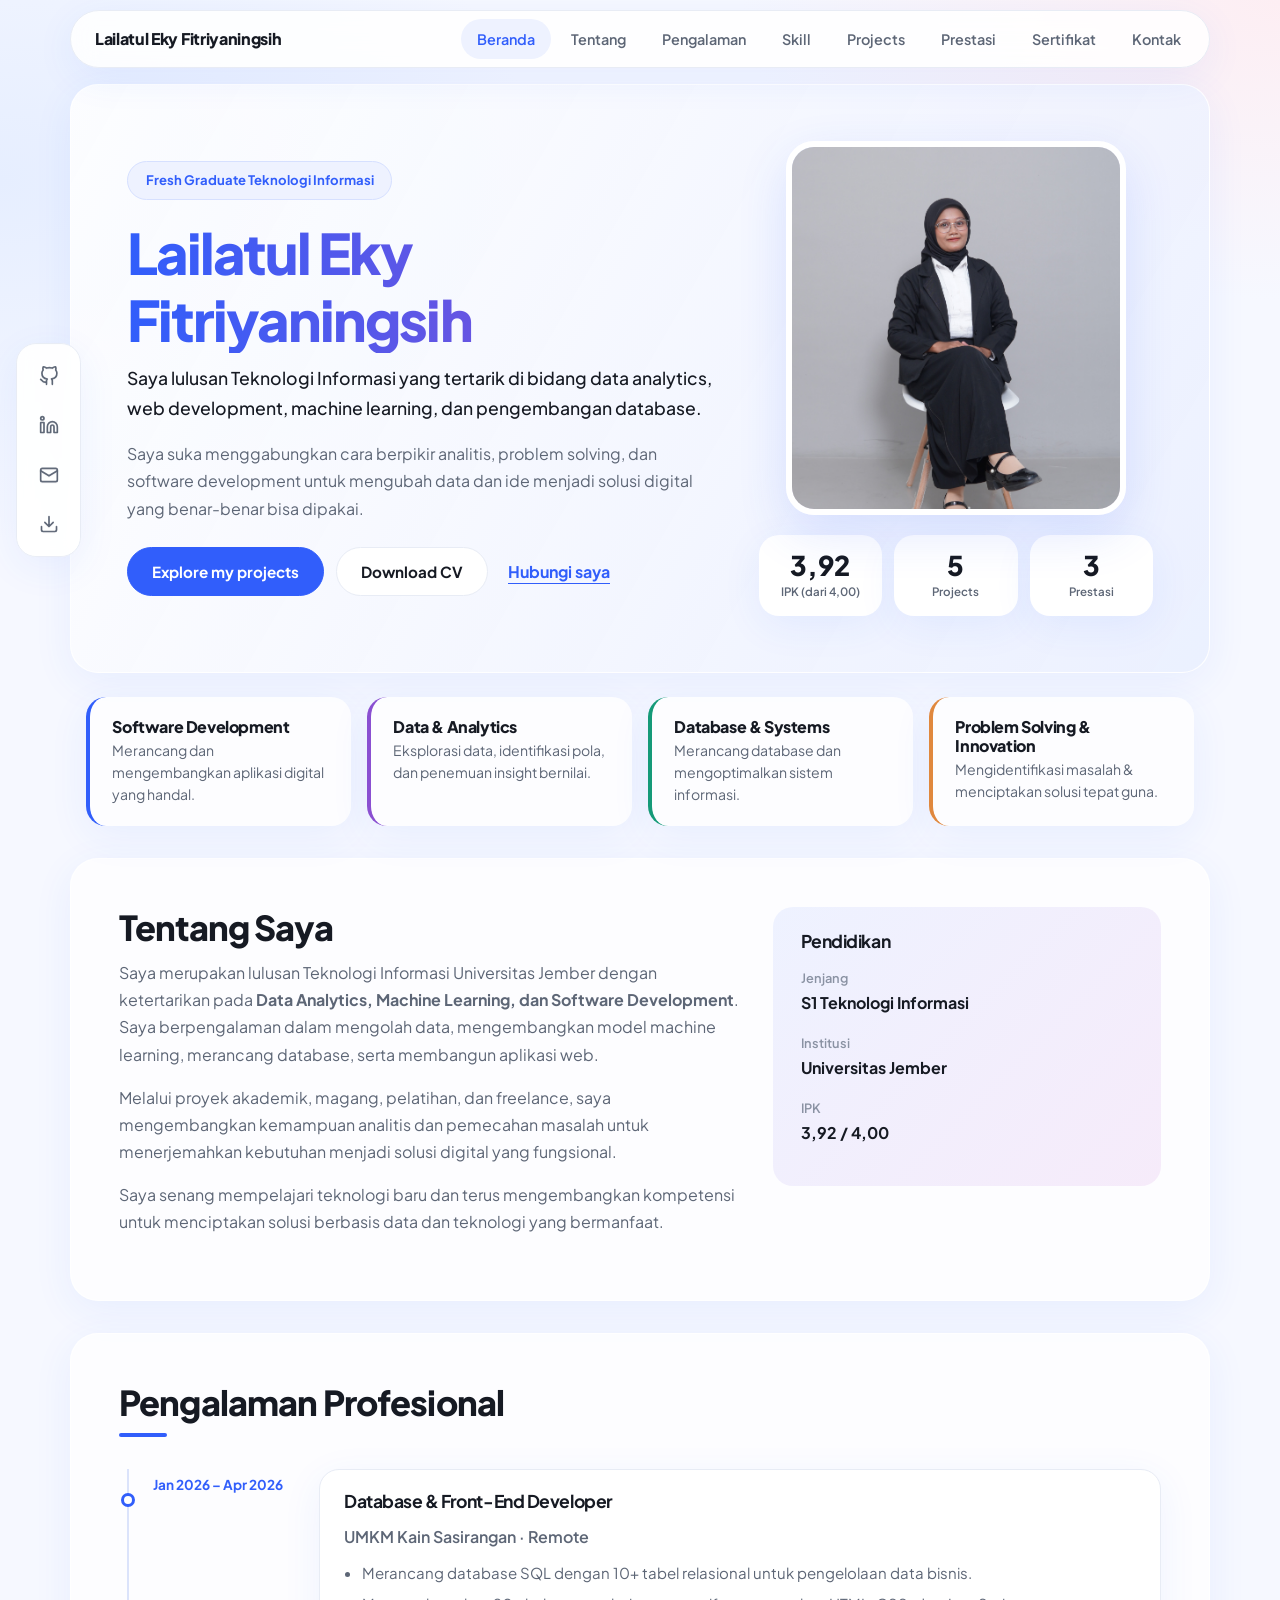
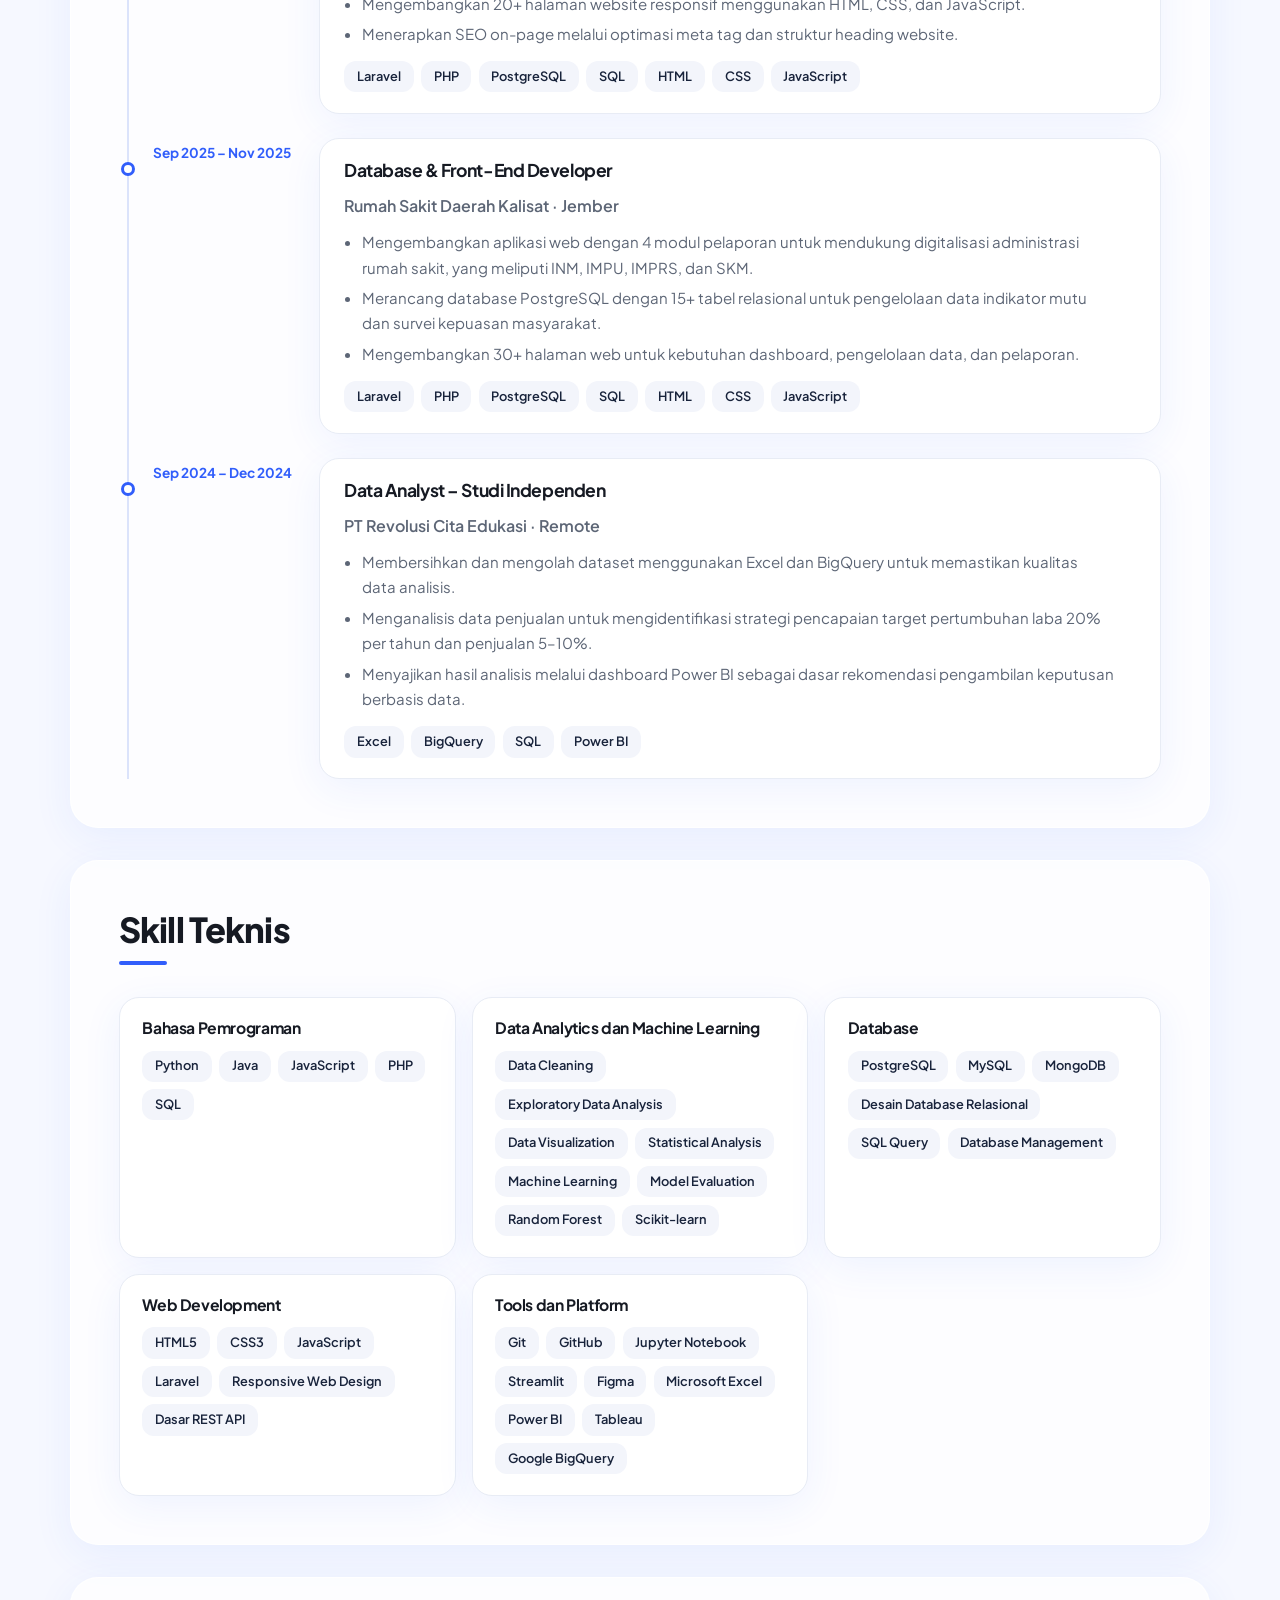
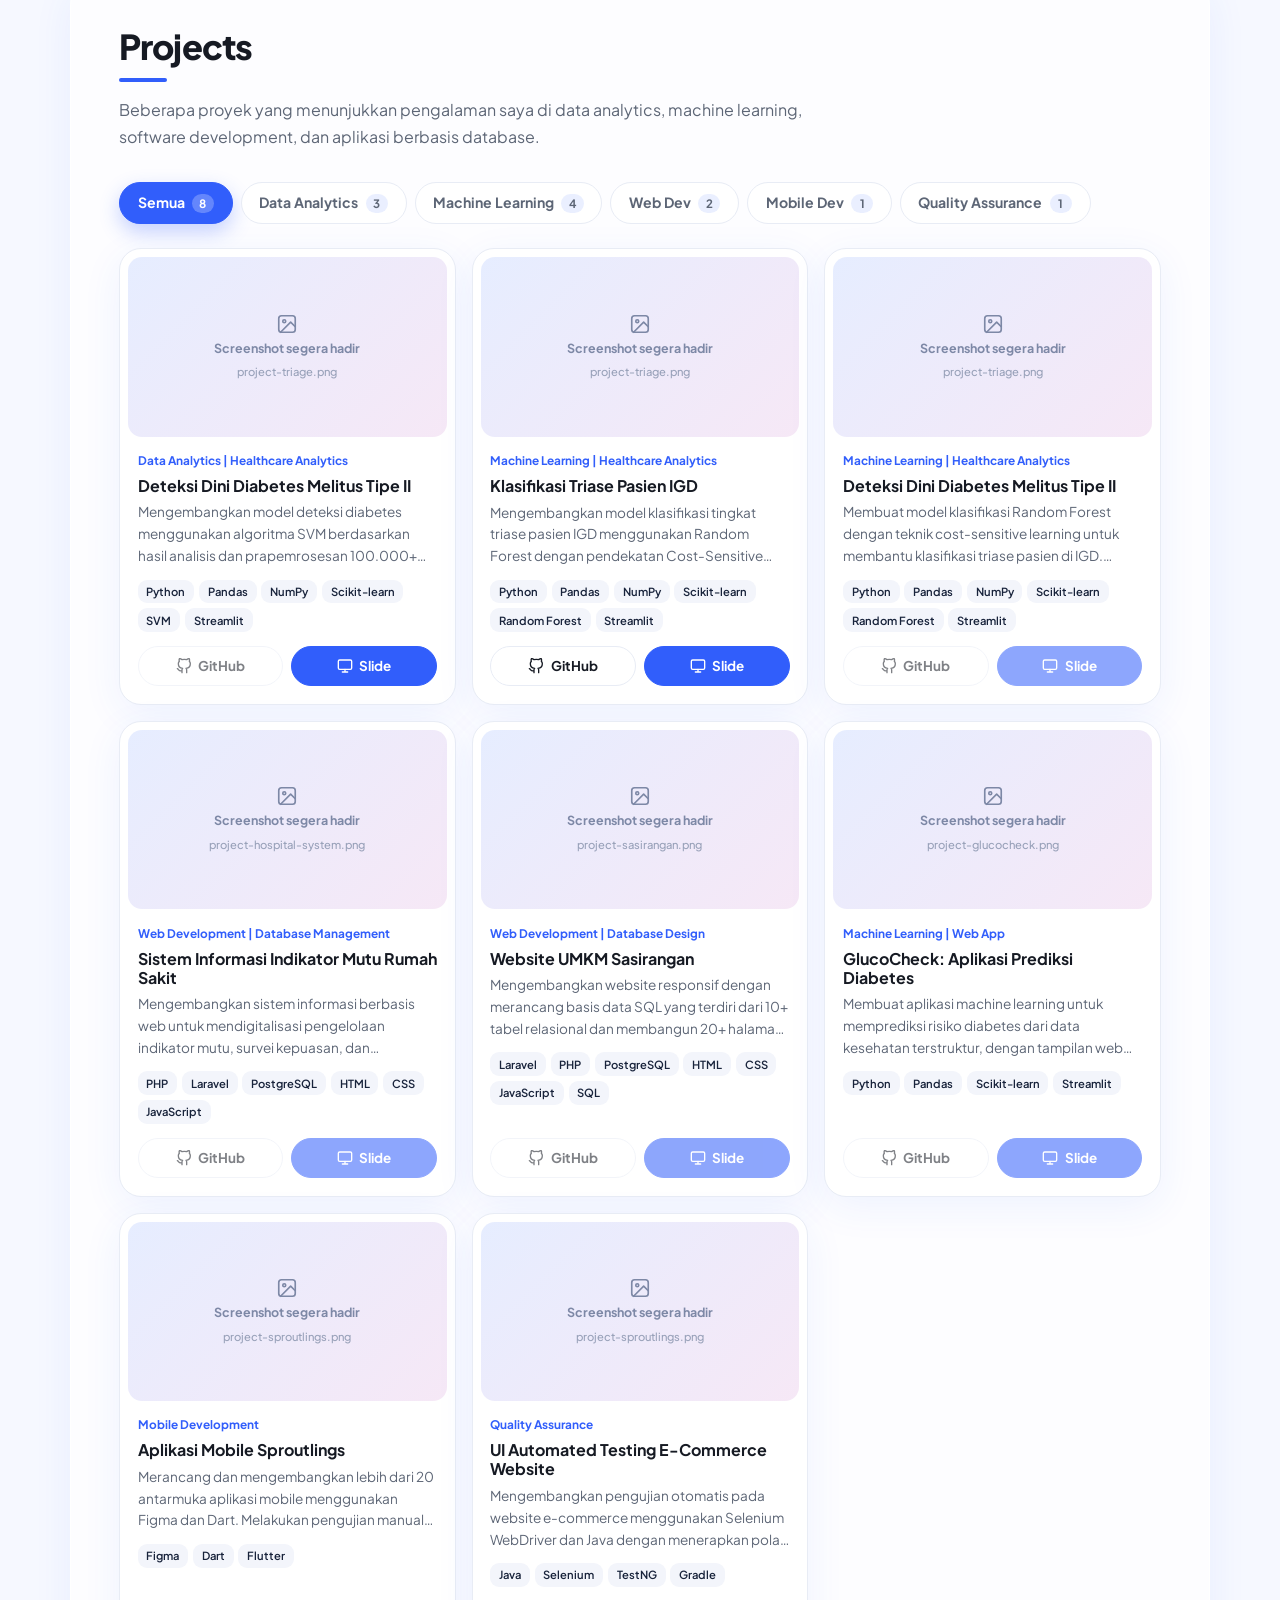
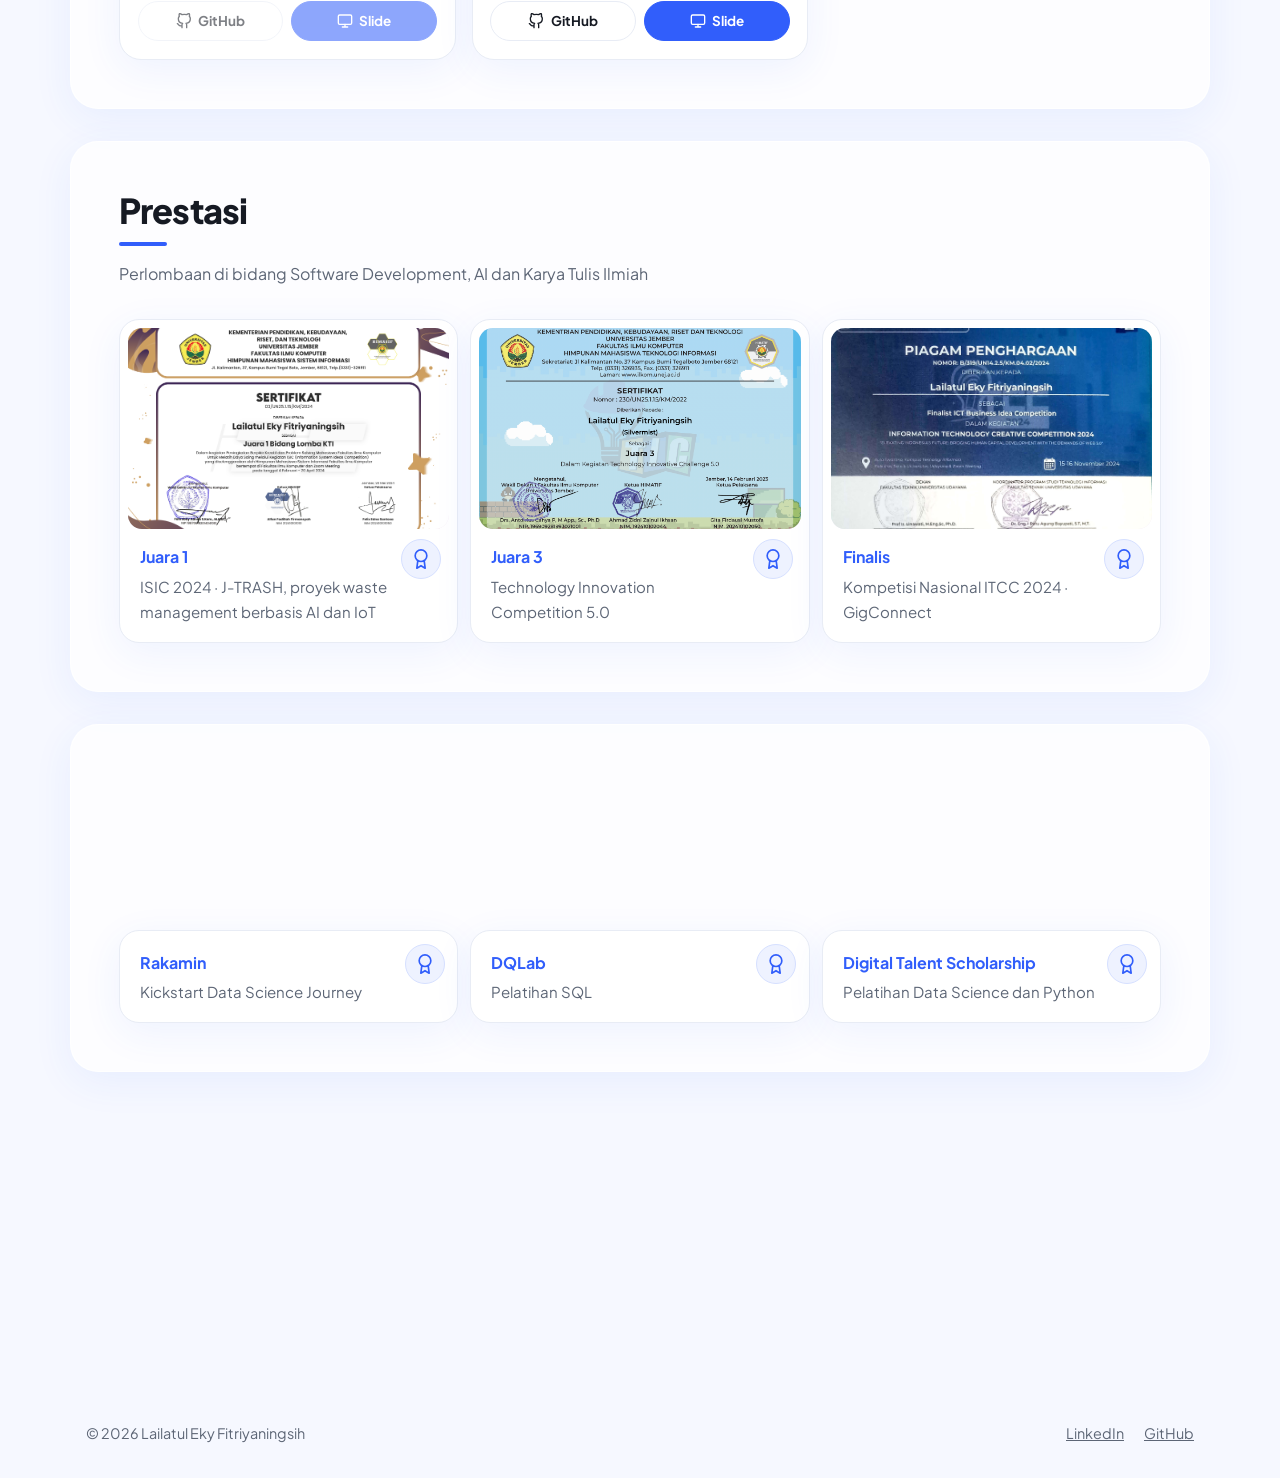
==== index.html @ 385fd90c "My portfolios" ====
<!DOCTYPE html>
<html lang="id">
<head>
<meta charset="UTF-8">
<meta name="viewport" content="width=device-width, initial-scale=1">
<title> Lailatul Eky Fitriyaningsih </title>
<meta name="description" content="Portofolio Lailatul Eky Fitriyaningsih, lulusan Teknologi Informasi yang berkarya di bidang analitik data, machine learning, basis data, dan pengembangan web.">
<link rel="preconnect" href="https://fonts.googleapis.com">
<link rel="preconnect" href="https://fonts.gstatic.com" crossorigin>
<link href="https://fonts.googleapis.com/css2?family=Plus+Jakarta+Sans:wght@400;500;600;700;800&display=swap" rel="stylesheet">
<link rel="stylesheet" href="style.css">
<script src="script.js" defer></script>
</head>
<body>
<a class="skip" href="#main">Langsung ke konten</a>

<aside class="social" aria-label="Tautan sosial">
  <a href="https://github.com/lailatulekyf" target="_blank" rel="noopener" aria-label="GitHub"><svg width="20" height="20" viewBox="0 0 24 24" fill="none" stroke="currentColor" stroke-width="2" stroke-linecap="round" stroke-linejoin="round" aria-hidden="true"><path d="M9 19c-5 1.5-5-2.5-7-3m14 6v-3.87a3.37 3.37 0 0 0-.94-2.61c3.14-.35 6.44-1.54 6.44-7A5.44 5.44 0 0 0 20 4.77 5.07 5.07 0 0 0 19.91 1S18.73.65 16 2.48a13.38 13.38 0 0 0-7 0C6.27.65 5.09 1 5.09 1A5.07 5.07 0 0 0 5 4.77a5.44 5.44 0 0 0-1.5 3.78c0 5.42 3.3 6.61 6.44 7A3.37 3.37 0 0 0 9 18.13V22"/></svg></a>
  <a href="https://www.linkedin.com/in/lailatulekyf" target="_blank" rel="noopener" aria-label="LinkedIn"><svg width="20" height="20" viewBox="0 0 24 24" fill="none" stroke="currentColor" stroke-width="2" stroke-linecap="round" stroke-linejoin="round" aria-hidden="true"><path d="M16 8a6 6 0 0 1 6 6v7h-4v-7a2 2 0 0 0-4 0v7h-4v-7a6 6 0 0 1 6-6zM2 9h4v12H2zM4 6a2 2 0 1 0 0-4 2 2 0 0 0 0 4z"/></svg></a>
  <a href="mailto:lailatulekyf@gmail.com" aria-label="Email"><svg width="20" height="20" viewBox="0 0 24 24" fill="none" stroke="currentColor" stroke-width="2" stroke-linecap="round" stroke-linejoin="round" aria-hidden="true"><rect x="2" y="4" width="20" height="16" rx="2"/><path d="m22 7-10 6L2 7"/></svg></a>
  <a href="assets/documents/resume.pdf" download aria-label="Download CV"><svg width="20" height="20" viewBox="0 0 24 24" fill="none" stroke="currentColor" stroke-width="2" stroke-linecap="round" stroke-linejoin="round" aria-hidden="true"><path d="M21 15v4a2 2 0 0 1-2 2H5a2 2 0 0 1-2-2v-4M7 10l5 5 5-5M12 15V3"/></svg></a>
</aside>

<header class="nav" id="top">
  <div class="container nav__inner">
    <a class="brand" href="#home">Lailatul Eky Fitriyaningsih</a>
    <button class="nav__toggle" aria-expanded="false" aria-controls="menu" aria-label="Buka menu"><span></span><span></span></button>
    <nav aria-label="Utama">
      <ul class="nav__list" id="menu">
        <li><a href="#home">Beranda</a></li>
        <li><a href="#about">Tentang</a></li>
        <li><a href="#experience">Pengalaman</a></li>
        <li><a href="#skills">Skill</a></li>
        <li><a href="#projects">Projects</a></li>
        <li><a href="#achievements">Prestasi</a></li>
        <li><a href="#achievements">Sertifikat</a></li>
        <li><a href="#contact">Kontak</a></li>
      </ul>
    </nav>
  </div>
</header>

<main id="main">
<section class="hero" id="home">
  <div class="container hero__grid">
    <div class="hero__text">
      <p class="pill">Fresh Graduate Teknologi Informasi</p>
      <h1>Lailatul Eky Fitriyaningsih</h1>
      <p class="lead"> Saya lulusan Teknologi Informasi yang tertarik di bidang data analytics, web development, machine learning, dan pengembangan database.</p>
      <p>Saya suka menggabungkan cara berpikir analitis, problem solving, dan software development untuk mengubah data dan ide menjadi solusi digital yang benar-benar bisa dipakai.</p>
      <div class="actions">
        <a class="btn btn--primary" href="#projects">Explore my projects</a>
        <a class="btn" href="assets/documents/resume.pdf" download> Download CV</a>
        <a class="link" href="#contact">Hubungi saya</a>
      </div>
    </div>
    <div class="hero__side">
      <figure class="portrait">
      <span class="portrait__ph" aria-hidden="true">Tambahkan assets/images/profile.jpg</span>
      <img src="profile.jpg" alt="Potret [NAMA ANDA]" width="500" height="520">
    </figure>
      <ul class="stats" aria-label="Fakta singkat">
        <li><strong>3,92</strong><span>IPK (dari 4,00)</span></li>
        <li><strong>5</strong><span>Projects</span></li>
        <li><strong>3</strong><span>Prestasi</span></li>
      </ul>
    </div>
  </div>
</section>

<section class="highlights" aria-label="Sorotan Profesional">
  <div class="container highlights__grid">
    <div>
      <h2>Software Development</h2>
      <p>Merancang dan mengembangkan aplikasi digital yang handal.</p>
    </div>
    <div>
      <h2>Data &amp; Analytics</h2>
      <p>Eksplorasi data, identifikasi pola, dan penemuan insight bernilai.</p>
    </div>
    <div>
      <h2>Database &amp; Systems</h2>
      <p>Merancang database dan mengoptimalkan sistem informasi.</p>
    </div>
    <div>
      <h2>Problem Solving &amp; Innovation</h2>
      <p>Mengidentifikasi masalah & menciptakan solusi tepat guna.</p>
    </div>
  </div>
</section>

<section class="section section--alt" id="about">
  <div class="container about">
<div>
  <h2>Tentang Saya</h2>

  <p>
    Saya merupakan lulusan Teknologi Informasi Universitas Jember
    dengan ketertarikan pada <strong>Data Analytics, Machine Learning,
    dan Software Development</strong>. Saya berpengalaman dalam mengolah
    data, mengembangkan model machine learning, merancang database,
    serta membangun aplikasi web.
  </p>

  <p>
    Melalui proyek akademik, magang, pelatihan, dan freelance, saya
    mengembangkan kemampuan analitis dan pemecahan masalah untuk
    menerjemahkan kebutuhan menjadi solusi digital yang fungsional.
  </p>

  <p>
    Saya senang mempelajari teknologi baru dan terus mengembangkan
    kompetensi untuk menciptakan solusi berbasis data dan teknologi
    yang bermanfaat.
  </p>
</div>
    <aside class="edu" aria-labelledby="edu-h">
      <h3 id="edu-h">Pendidikan</h3>
      <dl>
        <dt>Jenjang</dt><dd>S1 Teknologi Informasi</dd>
        <dt>Institusi</dt><dd>Universitas Jember</dd>
        <dt>IPK</dt><dd>3,92 / 4,00</dd>
      </dl>
    </aside>
  </div>
</section>

<section class="section" id="experience">
  <div class="container">
    <div class="section__head"><h2>Pengalaman Profesional</h2></div>
    <ol class="timeline">
      <li class="job">
        <p class="job__date">Jan 2026 – Apr 2026</p>
        <div>
          <h3>Database &amp; Front-End Developer</h3>
          <p class="job__org">UMKM Kain Sasirangan · Remote</p>
          <ul>
            <li>Merancang database SQL dengan 10+ tabel relasional untuk pengelolaan data bisnis.</li>
            <li>Mengembangkan 20+ halaman website responsif menggunakan HTML, CSS, dan JavaScript.</li>
            <li>Menerapkan SEO on-page melalui optimasi meta tag dan struktur heading website.</li>
          </ul>
          <ul class="tags"><li>Laravel</li><li>PHP</li><li>PostgreSQL</li><li>SQL</li><li>HTML</li><li>CSS</li><li>JavaScript</li></ul>
        </div>
      </li>

      <li class="job">
        <p class="job__date">Sep 2025 – Nov 2025</p>
        <div>
          <h3>Database &amp; Front-End Developer</h3>
          <p class="job__org">Rumah Sakit Daerah Kalisat · Jember</p>
          <ul>
            <li>Mengembangkan aplikasi web dengan 4 modul pelaporan untuk mendukung digitalisasi administrasi rumah sakit, yang meliputi INM, IMPU, IMPRS, dan SKM.</li>
            <li>Merancang database PostgreSQL dengan 15+ tabel relasional untuk pengelolaan data indikator mutu dan survei kepuasan masyarakat.</li>
            <li>Mengembangkan 30+ halaman web untuk kebutuhan dashboard, pengelolaan data, dan pelaporan.</li>
          </ul>
          <ul class="tags"><li>Laravel</li><li>PHP</li><li>PostgreSQL</li><li>SQL</li><li>HTML</li><li>CSS</li><li>JavaScript</li></ul>
        </div>
      </li>

      <li class="job">
        <p class="job__date">Sep 2024 – Dec 2024</p>
        <div>
          <h3>Data Analyst – Studi Independen</h3>
          <p class="job__org">PT Revolusi Cita Edukasi · Remote</p>
          <ul>
            <li>Membersihkan dan mengolah dataset menggunakan Excel dan BigQuery untuk memastikan kualitas data analisis.</li>
            <li>Menganalisis data penjualan untuk mengidentifikasi strategi pencapaian target pertumbuhan laba 20% per tahun dan penjualan 5–10%.</li>
            <li>Menyajikan hasil analisis melalui dashboard Power BI sebagai dasar rekomendasi pengambilan keputusan berbasis data.</li>
          </ul>
          <ul class="tags"><li>Excel</li><li>BigQuery</li><li>SQL</li><li>Power BI</li></ul>
        </div>
      </li>
    </ol>
  </div>
</section>

<section class="section section--alt" id="skills">
  <div class="container">
    <div class="section__head"><h2>Skill Teknis</h2></div>
    <div class="skills">
      <div><h3>Bahasa Pemrograman</h3><ul class="tags"><li>Python</li><li>Java</li><li>JavaScript</li><li>PHP</li><li>SQL</li></ul></div>
      <div><h3>Data Analytics dan Machine Learning</h3><ul class="tags"><li>Data Cleaning</li><li>Exploratory Data Analysis</li><li>Data Visualization</li><li>Statistical Analysis</li><li>Machine Learning</li><li>Model Evaluation</li><li>Random Forest</li><li>Scikit-learn</li></ul></div>
      <div><h3>Database</h3><ul class="tags"><li>PostgreSQL</li><li>MySQL</li><li>MongoDB</li><li>Desain Database Relasional</li><li>SQL Query</li><li>Database Management</li></ul></div>
      <div><h3>Web Development</h3><ul class="tags"><li>HTML5</li><li>CSS3</li><li>JavaScript</li><li>Laravel</li><li>Responsive Web Design</li><li>Dasar REST API</li></ul></div>
      <div><h3>Tools dan Platform</h3><ul class="tags"><li>Git</li><li>GitHub</li><li>Jupyter Notebook</li><li>Streamlit</li><li>Figma</li><li>Microsoft Excel</li><li>Power BI</li><li>Tableau</li><li>Google BigQuery</li></ul></div>
    </div>
  </div>
</section>

<section class="section" id="projects">
  <div class="container">
    <div class="section__head">
      <h2>Projects</h2>
      <p>Beberapa proyek yang menunjukkan pengalaman saya di data analytics, machine learning, software development, dan aplikasi berbasis database.</p>
    </div>
    <div class="filters" role="group" aria-label="Filter proyek berdasarkan kategori">
      <button class="chip is-active" type="button" data-filter="all" aria-pressed="true">Semua <span class="chip__n"></span></button>
      <button class="chip" type="button" data-filter="analytics" aria-pressed="false">Data Analytics <span class="chip__n"></span></button>
      <button class="chip" type="button" data-filter="ml" aria-pressed="false">Machine Learning <span class="chip__n"></span></button>
      <button class="chip" type="button" data-filter="web" aria-pressed="false">Web Dev <span class="chip__n"></span></button>
      <button class="chip" type="button" data-filter="mobile" aria-pressed="false">Mobile Dev <span class="chip__n"></span></button>
      <button class="chip" type="button" data-filter="qa" aria-pressed="false">Quality Assurance <span class="chip__n"></span></button>
    </div>
    <p class="empty" id="projects-empty" hidden>Belum ada proyek di kategori ini.</p>
    <!-- Kartu yang dapat digunakan ulang: salin <article class="project">. data-cat berisi kunci yang dipisahkan spasi: analytics ml web mobile qa -->
    <div class="projects" id="project-grid">
            <article class="project" data-cat="analytics ml">
        <div class="project__img"><span class="project__ph" aria-hidden="true"><svg width="28" height="28" viewBox="0 0 24 24" fill="none" stroke="currentColor" stroke-width="1.8" stroke-linecap="round" stroke-linejoin="round"><rect x="3" y="3" width="18" height="18" rx="3"/><circle cx="9" cy="9" r="1.6"/><path d="m21 15-5-5L5 21"/></svg>Screenshot segera hadir<small>project-triage.png</small></span><img src="assets/images/project-triage.png" alt="Screenshot aplikasi klasifikasi triase" width="640" height="400" loading="lazy"></div>
        <div class="project__body">
          <p class="project__cat">Data Analytics | Healthcare Analytics</p>
          <h3><button class="project__open" type="button" aria-haspopup="dialog">Deteksi Dini Diabetes Melitus Tipe II</button></h3>
          <p>Mengembangkan model deteksi diabetes menggunakan algoritma SVM berdasarkan hasil analisis dan prapemrosesan 100.000+ data pasien. Melakukan Exploratory Data Analysis (EDA) serta mengintegrasikan model ke dalam aplikasi web berbasis Python.</p>
          <ul class="tags"><li>Python</li><li>Pandas</li><li>NumPy</li><li>Scikit-learn</li><li>SVM</li><li>Streamlit</li></ul>
          <div class="project__links">
            <a class="btn-sm" href="https://github.com/YOUR-USERNAME/triage-classification" target="_blank" rel="noopener" aria-label="Klasifikasi Triase Pasien IGD: repositori GitHub"><svg width="16" height="16" viewBox="0 0 24 24" fill="none" stroke="currentColor" stroke-width="2" stroke-linecap="round" stroke-linejoin="round" aria-hidden="true"><path d="M9 19c-5 1.5-5-2.5-7-3m14 6v-3.87a3.37 3.37 0 0 0-.94-2.61c3.14-.35 6.44-1.54 6.44-7A5.44 5.44 0 0 0 20 4.77 5.07 5.07 0 0 0 19.91 1S18.73.65 16 2.48a13.38 13.38 0 0 0-7 0C6.27.65 5.09 1 5.09 1A5.07 5.07 0 0 0 5 4.77a5.44 5.44 0 0 0-1.5 3.78c0 5.42 3.3 6.61 6.44 7A3.37 3.37 0 0 0 9 18.13V22"/></svg>GitHub</a>
            <a class="btn-sm btn-sm--solid" href="https://canva.link/s8n3zbr4lkr3htg" target="_blank" rel="noopener" aria-label="Klasifikasi Triase Pasien IGD: slide presentasi"><svg width="16" height="16" viewBox="0 0 24 24" fill="none" stroke="currentColor" stroke-width="2" stroke-linecap="round" stroke-linejoin="round" aria-hidden="true"><rect x="2" y="3" width="20" height="14" rx="2"/><path d="M8 21h8M12 17v4"/></svg>Slide</a>
          </div>
        </div>
      </article>
      <article class="project" data-cat="analytics ml">
        <div class="project__img"><span class="project__ph" aria-hidden="true"><svg width="28" height="28" viewBox="0 0 24 24" fill="none" stroke="currentColor" stroke-width="1.8" stroke-linecap="round" stroke-linejoin="round"><rect x="3" y="3" width="18" height="18" rx="3"/><circle cx="9" cy="9" r="1.6"/><path d="m21 15-5-5L5 21"/></svg>Screenshot segera hadir<small>project-triage.png</small></span><img src="assets/images/project-triage.png" alt="Screenshot aplikasi klasifikasi triase" width="640" height="400" loading="lazy"></div>
        <div class="project__body">
          <p class="project__cat">Machine Learning | Healthcare Analytics</p>
          <h3><button class="project__open" type="button" aria-haspopup="dialog">Klasifikasi Triase Pasien IGD</button></h3>
          <p>Mengembangkan model klasifikasi tingkat triase pasien IGD menggunakan Random Forest dengan pendekatan Cost-Sensitive Learning. Mengolah 11.000 data rekam medis pasien untuk mengoptimalkan klasifikasi tingkat kegawatan dan mengimplementasikan model ke dalam aplikasi web interaktif menggunakan Streamlit.</p>
          <ul class="tags"><li>Python</li><li>Pandas</li><li>NumPy</li><li>Scikit-learn</li><li>Random Forest</li><li>Streamlit</li></ul>
          <div class="project__links">
            <a class="btn-sm" href="https://github.com/lailatulekyf/triage-classification" target="_blank" rel="noopener" aria-label="Klasifikasi Triase Pasien IGD: repositori GitHub"><svg width="16" height="16" viewBox="0 0 24 24" fill="none" stroke="currentColor" stroke-width="2" stroke-linecap="round" stroke-linejoin="round" aria-hidden="true"><path d="M9 19c-5 1.5-5-2.5-7-3m14 6v-3.87a3.37 3.37 0 0 0-.94-2.61c3.14-.35 6.44-1.54 6.44-7A5.44 5.44 0 0 0 20 4.77 5.07 5.07 0 0 0 19.91 1S18.73.65 16 2.48a13.38 13.38 0 0 0-7 0C6.27.65 5.09 1 5.09 1A5.07 5.07 0 0 0 5 4.77a5.44 5.44 0 0 0-1.5 3.78c0 5.42 3.3 6.61 6.44 7A3.37 3.37 0 0 0 9 18.13V22"/></svg>GitHub</a>
            <a class="btn-sm btn-sm--solid" href="https://canva.link/aqr3pqwv8mmnw7s" target="_blank" rel="noopener" aria-label="Klasifikasi Triase Pasien IGD: slide presentasi"><svg width="16" height="16" viewBox="0 0 24 24" fill="none" stroke="currentColor" stroke-width="2" stroke-linecap="round" stroke-linejoin="round" aria-hidden="true"><rect x="2" y="3" width="20" height="14" rx="2"/><path d="M8 21h8M12 17v4"/></svg>Slide</a>
          </div>
        </div>
      </article>
      <article class="project" data-cat="analytics ml">
        <div class="project__img"><span class="project__ph" aria-hidden="true"><svg width="28" height="28" viewBox="0 0 24 24" fill="none" stroke="currentColor" stroke-width="1.8" stroke-linecap="round" stroke-linejoin="round"><rect x="3" y="3" width="18" height="18" rx="3"/><circle cx="9" cy="9" r="1.6"/><path d="m21 15-5-5L5 21"/></svg>Screenshot segera hadir<small>project-triage.png</small></span><img src="assets/images/project-triage.png" alt="Screenshot aplikasi klasifikasi triase" width="640" height="400" loading="lazy"></div>
        <div class="project__body">
          <p class="project__cat">Machine Learning | Healthcare Analytics</p>
          <h3><button class="project__open" type="button" aria-haspopup="dialog">Deteksi Dini Diabetes Melitus Tipe II</button></h3>
          <p>Membuat model klasifikasi Random Forest dengan teknik cost-sensitive learning untuk membantu klasifikasi triase pasien di IGD. Proyek ini fokus menangani class imbalance dan mengurangi kesalahan triase yang berdampak serius secara klinis.</p>
          <ul class="tags"><li>Python</li><li>Pandas</li><li>NumPy</li><li>Scikit-learn</li><li>Random Forest</li><li>Streamlit</li></ul>
          <div class="project__links">
            <a class="btn-sm" href="https://github.com/YOUR-USERNAME/triage-classification" target="_blank" rel="noopener" aria-label="Klasifikasi Triase Pasien IGD: repositori GitHub"><svg width="16" height="16" viewBox="0 0 24 24" fill="none" stroke="currentColor" stroke-width="2" stroke-linecap="round" stroke-linejoin="round" aria-hidden="true"><path d="M9 19c-5 1.5-5-2.5-7-3m14 6v-3.87a3.37 3.37 0 0 0-.94-2.61c3.14-.35 6.44-1.54 6.44-7A5.44 5.44 0 0 0 20 4.77 5.07 5.07 0 0 0 19.91 1S18.73.65 16 2.48a13.38 13.38 0 0 0-7 0C6.27.65 5.09 1 5.09 1A5.07 5.07 0 0 0 5 4.77a5.44 5.44 0 0 0-1.5 3.78c0 5.42 3.3 6.61 6.44 7A3.37 3.37 0 0 0 9 18.13V22"/></svg>GitHub</a>
            <a class="btn-sm btn-sm--solid" href="https://docs.google.com/presentation/d/YOUR-SLIDES-ID-triage-classification" target="_blank" rel="noopener" aria-label="Klasifikasi Triase Pasien IGD: slide presentasi"><svg width="16" height="16" viewBox="0 0 24 24" fill="none" stroke="currentColor" stroke-width="2" stroke-linecap="round" stroke-linejoin="round" aria-hidden="true"><rect x="2" y="3" width="20" height="14" rx="2"/><path d="M8 21h8M12 17v4"/></svg>Slide</a>
          </div>
        </div>
      </article>
<article class="project" data-cat="web">
        <div class="project__img"><span class="project__ph" aria-hidden="true"><svg width="28" height="28" viewBox="0 0 24 24" fill="none" stroke="currentColor" stroke-width="1.8" stroke-linecap="round" stroke-linejoin="round"><rect x="3" y="3" width="18" height="18" rx="3"/><circle cx="9" cy="9" r="1.6"/><path d="m21 15-5-5L5 21"/></svg>Screenshot segera hadir<small>project-hospital-system.png</small></span><img src="assets/images/project-hospital-system.png" alt="Screenshot dasbor indikator mutu rumah sakit" width="640" height="400" loading="lazy"></div>
        <div class="project__body">
          <p class="project__cat">Web Development | Database Management</p>
          <h3><button class="project__open" type="button" aria-haspopup="dialog">Sistem Informasi Indikator Mutu Rumah Sakit</button></h3>
          <p>Mengembangkan sistem informasi berbasis web untuk mendigitalisasi pengelolaan indikator mutu, survei kepuasan, dan pelaporan rumah sakit. Merancang 15+ tabel database relasional, mengembangkan 30+ halaman web, serta mengimplementasikan fitur CRUD, dashboard, dan pelaporan menggunakan PHP dan PostgreSQL.</p>
          <ul class="tags"><li>PHP</li><li>Laravel</li><li>PostgreSQL</li><li>HTML</li><li>CSS</li><li>JavaScript</li></ul>
          <div class="project__links">
            <a class="btn-sm" href="https://github.com/YOUR-USERNAME/hospital-quality-indicator" target="_blank" rel="noopener" aria-label="Sistem Informasi Indikator Mutu Rumah Sakit: repositori GitHub"><svg width="16" height="16" viewBox="0 0 24 24" fill="none" stroke="currentColor" stroke-width="2" stroke-linecap="round" stroke-linejoin="round" aria-hidden="true"><path d="M9 19c-5 1.5-5-2.5-7-3m14 6v-3.87a3.37 3.37 0 0 0-.94-2.61c3.14-.35 6.44-1.54 6.44-7A5.44 5.44 0 0 0 20 4.77 5.07 5.07 0 0 0 19.91 1S18.73.65 16 2.48a13.38 13.38 0 0 0-7 0C6.27.65 5.09 1 5.09 1A5.07 5.07 0 0 0 5 4.77a5.44 5.44 0 0 0-1.5 3.78c0 5.42 3.3 6.61 6.44 7A3.37 3.37 0 0 0 9 18.13V22"/></svg>GitHub</a>
            <a class="btn-sm btn-sm--solid" href="https://docs.google.com/presentation/d/YOUR-SLIDES-ID-hospital-quality-indicator" target="_blank" rel="noopener" aria-label="Sistem Informasi Indikator Mutu Rumah Sakit: slide presentasi"><svg width="16" height="16" viewBox="0 0 24 24" fill="none" stroke="currentColor" stroke-width="2" stroke-linecap="round" stroke-linejoin="round" aria-hidden="true"><rect x="2" y="3" width="20" height="14" rx="2"/><path d="M8 21h8M12 17v4"/></svg>Slide</a>
          </div>
        </div>
      </article>
<article class="project" data-cat="web">
        <div class="project__img"><span class="project__ph" aria-hidden="true"><svg width="28" height="28" viewBox="0 0 24 24" fill="none" stroke="currentColor" stroke-width="1.8" stroke-linecap="round" stroke-linejoin="round"><rect x="3" y="3" width="18" height="18" rx="3"/><circle cx="9" cy="9" r="1.6"/><path d="m21 15-5-5L5 21"/></svg>Screenshot segera hadir<small>project-sasirangan.png</small></span><img src="assets/images/project-sasirangan.png" alt="Screenshot website bisnis Sasirangan" width="640" height="400" loading="lazy"></div>
        <div class="project__body">
          <p class="project__cat">Web Development | Database Design</p>
          <h3><button class="project__open" type="button" aria-haspopup="dialog">Website UMKM Sasirangan</button></h3>
          <p>Mengembangkan website responsif dengan merancang basis data SQL yang terdiri dari 10+ tabel relasional dan membangun 20+ halaman web menggunakan HTML, CSS, dan JavaScript. Menerapkan optimasi SEO on-page untuk meningkatkan visibilitas website pada mesin pencari.</p>
          <ul class="tags"><li>Laravel</li><li>PHP</li><li>PostgreSQL</li><li>HTML</li><li>CSS</li><li>JavaScript</li><li>SQL</li></ul>
          <div class="project__links">
            <a class="btn-sm" href="https://github.com/YOUR-USERNAME/sasirangan-website" target="_blank" rel="noopener" aria-label="Website dan Sistem Database UMKM Sasirangan: repositori GitHub"><svg width="16" height="16" viewBox="0 0 24 24" fill="none" stroke="currentColor" stroke-width="2" stroke-linecap="round" stroke-linejoin="round" aria-hidden="true"><path d="M9 19c-5 1.5-5-2.5-7-3m14 6v-3.87a3.37 3.37 0 0 0-.94-2.61c3.14-.35 6.44-1.54 6.44-7A5.44 5.44 0 0 0 20 4.77 5.07 5.07 0 0 0 19.91 1S18.73.65 16 2.48a13.38 13.38 0 0 0-7 0C6.27.65 5.09 1 5.09 1A5.07 5.07 0 0 0 5 4.77a5.44 5.44 0 0 0-1.5 3.78c0 5.42 3.3 6.61 6.44 7A3.37 3.37 0 0 0 9 18.13V22"/></svg>GitHub</a>
            <a class="btn-sm btn-sm--solid" href="https://docs.google.com/presentation/d/YOUR-SLIDES-ID-sasirangan-website" target="_blank" rel="noopener" aria-label="Website dan Sistem Database UMKM Sasirangan: slide presentasi"><svg width="16" height="16" viewBox="0 0 24 24" fill="none" stroke="currentColor" stroke-width="2" stroke-linecap="round" stroke-linejoin="round" aria-hidden="true"><rect x="2" y="3" width="20" height="14" rx="2"/><path d="M8 21h8M12 17v4"/></svg>Slide</a>
          </div>
        </div>
      </article>
<article class="project" data-cat="ml">
        <div class="project__img"><span class="project__ph" aria-hidden="true"><svg width="28" height="28" viewBox="0 0 24 24" fill="none" stroke="currentColor" stroke-width="1.8" stroke-linecap="round" stroke-linejoin="round"><rect x="3" y="3" width="18" height="18" rx="3"/><circle cx="9" cy="9" r="1.6"/><path d="m21 15-5-5L5 21"/></svg>Screenshot segera hadir<small>project-glucocheck.png</small></span><img src="assets/images/project-glucocheck.png" alt="Screenshot aplikasi GlucoCheck" width="640" height="400" loading="lazy"></div>
        <div class="project__body">
          <p class="project__cat">Machine Learning | Web App</p>
          <h3><button class="project__open" type="button" aria-haspopup="dialog">GlucoCheck: Aplikasi Prediksi Diabetes</button></h3>
          <p>Membuat aplikasi machine learning untuk memprediksi risiko diabetes dari data kesehatan terstruktur, dengan tampilan web yang interaktif.</p>
          <ul class="tags"><li>Python</li><li>Pandas</li><li>Scikit-learn</li><li>Streamlit</li></ul>
          <div class="project__links">
            <a class="btn-sm" href="https://github.com/YOUR-USERNAME/glucocheck" target="_blank" rel="noopener" aria-label="GlucoCheck: Aplikasi Prediksi Diabetes: repositori GitHub"><svg width="16" height="16" viewBox="0 0 24 24" fill="none" stroke="currentColor" stroke-width="2" stroke-linecap="round" stroke-linejoin="round" aria-hidden="true"><path d="M9 19c-5 1.5-5-2.5-7-3m14 6v-3.87a3.37 3.37 0 0 0-.94-2.61c3.14-.35 6.44-1.54 6.44-7A5.44 5.44 0 0 0 20 4.77 5.07 5.07 0 0 0 19.91 1S18.73.65 16 2.48a13.38 13.38 0 0 0-7 0C6.27.65 5.09 1 5.09 1A5.07 5.07 0 0 0 5 4.77a5.44 5.44 0 0 0-1.5 3.78c0 5.42 3.3 6.61 6.44 7A3.37 3.37 0 0 0 9 18.13V22"/></svg>GitHub</a>
            <a class="btn-sm btn-sm--solid" href="https://docs.google.com/presentation/d/YOUR-SLIDES-ID-glucocheck" target="_blank" rel="noopener" aria-label="GlucoCheck: Aplikasi Prediksi Diabetes: slide presentasi"><svg width="16" height="16" viewBox="0 0 24 24" fill="none" stroke="currentColor" stroke-width="2" stroke-linecap="round" stroke-linejoin="round" aria-hidden="true"><rect x="2" y="3" width="20" height="14" rx="2"/><path d="M8 21h8M12 17v4"/></svg>Slide</a>
          </div>
        </div>
      </article>
      <article class="project" data-cat="mobile">
        <div class="project__img"><span class="project__ph" aria-hidden="true"><svg width="28" height="28" viewBox="0 0 24 24" fill="none" stroke="currentColor" stroke-width="1.8" stroke-linecap="round" stroke-linejoin="round"><rect x="3" y="3" width="18" height="18" rx="3"/><circle cx="9" cy="9" r="1.6"/><path d="m21 15-5-5L5 21"/></svg>Screenshot segera hadir<small>project-sproutlings.png</small></span><img src="assets/images/project-sproutlings.png" alt="Mockup aplikasi mobile Sproutlings" width="640" height="400" loading="lazy"></div>
        <div class="project__body">
          <p class="project__cat">Mobile Development</p>
          <h3><button class="project__open" type="button" aria-haspopup="dialog">Aplikasi Mobile Sproutlings</button></h3>
          <p>Merancang dan mengembangkan lebih dari 20 antarmuka aplikasi mobile menggunakan Figma dan Dart. Melakukan pengujian manual untuk memvalidasi fungsionalitas fitur dan kesesuaian implementasi antarmuka.</p>
          <ul class="tags"><li>Figma</li><li>Dart</li><li>Flutter</li></ul>
          <div class="project__links">
            <a class="btn-sm" href="https://github.com/YOUR-USERNAME/sproutlings" target="_blank" rel="noopener" aria-label="Aplikasi Mobile Sproutlings: repositori GitHub"><svg width="16" height="16" viewBox="0 0 24 24" fill="none" stroke="currentColor" stroke-width="2" stroke-linecap="round" stroke-linejoin="round" aria-hidden="true"><path d="M9 19c-5 1.5-5-2.5-7-3m14 6v-3.87a3.37 3.37 0 0 0-.94-2.61c3.14-.35 6.44-1.54 6.44-7A5.44 5.44 0 0 0 20 4.77 5.07 5.07 0 0 0 19.91 1S18.73.65 16 2.48a13.38 13.38 0 0 0-7 0C6.27.65 5.09 1 5.09 1A5.07 5.07 0 0 0 5 4.77a5.44 5.44 0 0 0-1.5 3.78c0 5.42 3.3 6.61 6.44 7A3.37 3.37 0 0 0 9 18.13V22"/></svg>GitHub</a>
            <a class="btn-sm btn-sm--solid" href="https://docs.google.com/presentation/d/YOUR-SLIDES-ID-sproutlings" target="_blank" rel="noopener" aria-label="Aplikasi Mobile Sproutlings: slide presentasi"><svg width="16" height="16" viewBox="0 0 24 24" fill="none" stroke="currentColor" stroke-width="2" stroke-linecap="round" stroke-linejoin="round" aria-hidden="true"><rect x="2" y="3" width="20" height="14" rx="2"/><path d="M8 21h8M12 17v4"/></svg>Slide</a>
          </div>
        </div>
      </article>
      <article class="project" data-cat="qa">
        <div class="project__img"><span class="project__ph" aria-hidden="true"><svg width="28" height="28" viewBox="0 0 24 24" fill="none" stroke="currentColor" stroke-width="1.8" stroke-linecap="round" stroke-linejoin="round"><rect x="3" y="3" width="18" height="18" rx="3"/><circle cx="9" cy="9" r="1.6"/><path d="m21 15-5-5L5 21"/></svg>Screenshot segera hadir<small>project-sproutlings.png</small></span><img src="assets/images/project-sproutlings.png" alt="Mockup aplikasi mobile Sproutlings" width="640" height="400" loading="lazy"></div>
        <div class="project__body">
          <p class="project__cat">Quality Assurance </p>
          <h3><button class="project__open" type="button" aria-haspopup="dialog">UI Automated Testing E-Commerce Website</button></h3>
          <p>Mengembangkan pengujian otomatis pada website e-commerce menggunakan Selenium WebDriver dan Java dengan menerapkan pola desain Page Object Model (POM). Menyusun dan mengimplementasikan 13 skenario pengujian otomatis menggunakan TestNG untuk memvalidasi fungsionalitas dan alur interaksi pengguna website.</p>
          <ul class="tags"><li>Java</li><li>Selenium</li><li>TestNG</li><li>Gradle</li>
          </ul>
          <div class="project__links">
            <a class="btn-sm" href="https://github.com/lailatulekyf/Automation-Testing-Learn" target="_blank" rel="noopener" aria-label="Aplikasi Mobile Sproutlings: repositori GitHub"><svg width="16" height="16" viewBox="0 0 24 24" fill="none" stroke="currentColor" stroke-width="2" stroke-linecap="round" stroke-linejoin="round" aria-hidden="true"><path d="M9 19c-5 1.5-5-2.5-7-3m14 6v-3.87a3.37 3.37 0 0 0-.94-2.61c3.14-.35 6.44-1.54 6.44-7A5.44 5.44 0 0 0 20 4.77 5.07 5.07 0 0 0 19.91 1S18.73.65 16 2.48a13.38 13.38 0 0 0-7 0C6.27.65 5.09 1 5.09 1A5.07 5.07 0 0 0 5 4.77a5.44 5.44 0 0 0-1.5 3.78c0 5.42 3.3 6.61 6.44 7A3.37 3.37 0 0 0 9 18.13V22"/></svg>GitHub</a>
            <a class="btn-sm btn-sm--solid" href="https://canva.link/vcm0c8nts54ag73" target="_blank" rel="noopener" aria-label="Aplikasi Mobile Sproutlings: slide presentasi"><svg width="16" height="16" viewBox="0 0 24 24" fill="none" stroke="currentColor" stroke-width="2" stroke-linecap="round" stroke-linejoin="round" aria-hidden="true"><rect x="2" y="3" width="20" height="14" rx="2"/><path d="M8 21h8M12 17v4"/></svg>Slide</a>
          </div>
        </div>
      </article>
    </div>
  </div>
</section>

<section class="section" id="achievements">
  <div class="container">
    <div class="section__head"><h2>Prestasi</h2><p>Perlombaan di bidang Software Development, AI dan Karya Tulis Ilmiah</p></div>
    <ul class="awards awards--media">
      <li>
        <div class="award__img"><span class="project__ph" aria-hidden="true"><svg width="22" height="22" viewBox="0 0 24 24" fill="none" stroke="currentColor" stroke-width="1.8" stroke-linecap="round" stroke-linejoin="round" aria-hidden="true"><rect x="3" y="3" width="18" height="18" rx="3"/><circle cx="9" cy="9" r="1.6"/><path d="m21 15-5-5L5 21"/></svg>Foto segera hadir<small>achievement-isic-2024.jpg</small></span><img src="achievements/ISIC.png" alt="Foto: penghargaan ISIC 2024" width="640" height="400" loading="lazy"></div>
        <div class="award__body"><strong>Juara 1</strong><span>ISIC 2024 · J-TRASH, proyek waste management berbasis AI dan IoT</span><button class="cert-btn" type="button" data-cert="assets/certificates/isic-2024.jpg" data-title="Juara 1, ISIC 2024" title="Lihat sertifikat" aria-haspopup="dialog" aria-label="Lihat sertifikat: Juara 1, ISIC 2024"><svg width="20" height="20" viewBox="0 0 24 24" fill="none" stroke="currentColor" stroke-width="2" stroke-linecap="round" stroke-linejoin="round" aria-hidden="true"><circle cx="12" cy="8" r="7"/><path d="M8.21 13.89 7 23l5-3 5 3-1.21-9.12"/></svg></button></div>
      </li>
      <li>
        <div class="award__img"><span class="project__ph" aria-hidden="true"><svg width="22" height="22" viewBox="0 0 24 24" fill="none" stroke="currentColor" stroke-width="1.8" stroke-linecap="round" stroke-linejoin="round" aria-hidden="true"><rect x="3" y="3" width="18" height="18" rx="3"/><circle cx="9" cy="9" r="1.6"/><path d="m21 15-5-5L5 21"/></svg>Foto segera hadir<small>achievement-tic-5.jpg</small></span><img src="achievements/TIC.jpg" alt="Foto: penghargaan Technology Innovation Competition 5.0" width="640" height="400" loading="lazy"></div>
        <div class="award__body"><strong>Juara 3</strong><span>Technology Innovation Competition 5.0</span><button class="cert-btn" type="button" data-cert="assets/certificates/tic-5-0.jpg" data-title="Juara 3, Technology Innovation Competition 5.0" title="Lihat sertifikat" aria-haspopup="dialog" aria-label="Lihat sertifikat: Juara 3, Technology Innovation Competition 5.0"><svg width="20" height="20" viewBox="0 0 24 24" fill="none" stroke="currentColor" stroke-width="2" stroke-linecap="round" stroke-linejoin="round" aria-hidden="true"><circle cx="12" cy="8" r="7"/><path d="M8.21 13.89 7 23l5-3 5 3-1.21-9.12"/></svg></button></div>
      </li>
      <li>
        <div class="award__img"><span class="project__ph" aria-hidden="true"><svg width="22" height="22" viewBox="0 0 24 24" fill="none" stroke="currentColor" stroke-width="1.8" stroke-linecap="round" stroke-linejoin="round" aria-hidden="true"><rect x="3" y="3" width="18" height="18" rx="3"/><circle cx="9" cy="9" r="1.6"/><path d="m21 15-5-5L5 21"/></svg>Foto segera hadir<small>achievement-itcc-2024.jpg</small></span><img src="achievements/ITCC.jpg" alt="Foto: Kompetisi Nasional ITCC 2024" width="640" height="400" loading="lazy"></div>
        <div class="award__body"><strong>Finalis</strong><span>Kompetisi Nasional ITCC 2024 · GigConnect</span><button class="cert-btn" type="button" data-cert="assets/certificates/itcc-2024.jpg" data-title="Finalis, Kompetisi Nasional ITCC 2024" title="Lihat sertifikat" aria-haspopup="dialog" aria-label="Lihat sertifikat: Finalis, Kompetisi Nasional ITCC 2024"><svg width="20" height="20" viewBox="0 0 24 24" fill="none" stroke="currentColor" stroke-width="2" stroke-linecap="round" stroke-linejoin="round" aria-hidden="true"><circle cx="12" cy="8" r="7"/><path d="M8.21 13.89 7 23l5-3 5 3-1.21-9.12"/></svg></button></div>
      </li>
    </ul>
  </div>
</section>

<section class="section" id="certifications" data-nav="achievements">
  <div class="container">
    <div class="section__head"><h2>Sertifikat</h2><p>Pelatihan yang sudah saya selesaikan di bidang data science, Python, dan SQL. Klik ikon medali untuk melihat sertifikatnya.</p></div>
    <ul class="awards">
      <li><strong>Rakamin</strong><span>Kickstart Data Science Journey</span><button class="cert-btn" type="button" data-cert="assets/certificates/rakamin-data-science.jpg" data-title="Rakamin Kickstart Data Science Journey" title="Lihat sertifikat" aria-haspopup="dialog" aria-label="Lihat sertifikat: Rakamin Kickstart Data Science Journey"><svg width="20" height="20" viewBox="0 0 24 24" fill="none" stroke="currentColor" stroke-width="2" stroke-linecap="round" stroke-linejoin="round" aria-hidden="true"><circle cx="12" cy="8" r="7"/><path d="M8.21 13.89 7 23l5-3 5 3-1.21-9.12"/></svg></button></li>
      <li><strong>DQLab</strong><span>Pelatihan SQL</span><button class="cert-btn" type="button" data-cert="assets/certificates/dqlab-sql.jpg" data-title="Pelatihan SQL DQLab" title="Lihat sertifikat" aria-haspopup="dialog" aria-label="Lihat sertifikat: Pelatihan SQL DQLab"><svg width="20" height="20" viewBox="0 0 24 24" fill="none" stroke="currentColor" stroke-width="2" stroke-linecap="round" stroke-linejoin="round" aria-hidden="true"><circle cx="12" cy="8" r="7"/><path d="M8.21 13.89 7 23l5-3 5 3-1.21-9.12"/></svg></button></li>
      <li><strong>Digital Talent Scholarship</strong><span>Pelatihan Data Science dan Python</span><button class="cert-btn" type="button" data-cert="assets/certificates/dts-data-science-python.jpg" data-title="Digital Talent Scholarship, Data Science dan Python" title="Lihat sertifikat" aria-haspopup="dialog" aria-label="Lihat sertifikat: Digital Talent Scholarship, Data Science dan Python"><svg width="20" height="20" viewBox="0 0 24 24" fill="none" stroke="currentColor" stroke-width="2" stroke-linecap="round" stroke-linejoin="round" aria-hidden="true"><circle cx="12" cy="8" r="7"/><path d="M8.21 13.89 7 23l5-3 5 3-1.21-9.12"/></svg></button></li>
    </ul>
  </div>
</section>

<section class="section contact" id="contact">
  <div class="container">
    <h2>Yuk, Terhubung!</h2>
    <p>Saya terbuka untuk peluang di bidang data analytics, machine learning, software development, dan bidang teknologi lainnya.</p>
    <div class="actions">
      <!-- Ganti nilai placeholder di bawah dengan detail kontak yang sebenarnya -->
      <a class="btn btn--primary" href="mailto:lailatulekyf@gmail.com">Email</a>
      <a class="btn" href="https://www.linkedin.com/in/lailatulekyf" target="_blank" rel="noopener">LinkedIn</a>
      <a class="btn" href="https://github.com/lailatulekyf" target="_blank" rel="noopener">GitHub</a>
      <a class="btn" href="cv.pdf" download>Download CV</a>
    </div>
  </div>
</section>
</main>

<footer class="footer">
  <div class="container footer__inner">
    <p>&copy; <span id="year">2026</span> Lailatul Eky Fitriyaningsih </p>
    <p class="footer__links"><a href="https://www.linkedin.com/in/lailatulekyf" target="_blank" rel="noopener">LinkedIn</a><a href="https://github.com/lailatulekyf" target="_blank" rel="noopener">GitHub</a></p>
  </div>
</footer>
<button class="totop" aria-label="Kembali ke atas" hidden><svg width="18" height="18" viewBox="0 0 24 24" fill="none" stroke="currentColor" stroke-width="2.5" stroke-linecap="round" stroke-linejoin="round" aria-hidden="true"><path d="M12 19V5M5 12l7-7 7 7"/></svg></button>

<!-- Popup detail proyek: diisi dari kartu yang diklik oleh js/script.js -->
<dialog class="modal" id="project-modal" aria-labelledby="pm-title">
  <button class="modal__close" type="button" data-close aria-label="Tutup"><svg width="18" height="18" viewBox="0 0 24 24" fill="none" stroke="currentColor" stroke-width="2.4" stroke-linecap="round" aria-hidden="true"><path d="M18 6 6 18M6 6l12 12"/></svg></button>
  <div class="modal__scroll pm">
    <div class="pm__img"><span class="project__ph" aria-hidden="true"><svg width="22" height="22" viewBox="0 0 24 24" fill="none" stroke="currentColor" stroke-width="1.8" stroke-linecap="round" stroke-linejoin="round" aria-hidden="true"><rect x="3" y="3" width="18" height="18" rx="3"/><circle cx="9" cy="9" r="1.6"/><path d="m21 15-5-5L5 21"/></svg>Screenshot segera hadir<small class="pm__file"></small></span><img src="" alt="" width="640" height="400"></div>
    <div class="pm__body">
      <p class="project__cat pm__cat"></p>
      <h3 id="pm-title" class="pm__title"></h3>
      <p class="pm__desc"></p>
      <h4>Tech Stack</h4>
      <ul class="tags pm__tags"></ul>
      <div class="project__links pm__links"></div>
    </div>
  </div>
</dialog>

<!-- Popup sertifikat: gambar hanya dimuat saat tombol Sertifikat diklik -->
<dialog class="modal modal--img" id="img-modal" aria-labelledby="im-title">
  <button class="modal__close" type="button" data-close aria-label="Tutup"><svg width="18" height="18" viewBox="0 0 24 24" fill="none" stroke="currentColor" stroke-width="2.4" stroke-linecap="round" aria-hidden="true"><path d="M18 6 6 18M6 6l12 12"/></svg></button>
  <div class="modal__scroll im">
    <h3 id="im-title" class="im__title"></h3>
    <img class="im__img" src="" alt="" hidden>
    <p class="im__empty" hidden>Gambar sertifikat belum ada. Taruh filenya di <code class="im__path"></code></p>
  </div>
</dialog>
</body>
</html>
---- style.css ----
/* ===== Design tokens ===== */
:root{
  --bg:#f6f8ff; --surface:#fff; --text:#161a23; --text-2:#5d6676; --muted:#8a92a3;
  --border:#e8ecf5; --accent:#315efb; --accent-2:#8a4fd1; --soft:#eef2ff; --dark:#18233b; --success:#159a78;
  --font:"Plus Jakarta Sans",system-ui,-apple-system,"Segoe UI",Roboto,sans-serif;
  --container:1140px; --r-lg:28px; --r-md:20px; --r-sm:14px; --nav-h:68px;
  --shadow:0 10px 40px rgba(49,94,251,.07); --shadow-hover:0 18px 50px rgba(49,94,251,.14);
}
*,*::before,*::after{box-sizing:border-box}
html{scroll-behavior:smooth;scroll-padding-top:calc(var(--nav-h) + 12px)}
body{margin:0;font-family:var(--font);color:var(--text);line-height:1.7;-webkit-font-smoothing:antialiased;overflow-x:hidden;
  background:radial-gradient(900px 500px at 100% 0,#fdeef3 0,transparent 60%),radial-gradient(900px 600px at 0 20%,#e6eeff 0,transparent 60%),var(--bg);background-attachment:fixed}
img{max-width:100%;height:auto;display:block}
ul,ol{margin:0;padding:0;list-style:none}
a{color:inherit}
h1,h2,h3{line-height:1.2;margin:0 0 .7rem;letter-spacing:-.025em}
h1{font-size:clamp(2.2rem,5.2vw,3.5rem);font-weight:800;letter-spacing:-.035em;background:linear-gradient(90deg,var(--accent),var(--accent-2));-webkit-background-clip:text;background-clip:text;color:transparent}
h2{font-size:clamp(1.6rem,3.2vw,2.15rem);font-weight:800}
h3{font-size:1.1rem;font-weight:700}
p{margin:0 0 1rem}
:focus-visible{outline:3px solid var(--accent);outline-offset:3px;border-radius:8px}
.container{width:100%;max-width:var(--container);margin-inline:auto;padding-inline:1rem}
.skip{position:absolute;left:-999px;top:0;background:var(--dark);color:#fff;padding:.6rem 1rem;z-index:100}
.skip:focus{left:0}

/* ===== Floating social bar ===== */
.social{display:none;position:fixed;left:1rem;top:50%;transform:translateY(-50%);z-index:45;flex-direction:column;gap:.35rem;padding:.6rem;background:rgba(255,255,255,.92);backdrop-filter:blur(8px);border:1px solid var(--border);border-radius:var(--r-md);box-shadow:var(--shadow)}
.social a{display:grid;place-items:center;width:44px;height:44px;border-radius:14px;color:var(--text-2);transition:background .2s,color .2s,transform .2s}
.social a:hover{background:var(--soft);color:var(--accent);transform:scale(1.08)}

/* ===== Navigation ===== */
.nav{position:sticky;top:0;z-index:50;height:var(--nav-h);padding-top:.6rem}
.nav__inner{display:flex;align-items:center;justify-content:space-between;height:100%;background:rgba(255,255,255,.85);backdrop-filter:blur(12px);border:1px solid var(--border);border-radius:999px;padding:0 .75rem 0 1.5rem;box-shadow:var(--shadow);max-width:var(--container)}
.brand{font-weight:800;text-decoration:none;letter-spacing:-.02em}
.nav__list{display:flex;gap:.25rem}
.nav__list a{display:block;text-decoration:none;color:var(--text-2);font-size:.9rem;font-weight:600;padding:.5rem 1rem;border-radius:999px;transition:color .2s,background .2s}
.nav__list a:hover{color:var(--text);background:var(--soft)}
.nav__list a.active{color:var(--accent);background:var(--soft)}
.nav__toggle{display:none;background:none;border:0;width:44px;height:44px;cursor:pointer;position:relative}
.nav__toggle span{position:absolute;left:11px;right:11px;height:2px;border-radius:2px;background:var(--text);transition:transform .25s,top .25s}
.nav__toggle span:first-child{top:17px}.nav__toggle span:last-child{top:25px}
.nav__toggle[aria-expanded="true"] span:first-child{top:21px;transform:rotate(45deg)}
.nav__toggle[aria-expanded="true"] span:last-child{top:21px;transform:rotate(-45deg)}

/* ===== Buttons and shared bits ===== */
.btn{display:inline-flex;align-items:center;min-height:48px;padding:.65rem 1.5rem;border:1px solid var(--border);border-radius:999px;font-weight:700;font-size:.95rem;text-decoration:none;background:var(--surface);transition:transform .2s,box-shadow .2s,border-color .2s}
.btn:hover{transform:translateY(-2px);box-shadow:var(--shadow-hover);border-color:#c9d4fb}
.btn--primary{background:var(--accent);border-color:var(--accent);color:#fff}
.link{color:var(--accent);font-weight:700;text-decoration:underline;text-underline-offset:5px;padding:.6rem .5rem}
.actions{display:flex;flex-wrap:wrap;gap:.75rem;align-items:center;margin-top:1.6rem}
.pill{display:inline-block;font-size:.82rem;font-weight:700;color:var(--accent);background:var(--soft);border:1px solid #d6e0ff;border-radius:999px;padding:.45rem 1.1rem;margin-bottom:1.2rem}
.tags{display:flex;flex-wrap:wrap;gap:.45rem}
.tags li{font-size:.8rem;font-weight:600;color:var(--dark);background:#f3f5fb;border-radius:12px;padding:.3rem .8rem}

/* ===== Panels: every section is a soft rounded surface ===== */
.panel,.section>.container,.hero__grid{background:rgba(255,255,255,.72);border:1px solid rgba(255,255,255,.9);border-radius:var(--r-lg);box-shadow:var(--shadow)}
.section{padding-block:1rem}
.section>.container{padding:clamp(1.5rem,4vw,3rem) clamp(1.25rem,4vw,3rem);width:calc(100% - 2rem)}
.section__head{max-width:62ch;margin-bottom:2rem}
.section__head h2{position:relative;padding-bottom:.9rem;margin-bottom:.9rem}
.section__head h2::after{content:"";position:absolute;left:0;bottom:0;width:48px;height:4px;border-radius:4px;background:var(--accent)}
.section__head p{color:var(--text-2)}

/* ===== Hero ===== */
.hero{padding:1rem 0 .5rem}
.hero__grid{display:grid;gap:2.5rem;align-items:center;padding:clamp(1.5rem,5vw,3.5rem);width:calc(100% - 2rem);background:linear-gradient(120deg,rgba(255,255,255,.85),rgba(232,238,255,.8))}
.hero h1{max-width:15ch}
.lead{font-size:1.1rem;font-weight:500;max-width:56ch}
.hero__text p:not(.pill):not(.lead){color:var(--text-2);max-width:56ch}
.hero__side{display:grid;gap:1.25rem;justify-items:center}
.portrait{margin:0;position:relative;aspect-ratio:1/1.1;width:min(100%,340px);border-radius:var(--r-lg);overflow:hidden;background:linear-gradient(135deg,#dfe7ff,#f4e3f3);border:6px solid #fff;box-shadow:var(--shadow-hover)}
.portrait__ph{position:absolute;inset:0;display:grid;place-items:center;text-align:center;padding:1rem;color:var(--muted);font-size:.85rem;font-weight:600}
.portrait img{position:relative;width:100%;height:100%;object-fit:cover}
.stats{display:grid;grid-template-columns:repeat(3,1fr);gap:.75rem;width:100%;max-width:420px}
.stats li{background:#fff;border-radius:var(--r-md);padding:1rem .5rem;text-align:center;box-shadow:var(--shadow)}
.stats strong{display:block;font-size:1.7rem;font-weight:800;line-height:1.1}
.stats span{font-size:.72rem;color:var(--text-2);font-weight:600;line-height:1.3;display:block;margin-top:.25rem}

/* ===== Highlights ===== */
.highlights{padding-block:1rem}
.highlights__grid{display:grid;gap:1rem}
.highlights__grid>div{background:rgba(255,255,255,.8);border-radius:var(--r-md);padding:1.25rem 1.4rem;box-shadow:var(--shadow);border-left:4px solid var(--accent)}
.highlights__grid>div:nth-child(2){border-color:var(--accent-2)}
.highlights__grid>div:nth-child(3){border-color:var(--success)}
.highlights__grid>div:nth-child(4){border-color:#e0883e}
.highlights h2{font-size:1rem;margin-bottom:.25rem}
.highlights p{margin:0;font-size:.88rem;color:var(--text-2);line-height:1.55}

/* ===== Projects (compact cards + filters) ===== */
.filters{display:flex;flex-wrap:wrap;gap:.5rem;margin-bottom:1.5rem}
.chip{display:inline-flex;align-items:center;gap:.45rem;min-height:42px;padding:.45rem 1.1rem;font:inherit;font-size:.88rem;font-weight:700;color:var(--text-2);background:#fff;border:1px solid var(--border);border-radius:999px;cursor:pointer;transition:transform .2s,background .2s,color .2s,border-color .2s,box-shadow .2s}
.chip:hover{transform:translateY(-2px);color:var(--accent);background:var(--soft);border-color:#b9c9fb;box-shadow:var(--shadow)}
.chip.is-active{color:#fff;background:var(--accent);border-color:var(--accent);box-shadow:0 8px 20px rgba(49,94,251,.28)}
.chip__n{font-size:.72rem;min-width:1.4rem;padding:0 .4rem;border-radius:999px;background:rgba(49,94,251,.1);text-align:center}
.chip.is-active .chip__n{background:rgba(255,255,255,.25)}
.chip__n:empty{display:none}
.empty{padding:2rem 1rem;text-align:center;color:var(--text-2);background:#fff;border:1px dashed #c9d4fb;border-radius:var(--r-md);font-weight:600}
.projects{display:grid;gap:1rem}
.project{display:flex;flex-direction:column;background:var(--surface);border:1px solid var(--border);border-radius:22px;overflow:hidden;box-shadow:var(--shadow);transition:transform .25s,box-shadow .25s}
.project[hidden]{display:none}
.project:hover{transform:translateY(-4px);box-shadow:var(--shadow-hover)}
.js .project.reveal{transition:opacity .5s ease,transform .25s ease,box-shadow .25s ease}
.projects.is-filtered .project{animation:pop .35s ease both}
@keyframes pop{from{opacity:0;transform:translateY(10px)}to{opacity:1;transform:none}}
.project__img{position:relative;aspect-ratio:16/9;margin:.5rem .5rem 0;border-radius:var(--r-sm);overflow:hidden;background:linear-gradient(135deg,#e6edff,#f6e8f6)}
.project__img img{position:relative;width:100%;height:100%;object-fit:cover}
.project__ph{position:absolute;inset:0;display:grid;place-content:center;justify-items:center;gap:.2rem;color:#7d88a6;font-size:.78rem;font-weight:700;text-align:center}
.project__ph svg{width:22px;height:22px}
.project__ph small{font-weight:500;font-size:.7rem;color:#98a1b9}
.project__body{padding:.9rem 1.1rem 1.1rem;display:flex;flex-direction:column;flex:1}
.project__cat{font-size:.74rem;font-weight:700;color:var(--accent);margin-bottom:.3rem}
.project h3{font-size:1rem;margin-bottom:.4rem}
.project p:not(.project__cat){color:var(--text-2);font-size:.85rem;line-height:1.6;margin-bottom:.8rem;display:-webkit-box;-webkit-box-orient:vertical;-webkit-line-clamp:3;line-clamp:3;overflow:hidden}
.project .tags{gap:.3rem}
.project .tags li{font-size:.7rem;padding:.15rem .55rem;border-radius:9px}
.project__links{display:flex;gap:.5rem;margin-top:auto;padding-top:.9rem}
.btn-sm{display:inline-flex;align-items:center;justify-content:center;gap:.4rem;flex:1;min-height:40px;padding:.4rem .9rem;font-size:.84rem;font-weight:700;text-decoration:none;color:var(--text);background:#fff;border:1px solid var(--border);border-radius:999px;transition:transform .2s,background .2s,color .2s,border-color .2s,box-shadow .2s}
.btn-sm:hover{transform:translateY(-2px);color:var(--accent);background:var(--soft);border-color:#b9c9fb;box-shadow:var(--shadow)}
.btn-sm--solid{color:#fff;background:var(--accent);border-color:var(--accent)}
.btn-sm--solid:hover{color:#fff;background:#2449d4;border-color:#2449d4}
.btn-sm.is-pending{opacity:.55;cursor:not-allowed}
.btn-sm.is-pending:hover{transform:none;box-shadow:none}

/* Whole card opens the details popup (stretched-button pattern) */
.project{position:relative;cursor:pointer}
.project__open{display:block;width:100%;margin:0;padding:0;font:inherit;color:inherit;text-align:left;background:none;border:0;cursor:pointer}
.project__open::after{content:"";position:absolute;inset:0;z-index:1}
.project:has(.project__open:focus-visible){outline:3px solid var(--accent);outline-offset:3px}
.project:hover .project__links{position:relative;z-index:2}

/* ===== About ===== */
.about{display:grid;gap:2rem}
.about p{color:var(--text-2);max-width:62ch}
.edu{background:linear-gradient(135deg,var(--soft),#f6ebfa);border-radius:var(--r-md);padding:1.5rem 1.75rem;align-self:start}
.edu h3{margin-bottom:0}
.edu dt{font-size:.8rem;color:var(--muted);font-weight:600;margin-top:1rem}
.edu dd{margin:0;font-weight:700}

/* ===== Timeline ===== */
.timeline{border-left:2px solid #dbe3fb;margin-left:.5rem}
.job{position:relative;display:grid;gap:.25rem;padding:0 0 1.5rem 1.5rem}
.job:last-child{padding-bottom:0}
.job::before{content:"";position:absolute;left:-8px;top:1.5rem;width:14px;height:14px;border-radius:50%;background:#fff;border:3px solid var(--accent)}
.job>div{background:#fff;border:1px solid var(--border);border-radius:var(--r-md);padding:1.3rem 1.5rem;box-shadow:var(--shadow)}
.job__date{font-size:.85rem;font-weight:700;color:var(--accent);padding-top:.2rem}
.job__org{color:var(--text-2);font-weight:600;margin-bottom:.6rem}
.job ul:not(.tags){list-style:disc;padding-left:1.1rem;color:var(--text-2);font-size:.94rem;margin-bottom:.9rem;max-width:70ch}
.job li{margin-bottom:.3rem}
.job .tags li{margin:0}

/* ===== Skills ===== */
.skills{display:grid;gap:1rem}
.skills>div{background:#fff;border:1px solid var(--border);border-radius:var(--r-md);padding:1.3rem 1.4rem;box-shadow:var(--shadow)}
.skills h3{font-size:.98rem;margin-bottom:.8rem}

/* ===== Achievements and certifications ===== */
.awards{display:grid;gap:.75rem}
.awards li{display:grid;align-content:start;gap:.2rem;padding:1.1rem 1.25rem;background:#fff;border:1px solid var(--border);border-radius:var(--r-md);box-shadow:var(--shadow)}
.awards strong{color:var(--accent)}
.awards li>span,.award__body>span{color:var(--text-2);font-size:.94rem}
.awards--media li{padding:.5rem;gap:0}
.award__img{position:relative;aspect-ratio:16/10;border-radius:var(--r-sm);overflow:hidden;background:linear-gradient(135deg,#e6edff,#f6e8f6)}
.award__img img{position:relative;width:100%;height:100%;object-fit:cover}
.award__body{display:grid;gap:.2rem;padding:.9rem .75rem .6rem}
.awards li{position:relative}
.award__body{position:relative}
.awards li>strong,.award__body>strong,.award__body>span{padding-right:3rem}
.cert-btn{position:absolute;top:.8rem;right:.8rem;display:grid;place-items:center;width:40px;height:40px;padding:0;color:var(--accent);background:var(--soft);border:1px solid #d6e0ff;border-radius:50%;cursor:pointer;transition:transform .2s,background .2s,color .2s,box-shadow .2s}
.award__body .cert-btn{top:.6rem;right:.5rem}
.cert-btn:hover{transform:scale(1.1);color:#fff;background:var(--accent);border-color:var(--accent);box-shadow:0 8px 20px rgba(49,94,251,.28)}

/* ===== Modals (native dialog) ===== */
.modal{width:min(92vw,760px);max-height:90vh;margin:auto;padding:0;border:0;border-radius:var(--r-lg);background:#fff;color:var(--text);box-shadow:0 30px 80px rgba(24,35,59,.35);overflow:hidden}
#project-modal{width:min(92vw,900px)}
.modal::backdrop{background:rgba(24,35,59,.55);backdrop-filter:blur(3px)}
.modal[open]{animation:pop .25s ease both}
.modal [hidden]{display:none!important}
.modal__scroll{max-height:90vh;overflow:auto;overscroll-behavior:contain}
.modal__close{position:absolute;top:.75rem;right:.75rem;z-index:5;display:grid;place-items:center;width:40px;height:40px;border:0;border-radius:50%;background:rgba(255,255,255,.95);color:var(--text);box-shadow:var(--shadow);cursor:pointer;transition:background .2s,color .2s}
.modal__close:hover{background:var(--accent);color:#fff}
.pm{display:grid}
.pm__img{position:relative;aspect-ratio:16/10;background:linear-gradient(135deg,#e6edff,#f6e8f6)}
.pm__img img{position:absolute;inset:0;width:100%;height:100%;object-fit:cover}
.pm__body{padding:1.5rem}
.pm__body h3{font-size:1.35rem}
.pm__body h4{margin:1.2rem 0 .5rem;font-size:.85rem;color:var(--text-2)}
.pm__desc{color:var(--text-2)}
.pm .project__links{padding-top:1.4rem}
.im{padding:1.25rem 1.25rem 1.5rem}
.im h3{padding-right:3rem;margin-bottom:1rem}
.im__img{width:100%;max-height:72vh;object-fit:contain;border-radius:var(--r-sm);background:#f3f5fb}
.im__empty{margin:0;padding:2rem 1rem;text-align:center;color:var(--text-2);background:#f6f8ff;border:1px dashed #c9d4fb;border-radius:var(--r-md)}
.im__empty code{display:block;margin-top:.4rem;font-weight:700;color:var(--text)}
@media (min-width:760px){
  .pm{grid-template-columns:1fr 1fr}
  .pm__img{aspect-ratio:auto;min-height:360px}
  .pm__body{padding:2rem 1.75rem}
}

/* ===== Contact and footer ===== */
.section.contact>.container{background:linear-gradient(120deg,#315efb,#7b4fd1);color:#fff;border:0}
.contact p{color:#e3e8ff;max-width:56ch}
.contact .btn{background:rgba(255,255,255,.14);color:#fff;border-color:rgba(255,255,255,.35)}
.contact .btn--primary{background:#fff;color:var(--accent);border-color:#fff}
.footer{padding:1.5rem 0 2rem;font-size:.9rem;color:var(--text-2)}
.footer__inner{display:flex;flex-wrap:wrap;justify-content:space-between;gap:.75rem}
.footer p{margin:0}
.footer__links{display:flex;gap:1.25rem}
.footer a:hover{color:var(--accent)}
.totop{position:fixed;right:1.25rem;bottom:1.25rem;width:48px;height:48px;border-radius:50%;border:0;background:var(--accent);color:#fff;display:grid;place-items:center;cursor:pointer;box-shadow:0 8px 22px rgba(49,94,251,.4);z-index:40}
.totop[hidden]{display:none}

/* ===== Scroll reveal ===== */
.js .reveal{opacity:0;transform:translateY(14px);transition:opacity .5s ease,transform .5s ease}
.js .reveal.in{opacity:1;transform:none}

/* ===== Breakpoints ===== */
@media (max-width:820px){
  .nav__toggle{display:block}
  .nav nav{position:absolute;top:calc(var(--nav-h) + .2rem);left:1rem;right:1rem;background:#fff;border:1px solid var(--border);border-radius:var(--r-md);box-shadow:var(--shadow-hover);display:none}
  .nav nav.open{display:block}
  .nav__list{flex-direction:column;padding:.5rem}
  .nav__list a{padding:.8rem 1rem}
}
@media (min-width:600px){
  .highlights__grid{grid-template-columns:repeat(2,1fr)}
  .skills{grid-template-columns:repeat(2,1fr)}
  .projects{grid-template-columns:repeat(2,1fr)}
  .job{grid-template-columns:150px 1fr;gap:1rem}
}
@media (min-width:900px){
  .hero__grid{grid-template-columns:1.2fr .8fr}
  .highlights__grid{grid-template-columns:repeat(4,1fr)}



  .about{grid-template-columns:1.6fr 1fr}
  .skills{grid-template-columns:repeat(3,1fr)}
}
@media (min-width:760px){.awards{grid-template-columns:repeat(3,1fr)}}
@media (min-width:1000px){.projects{grid-template-columns:repeat(3,1fr)}}
@media (min-width:1280px){.social{display:flex}}
@media (prefers-reduced-motion:reduce){
  html{scroll-behavior:auto}
  *{transition:none!important;animation:none!important}
  .js .reveal{opacity:1;transform:none}
}
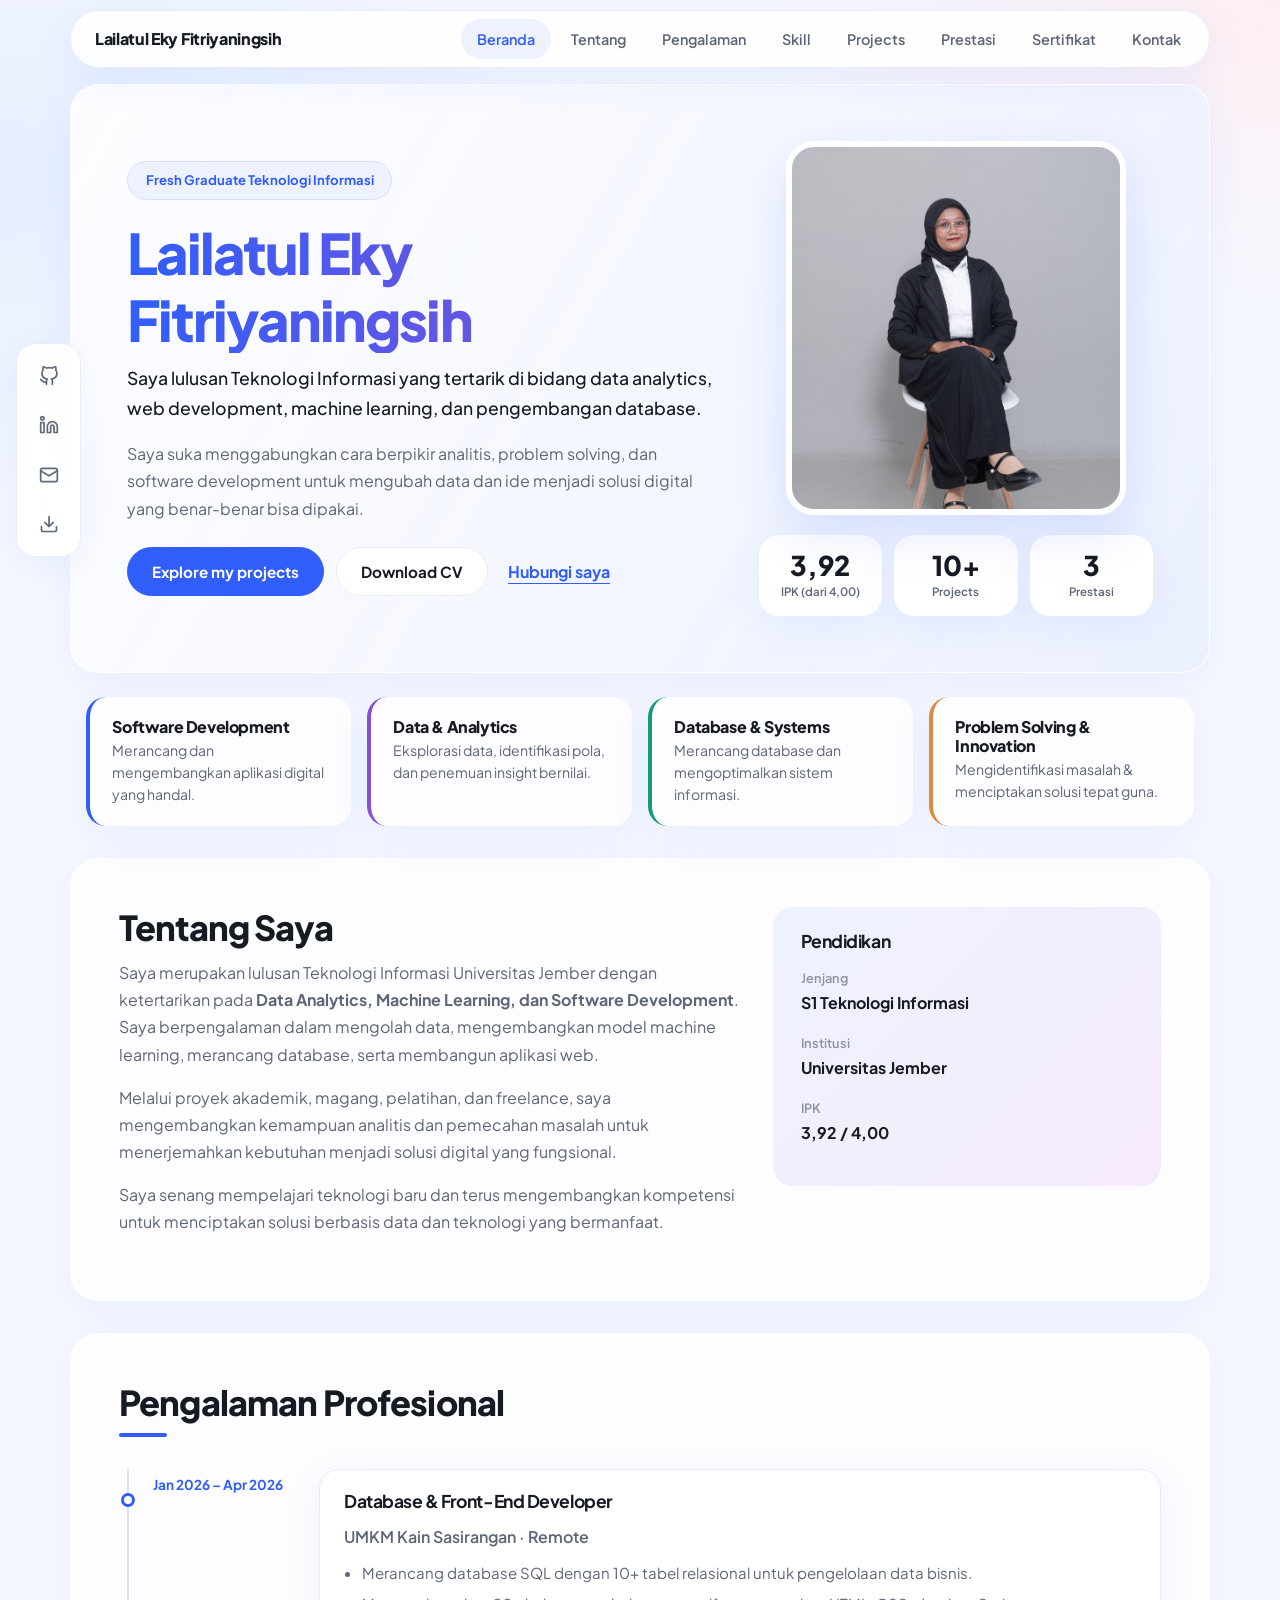
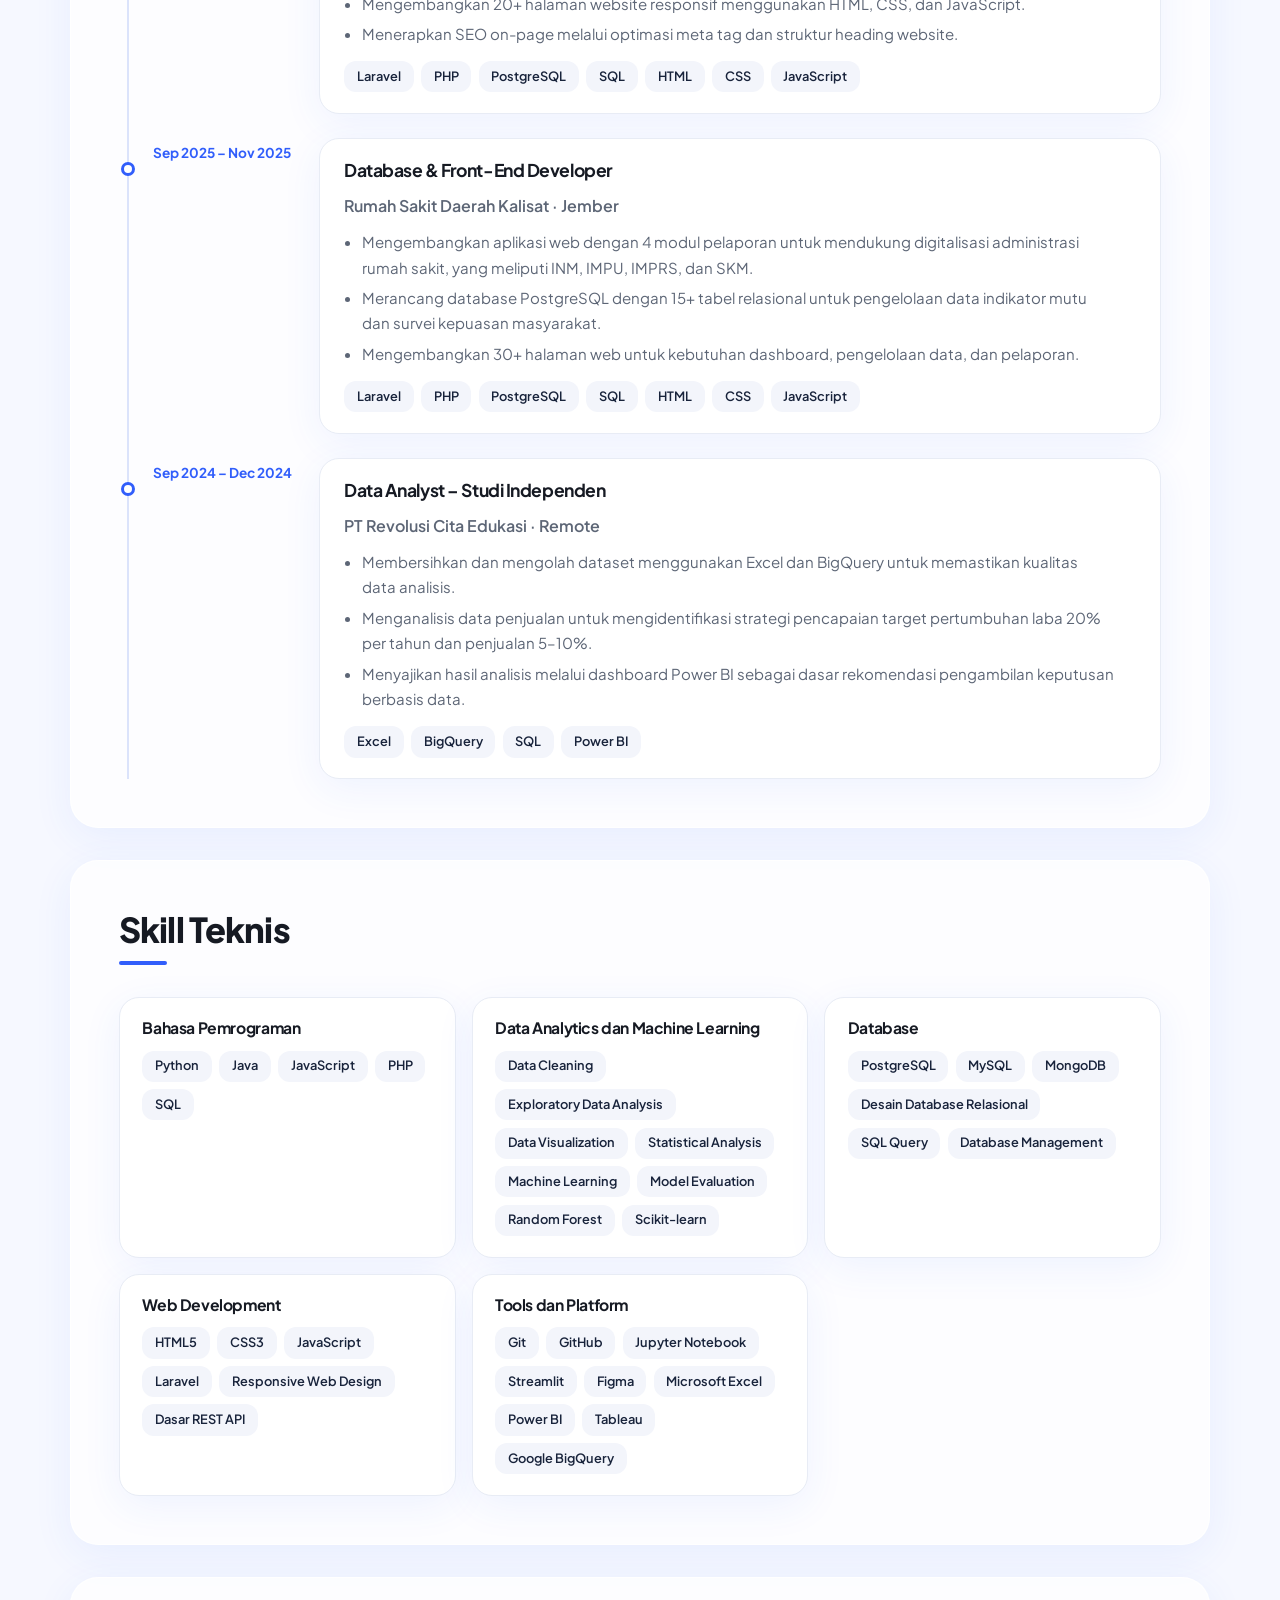
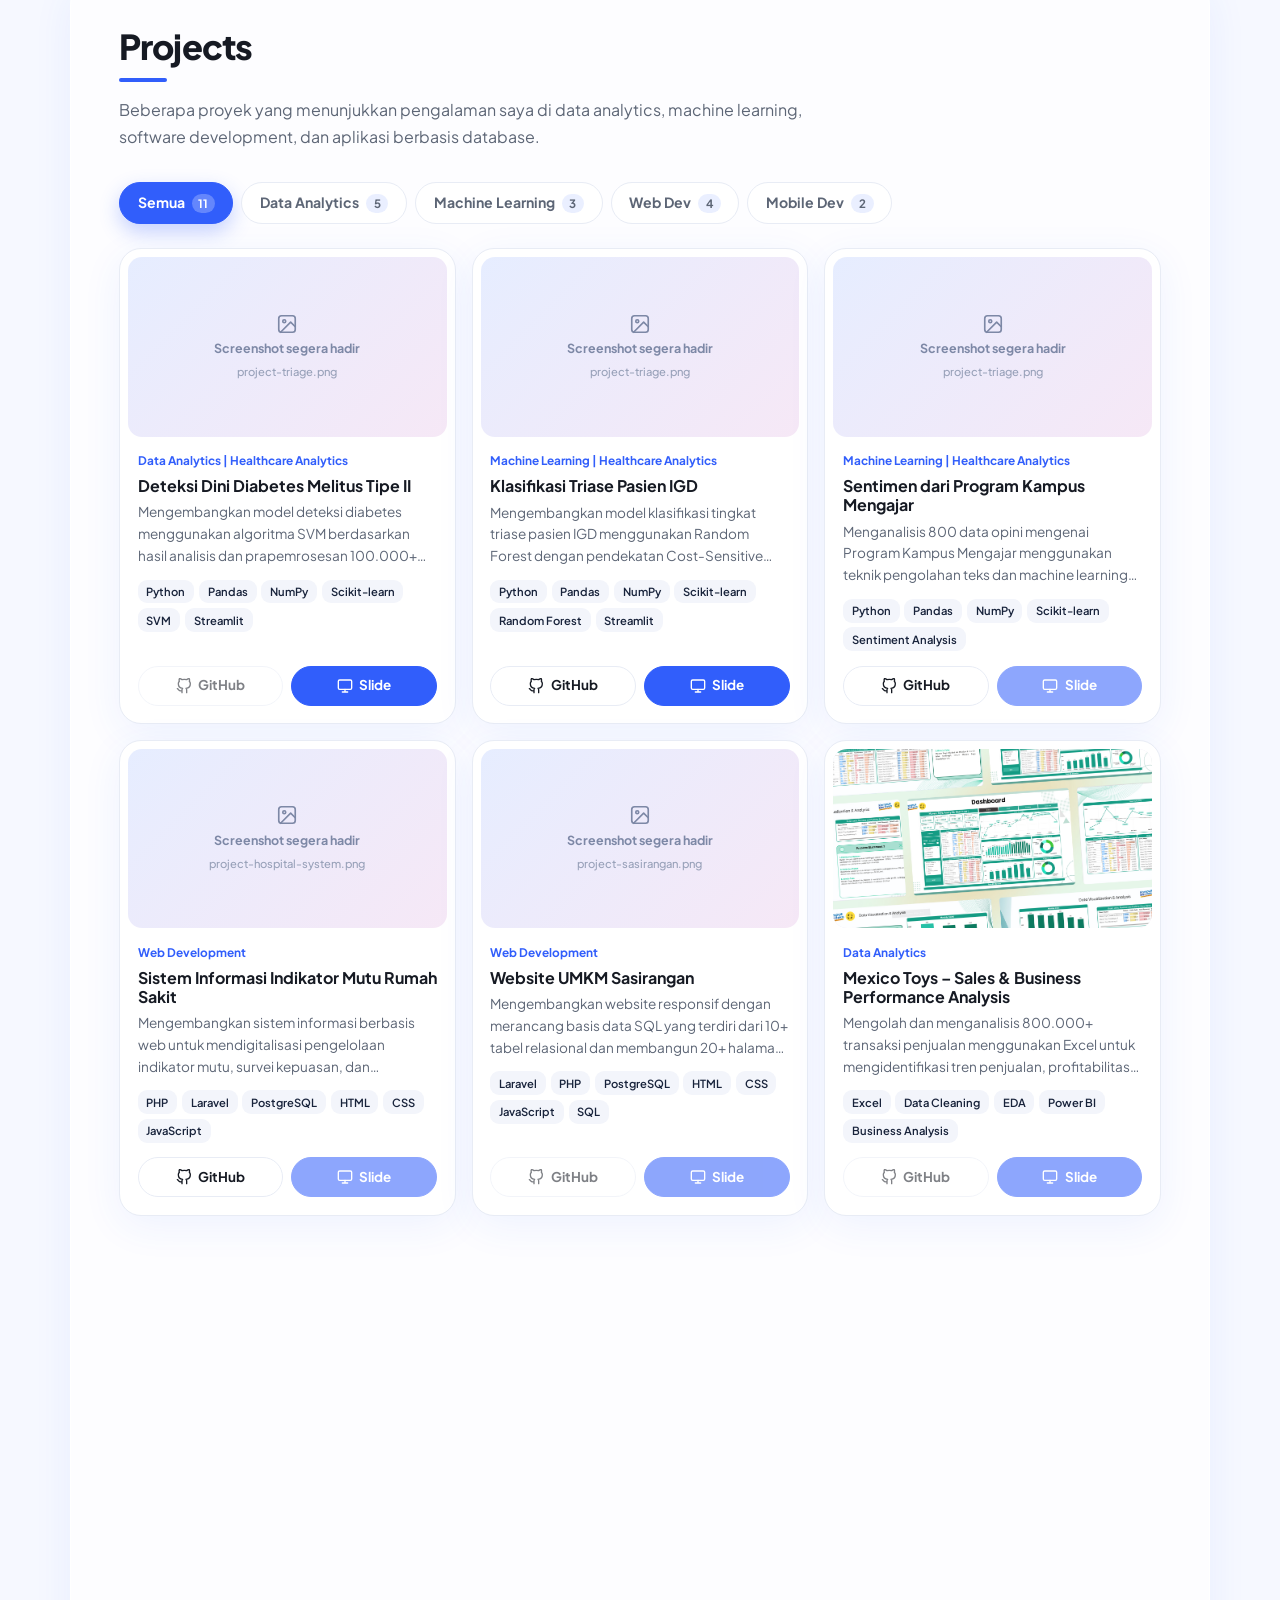
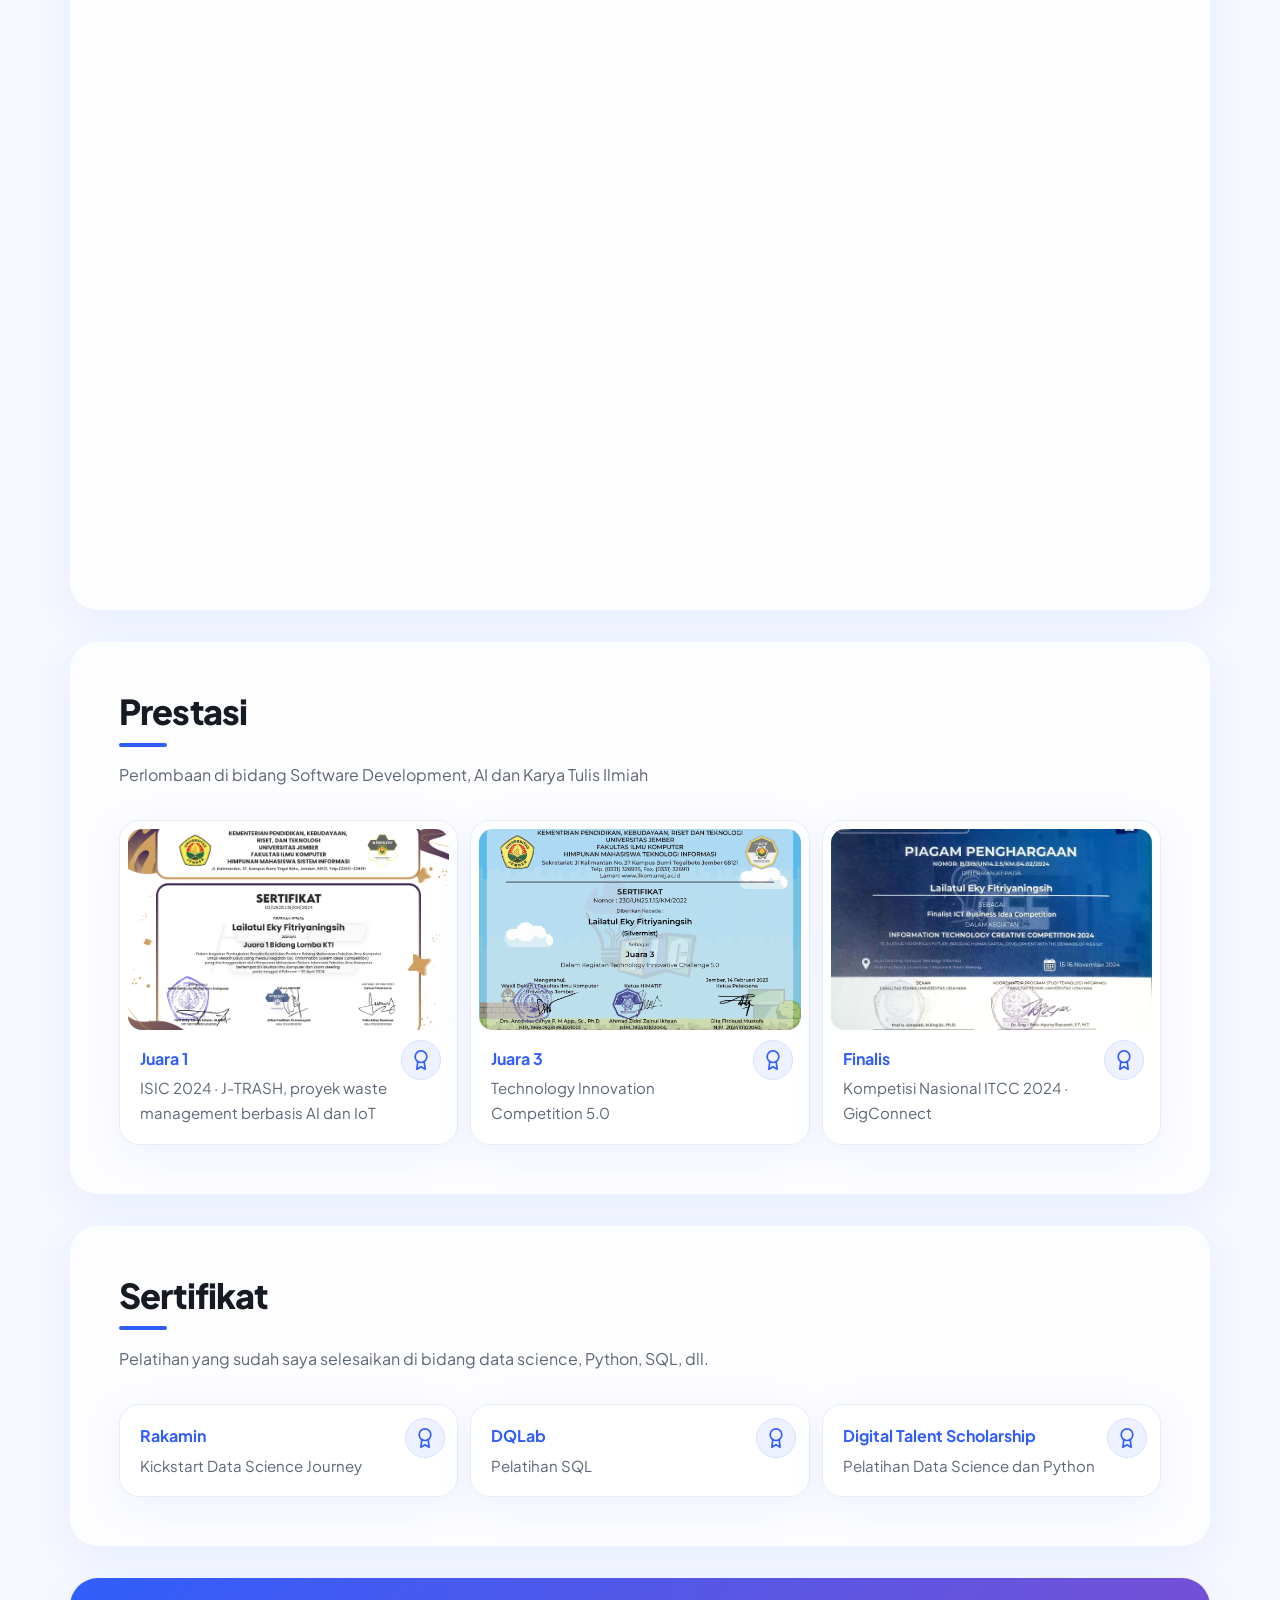
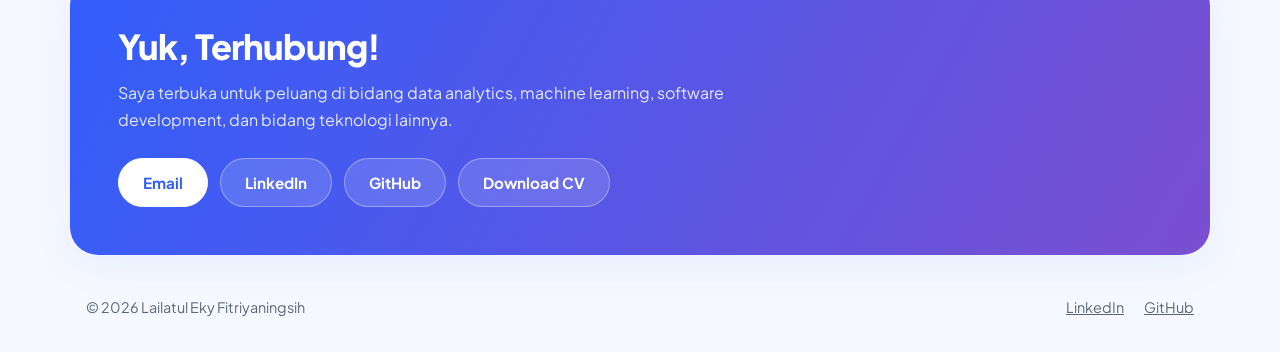
==== commit a0a37db3: "update Projects" ====
--- a/index.html
+++ b/index.html
@@ -61,7 +61,7 @@
     </figure>
       <ul class="stats" aria-label="Fakta singkat">
         <li><strong>3,92</strong><span>IPK (dari 4,00)</span></li>
-        <li><strong>5</strong><span>Projects</span></li>
+        <li><strong>10+</strong><span>Projects</span></li>
         <li><strong>3</strong><span>Prestasi</span></li>
       </ul>
     </div>
@@ -199,7 +199,6 @@
       <button class="chip" type="button" data-filter="ml" aria-pressed="false">Machine Learning <span class="chip__n"></span></button>
       <button class="chip" type="button" data-filter="web" aria-pressed="false">Web Dev <span class="chip__n"></span></button>
       <button class="chip" type="button" data-filter="mobile" aria-pressed="false">Mobile Dev <span class="chip__n"></span></button>
-      <button class="chip" type="button" data-filter="qa" aria-pressed="false">Quality Assurance <span class="chip__n"></span></button>
     </div>
     <p class="empty" id="projects-empty" hidden>Belum ada proyek di kategori ini.</p>
     <!-- Kartu yang dapat digunakan ulang: salin <article class="project">. data-cat berisi kunci yang dipisahkan spasi: analytics ml web mobile qa -->
@@ -234,11 +233,11 @@
         <div class="project__img"><span class="project__ph" aria-hidden="true"><svg width="28" height="28" viewBox="0 0 24 24" fill="none" stroke="currentColor" stroke-width="1.8" stroke-linecap="round" stroke-linejoin="round"><rect x="3" y="3" width="18" height="18" rx="3"/><circle cx="9" cy="9" r="1.6"/><path d="m21 15-5-5L5 21"/></svg>Screenshot segera hadir<small>project-triage.png</small></span><img src="assets/images/project-triage.png" alt="Screenshot aplikasi klasifikasi triase" width="640" height="400" loading="lazy"></div>
         <div class="project__body">
           <p class="project__cat">Machine Learning | Healthcare Analytics</p>
-          <h3><button class="project__open" type="button" aria-haspopup="dialog">Deteksi Dini Diabetes Melitus Tipe II</button></h3>
-          <p>Membuat model klasifikasi Random Forest dengan teknik cost-sensitive learning untuk membantu klasifikasi triase pasien di IGD. Proyek ini fokus menangani class imbalance dan mengurangi kesalahan triase yang berdampak serius secara klinis.</p>
-          <ul class="tags"><li>Python</li><li>Pandas</li><li>NumPy</li><li>Scikit-learn</li><li>Random Forest</li><li>Streamlit</li></ul>
-          <div class="project__links">
-            <a class="btn-sm" href="https://github.com/YOUR-USERNAME/triage-classification" target="_blank" rel="noopener" aria-label="Klasifikasi Triase Pasien IGD: repositori GitHub"><svg width="16" height="16" viewBox="0 0 24 24" fill="none" stroke="currentColor" stroke-width="2" stroke-linecap="round" stroke-linejoin="round" aria-hidden="true"><path d="M9 19c-5 1.5-5-2.5-7-3m14 6v-3.87a3.37 3.37 0 0 0-.94-2.61c3.14-.35 6.44-1.54 6.44-7A5.44 5.44 0 0 0 20 4.77 5.07 5.07 0 0 0 19.91 1S18.73.65 16 2.48a13.38 13.38 0 0 0-7 0C6.27.65 5.09 1 5.09 1A5.07 5.07 0 0 0 5 4.77a5.44 5.44 0 0 0-1.5 3.78c0 5.42 3.3 6.61 6.44 7A3.37 3.37 0 0 0 9 18.13V22"/></svg>GitHub</a>
+          <h3><button class="project__open" type="button" aria-haspopup="dialog">Sentimen dari Program Kampus Mengajar</button></h3>
+          <p>Menganalisis 800 data opini mengenai Program Kampus Mengajar menggunakan teknik pengolahan teks dan machine learning untuk mengidentifikasi kecenderungan sentimen serta memahami persepsi terhadap program.</p>
+          <ul class="tags"><li>Python</li><li>Pandas</li><li>NumPy</li><li>Scikit-learn</li><li>Sentiment Analysis</li></ul>
+          <div class="project__links">
+            <a class="btn-sm" href="https://github.com/lailatulekyf/Sentiment-Analysis-of-Kampus-Mengajar-Program-Opinions" target="_blank" rel="noopener" aria-label="Klasifikasi Triase Pasien IGD: repositori GitHub"><svg width="16" height="16" viewBox="0 0 24 24" fill="none" stroke="currentColor" stroke-width="2" stroke-linecap="round" stroke-linejoin="round" aria-hidden="true"><path d="M9 19c-5 1.5-5-2.5-7-3m14 6v-3.87a3.37 3.37 0 0 0-.94-2.61c3.14-.35 6.44-1.54 6.44-7A5.44 5.44 0 0 0 20 4.77 5.07 5.07 0 0 0 19.91 1S18.73.65 16 2.48a13.38 13.38 0 0 0-7 0C6.27.65 5.09 1 5.09 1A5.07 5.07 0 0 0 5 4.77a5.44 5.44 0 0 0-1.5 3.78c0 5.42 3.3 6.61 6.44 7A3.37 3.37 0 0 0 9 18.13V22"/></svg>GitHub</a>
             <a class="btn-sm btn-sm--solid" href="https://docs.google.com/presentation/d/YOUR-SLIDES-ID-triage-classification" target="_blank" rel="noopener" aria-label="Klasifikasi Triase Pasien IGD: slide presentasi"><svg width="16" height="16" viewBox="0 0 24 24" fill="none" stroke="currentColor" stroke-width="2" stroke-linecap="round" stroke-linejoin="round" aria-hidden="true"><rect x="2" y="3" width="20" height="14" rx="2"/><path d="M8 21h8M12 17v4"/></svg>Slide</a>
           </div>
         </div>
@@ -246,12 +245,12 @@
 <article class="project" data-cat="web">
         <div class="project__img"><span class="project__ph" aria-hidden="true"><svg width="28" height="28" viewBox="0 0 24 24" fill="none" stroke="currentColor" stroke-width="1.8" stroke-linecap="round" stroke-linejoin="round"><rect x="3" y="3" width="18" height="18" rx="3"/><circle cx="9" cy="9" r="1.6"/><path d="m21 15-5-5L5 21"/></svg>Screenshot segera hadir<small>project-hospital-system.png</small></span><img src="assets/images/project-hospital-system.png" alt="Screenshot dasbor indikator mutu rumah sakit" width="640" height="400" loading="lazy"></div>
         <div class="project__body">
-          <p class="project__cat">Web Development | Database Management</p>
+          <p class="project__cat">Web Development</p>
           <h3><button class="project__open" type="button" aria-haspopup="dialog">Sistem Informasi Indikator Mutu Rumah Sakit</button></h3>
           <p>Mengembangkan sistem informasi berbasis web untuk mendigitalisasi pengelolaan indikator mutu, survei kepuasan, dan pelaporan rumah sakit. Merancang 15+ tabel database relasional, mengembangkan 30+ halaman web, serta mengimplementasikan fitur CRUD, dashboard, dan pelaporan menggunakan PHP dan PostgreSQL.</p>
           <ul class="tags"><li>PHP</li><li>Laravel</li><li>PostgreSQL</li><li>HTML</li><li>CSS</li><li>JavaScript</li></ul>
           <div class="project__links">
-            <a class="btn-sm" href="https://github.com/YOUR-USERNAME/hospital-quality-indicator" target="_blank" rel="noopener" aria-label="Sistem Informasi Indikator Mutu Rumah Sakit: repositori GitHub"><svg width="16" height="16" viewBox="0 0 24 24" fill="none" stroke="currentColor" stroke-width="2" stroke-linecap="round" stroke-linejoin="round" aria-hidden="true"><path d="M9 19c-5 1.5-5-2.5-7-3m14 6v-3.87a3.37 3.37 0 0 0-.94-2.61c3.14-.35 6.44-1.54 6.44-7A5.44 5.44 0 0 0 20 4.77 5.07 5.07 0 0 0 19.91 1S18.73.65 16 2.48a13.38 13.38 0 0 0-7 0C6.27.65 5.09 1 5.09 1A5.07 5.07 0 0 0 5 4.77a5.44 5.44 0 0 0-1.5 3.78c0 5.42 3.3 6.61 6.44 7A3.37 3.37 0 0 0 9 18.13V22"/></svg>GitHub</a>
+            <a class="btn-sm" href="https://github.com/lailatulekyf/Mutu-RS" target="_blank" rel="noopener" aria-label="Sistem Informasi Indikator Mutu Rumah Sakit: repositori GitHub"><svg width="16" height="16" viewBox="0 0 24 24" fill="none" stroke="currentColor" stroke-width="2" stroke-linecap="round" stroke-linejoin="round" aria-hidden="true"><path d="M9 19c-5 1.5-5-2.5-7-3m14 6v-3.87a3.37 3.37 0 0 0-.94-2.61c3.14-.35 6.44-1.54 6.44-7A5.44 5.44 0 0 0 20 4.77 5.07 5.07 0 0 0 19.91 1S18.73.65 16 2.48a13.38 13.38 0 0 0-7 0C6.27.65 5.09 1 5.09 1A5.07 5.07 0 0 0 5 4.77a5.44 5.44 0 0 0-1.5 3.78c0 5.42 3.3 6.61 6.44 7A3.37 3.37 0 0 0 9 18.13V22"/></svg>GitHub</a>
             <a class="btn-sm btn-sm--solid" href="https://docs.google.com/presentation/d/YOUR-SLIDES-ID-hospital-quality-indicator" target="_blank" rel="noopener" aria-label="Sistem Informasi Indikator Mutu Rumah Sakit: slide presentasi"><svg width="16" height="16" viewBox="0 0 24 24" fill="none" stroke="currentColor" stroke-width="2" stroke-linecap="round" stroke-linejoin="round" aria-hidden="true"><rect x="2" y="3" width="20" height="14" rx="2"/><path d="M8 21h8M12 17v4"/></svg>Slide</a>
           </div>
         </div>
@@ -259,7 +258,7 @@
 <article class="project" data-cat="web">
         <div class="project__img"><span class="project__ph" aria-hidden="true"><svg width="28" height="28" viewBox="0 0 24 24" fill="none" stroke="currentColor" stroke-width="1.8" stroke-linecap="round" stroke-linejoin="round"><rect x="3" y="3" width="18" height="18" rx="3"/><circle cx="9" cy="9" r="1.6"/><path d="m21 15-5-5L5 21"/></svg>Screenshot segera hadir<small>project-sasirangan.png</small></span><img src="assets/images/project-sasirangan.png" alt="Screenshot website bisnis Sasirangan" width="640" height="400" loading="lazy"></div>
         <div class="project__body">
-          <p class="project__cat">Web Development | Database Design</p>
+          <p class="project__cat">Web Development</p>
           <h3><button class="project__open" type="button" aria-haspopup="dialog">Website UMKM Sasirangan</button></h3>
           <p>Mengembangkan website responsif dengan merancang basis data SQL yang terdiri dari 10+ tabel relasional dan membangun 20+ halaman web menggunakan HTML, CSS, dan JavaScript. Menerapkan optimasi SEO on-page untuk meningkatkan visibilitas website pada mesin pencari.</p>
           <ul class="tags"><li>Laravel</li><li>PHP</li><li>PostgreSQL</li><li>HTML</li><li>CSS</li><li>JavaScript</li><li>SQL</li></ul>
@@ -269,21 +268,34 @@
           </div>
         </div>
       </article>
-<article class="project" data-cat="ml">
-        <div class="project__img"><span class="project__ph" aria-hidden="true"><svg width="28" height="28" viewBox="0 0 24 24" fill="none" stroke="currentColor" stroke-width="1.8" stroke-linecap="round" stroke-linejoin="round"><rect x="3" y="3" width="18" height="18" rx="3"/><circle cx="9" cy="9" r="1.6"/><path d="m21 15-5-5L5 21"/></svg>Screenshot segera hadir<small>project-glucocheck.png</small></span><img src="assets/images/project-glucocheck.png" alt="Screenshot aplikasi GlucoCheck" width="640" height="400" loading="lazy"></div>
-        <div class="project__body">
-          <p class="project__cat">Machine Learning | Web App</p>
-          <h3><button class="project__open" type="button" aria-haspopup="dialog">GlucoCheck: Aplikasi Prediksi Diabetes</button></h3>
-          <p>Membuat aplikasi machine learning untuk memprediksi risiko diabetes dari data kesehatan terstruktur, dengan tampilan web yang interaktif.</p>
-          <ul class="tags"><li>Python</li><li>Pandas</li><li>Scikit-learn</li><li>Streamlit</li></ul>
+      <article class="project" data-cat="analytics">
+        <div class="project__img"><span class="project__ph" aria-hidden="true"><svg width="28" height="28" viewBox="0 0 24 24" fill="none" stroke="currentColor" stroke-width="1.8" stroke-linecap="round" stroke-linejoin="round"><rect x="3" y="3" width="18" height="18" rx="3"/><circle cx="9" cy="9" r="1.6"/><path d="m21 15-5-5L5 21"/></svg>Screenshot segera hadir<small>project-glucocheck.png</small></span><img src="projects/maventoys.jpg" alt="Screenshot aplikasi GlucoCheck" width="640" height="400" loading="lazy"></div>
+        <div class="project__body">
+          <p class="project__cat">Data Analytics</p>
+          <h3><button class="project__open" type="button" aria-haspopup="dialog">Mexico Toys – Sales & Business Performance Analysis</button></h3>
+          <p>Mengolah dan menganalisis 800.000+ transaksi penjualan menggunakan Excel untuk mengidentifikasi tren penjualan, profitabilitas, dan kinerja toko. Menyusun strategi dengan target peningkatan profit 20%, pertumbuhan penjualan 5–10%, serta peningkatan profit toko 5%, kemudian memvisualisasikan insight melalui Power BI.</p>
+          <ul class="tags"><li>Excel</li><li>Data Cleaning</li><li>EDA</li><li>Power BI</li><li>Business Analysis</li></ul>
           <div class="project__links">
             <a class="btn-sm" href="https://github.com/YOUR-USERNAME/glucocheck" target="_blank" rel="noopener" aria-label="GlucoCheck: Aplikasi Prediksi Diabetes: repositori GitHub"><svg width="16" height="16" viewBox="0 0 24 24" fill="none" stroke="currentColor" stroke-width="2" stroke-linecap="round" stroke-linejoin="round" aria-hidden="true"><path d="M9 19c-5 1.5-5-2.5-7-3m14 6v-3.87a3.37 3.37 0 0 0-.94-2.61c3.14-.35 6.44-1.54 6.44-7A5.44 5.44 0 0 0 20 4.77 5.07 5.07 0 0 0 19.91 1S18.73.65 16 2.48a13.38 13.38 0 0 0-7 0C6.27.65 5.09 1 5.09 1A5.07 5.07 0 0 0 5 4.77a5.44 5.44 0 0 0-1.5 3.78c0 5.42 3.3 6.61 6.44 7A3.37 3.37 0 0 0 9 18.13V22"/></svg>GitHub</a>
             <a class="btn-sm btn-sm--solid" href="https://docs.google.com/presentation/d/YOUR-SLIDES-ID-glucocheck" target="_blank" rel="noopener" aria-label="GlucoCheck: Aplikasi Prediksi Diabetes: slide presentasi"><svg width="16" height="16" viewBox="0 0 24 24" fill="none" stroke="currentColor" stroke-width="2" stroke-linecap="round" stroke-linejoin="round" aria-hidden="true"><rect x="2" y="3" width="20" height="14" rx="2"/><path d="M8 21h8M12 17v4"/></svg>Slide</a>
           </div>
         </div>
       </article>
+            <article class="project" data-cat="analytics">
+        <div class="project__img"><span class="project__ph" aria-hidden="true"><svg width="28" height="28" viewBox="0 0 24 24" fill="none" stroke="currentColor" stroke-width="1.8" stroke-linecap="round" stroke-linejoin="round"><rect x="3" y="3" width="18" height="18" rx="3"/><circle cx="9" cy="9" r="1.6"/><path d="m21 15-5-5L5 21"/></svg>Screenshot segera hadir<small>project-glucocheck.png</small></span><img src="projects/beecycle.jpg" alt="Screenshot aplikasi GlucoCheck" width="640" height="400" loading="lazy"></div>
+        <div class="project__body">
+          <p class="project__cat">Data Analytics</p>
+          <h3><button class="project__open" type="button" aria-haspopup="dialog">Bee Cycle – Sales & Profitability Analysis</button></h3>
+          <p>Menganalisis 5000+ data penjualan, pelanggan, produk, dan lokasi menggunakan Excel untuk mengidentifikasi tren bisnis serta peluang peningkatan profit sebesar 15% per tahun. Memvisualisasikan hasil analisis melalui Tableau dan menyusun rekomendasi strategis untuk mendukung pertumbuhan bisnis.</p>
+          <ul class="tags"><li>Excel</li><li>EDA</li><li>Tableau</li><li>Business Analysis</li></ul>
+          <div class="project__links">
+            <a class="btn-sm" href="https://github.com/YOUR-USERNAME/glucocheck" target="_blank" rel="noopener" aria-label="GlucoCheck: Aplikasi Prediksi Diabetes: repositori GitHub"><svg width="16" height="16" viewBox="0 0 24 24" fill="none" stroke="currentColor" stroke-width="2" stroke-linecap="round" stroke-linejoin="round" aria-hidden="true"><path d="M9 19c-5 1.5-5-2.5-7-3m14 6v-3.87a3.37 3.37 0 0 0-.94-2.61c3.14-.35 6.44-1.54 6.44-7A5.44 5.44 0 0 0 20 4.77 5.07 5.07 0 0 0 19.91 1S18.73.65 16 2.48a13.38 13.38 0 0 0-7 0C6.27.65 5.09 1 5.09 1A5.07 5.07 0 0 0 5 4.77a5.44 5.44 0 0 0-1.5 3.78c0 5.42 3.3 6.61 6.44 7A3.37 3.37 0 0 0 9 18.13V22"/></svg>GitHub</a>
+            <a class="btn-sm btn-sm--solid" href="https://docs.google.com/presentation/d/YOUR-SLIDES-ID-glucocheck" target="_blank" rel="noopener" aria-label="GlucoCheck: Aplikasi Prediksi Diabetes: slide presentasi"><svg width="16" height="16" viewBox="0 0 24 24" fill="none" stroke="currentColor" stroke-width="2" stroke-linecap="round" stroke-linejoin="round" aria-hidden="true"><rect x="2" y="3" width="20" height="14" rx="2"/><path d="M8 21h8M12 17v4"/></svg>Slide</a>
+          </div>
+        </div>
+      </article>
       <article class="project" data-cat="mobile">
-        <div class="project__img"><span class="project__ph" aria-hidden="true"><svg width="28" height="28" viewBox="0 0 24 24" fill="none" stroke="currentColor" stroke-width="1.8" stroke-linecap="round" stroke-linejoin="round"><rect x="3" y="3" width="18" height="18" rx="3"/><circle cx="9" cy="9" r="1.6"/><path d="m21 15-5-5L5 21"/></svg>Screenshot segera hadir<small>project-sproutlings.png</small></span><img src="assets/images/project-sproutlings.png" alt="Mockup aplikasi mobile Sproutlings" width="640" height="400" loading="lazy"></div>
+        <div class="project__img"><span class="project__ph" aria-hidden="true"><svg width="28" height="28" viewBox="0 0 24 24" fill="none" stroke="currentColor" stroke-width="1.8" stroke-linecap="round" stroke-linejoin="round"><rect x="3" y="3" width="18" height="18" rx="3"/><circle cx="9" cy="9" r="1.6"/><path d="m21 15-5-5L5 21"/></svg>Screenshot segera hadir<small>project-sproutlings.png</small></span><img src="projects/sproutlings.png" alt="Mockup aplikasi mobile Sproutlings" width="640" height="400" loading="lazy"></div>
         <div class="project__body">
           <p class="project__cat">Mobile Development</p>
           <h3><button class="project__open" type="button" aria-haspopup="dialog">Aplikasi Mobile Sproutlings</button></h3>
@@ -295,10 +307,36 @@
           </div>
         </div>
       </article>
-      <article class="project" data-cat="qa">
+      <article class="project" data-cat="mobile">
+        <div class="project__img"><span class="project__ph" aria-hidden="true"><svg width="28" height="28" viewBox="0 0 24 24" fill="none" stroke="currentColor" stroke-width="1.8" stroke-linecap="round" stroke-linejoin="round"><rect x="3" y="3" width="18" height="18" rx="3"/><circle cx="9" cy="9" r="1.6"/><path d="m21 15-5-5L5 21"/></svg>Screenshot segera hadir<small>project-sproutlings.png</small></span><img src="projects/smarthydro.jpg" alt="Mockup aplikasi mobile Sproutlings" width="640" height="400" loading="lazy"></div>
+        <div class="project__body">
+          <p class="project__cat">Mobile Development | System Analyst</p>
+          <h3><button class="project__open" type="button" aria-haspopup="dialog">SmartHydro – Smart Hydroponics App</button></h3>
+          <p>Menganalisis kebutuhan sistem aplikasi IoT hidroponik melalui identifikasi kebutuhan pengguna dan perancangan alur sistem. Merancang 15+ antarmuka UI/UX serta melakukan pengujian terhadap hasil pengembangan untuk memastikan kesesuaian fitur dan kebutuhan sistem.</p>
+          <ul class="tags"><li>System Analysis</li><li>UI/UX Design</li><li>Figma</li><li>System Testing</li></ul>
+          <div class="project__links">
+            <a class="btn-sm" href="https://github.com/YOUR-USERNAME/sproutlings" target="_blank" rel="noopener" aria-label="Aplikasi Mobile Sproutlings: repositori GitHub"><svg width="16" height="16" viewBox="0 0 24 24" fill="none" stroke="currentColor" stroke-width="2" stroke-linecap="round" stroke-linejoin="round" aria-hidden="true"><path d="M9 19c-5 1.5-5-2.5-7-3m14 6v-3.87a3.37 3.37 0 0 0-.94-2.61c3.14-.35 6.44-1.54 6.44-7A5.44 5.44 0 0 0 20 4.77 5.07 5.07 0 0 0 19.91 1S18.73.65 16 2.48a13.38 13.38 0 0 0-7 0C6.27.65 5.09 1 5.09 1A5.07 5.07 0 0 0 5 4.77a5.44 5.44 0 0 0-1.5 3.78c0 5.42 3.3 6.61 6.44 7A3.37 3.37 0 0 0 9 18.13V22"/></svg>GitHub</a>
+            <a class="btn-sm btn-sm--solid" href="https://docs.google.com/presentation/d/YOUR-SLIDES-ID-sproutlings" target="_blank" rel="noopener" aria-label="Aplikasi Mobile Sproutlings: slide presentasi"><svg width="16" height="16" viewBox="0 0 24 24" fill="none" stroke="currentColor" stroke-width="2" stroke-linecap="round" stroke-linejoin="round" aria-hidden="true"><rect x="2" y="3" width="20" height="14" rx="2"/><path d="M8 21h8M12 17v4"/></svg>Slide</a>
+          </div>
+        </div>
+      </article>
+            <article class="project" data-cat="web">
+        <div class="project__img"><span class="project__ph" aria-hidden="true"><svg width="28" height="28" viewBox="0 0 24 24" fill="none" stroke="currentColor" stroke-width="1.8" stroke-linecap="round" stroke-linejoin="round"><rect x="3" y="3" width="18" height="18" rx="3"/><circle cx="9" cy="9" r="1.6"/><path d="m21 15-5-5L5 21"/></svg>Screenshot segera hadir<small>project-sproutlings.png</small></span><img src="projects/voluntrek.png" alt="Mockup aplikasi mobile Sproutlings" width="640" height="400" loading="lazy"></div>
+        <div class="project__body">
+          <p class="project__cat">Web Development</p>
+          <h3><button class="project__open" type="button" aria-haspopup="dialog">VolunTrek – Volunteer Platform</button></h3>
+          <p>Mengembangkan website kegiatan volunteer dengan membangun 30+ halaman antarmuka yang responsif dan mudah digunakan. Mengimplementasikan fitur CRUD untuk mendukung pengelolaan data dan informasi kegiatan volunteer.</p>
+          <ul class="tags"><li>HTML</li><li>CSS</li><li>JavaScript</li><li>CRUD</li><li>Responsive Web Design</li></ul>
+          <div class="project__links">
+            <a class="btn-sm" href="https://github.com/YOUR-USERNAME/sproutlings" target="_blank" rel="noopener" aria-label="Aplikasi Mobile Sproutlings: repositori GitHub"><svg width="16" height="16" viewBox="0 0 24 24" fill="none" stroke="currentColor" stroke-width="2" stroke-linecap="round" stroke-linejoin="round" aria-hidden="true"><path d="M9 19c-5 1.5-5-2.5-7-3m14 6v-3.87a3.37 3.37 0 0 0-.94-2.61c3.14-.35 6.44-1.54 6.44-7A5.44 5.44 0 0 0 20 4.77 5.07 5.07 0 0 0 19.91 1S18.73.65 16 2.48a13.38 13.38 0 0 0-7 0C6.27.65 5.09 1 5.09 1A5.07 5.07 0 0 0 5 4.77a5.44 5.44 0 0 0-1.5 3.78c0 5.42 3.3 6.61 6.44 7A3.37 3.37 0 0 0 9 18.13V22"/></svg>GitHub</a>
+            <a class="btn-sm btn-sm--solid" href="https://docs.google.com/presentation/d/YOUR-SLIDES-ID-sproutlings" target="_blank" rel="noopener" aria-label="Aplikasi Mobile Sproutlings: slide presentasi"><svg width="16" height="16" viewBox="0 0 24 24" fill="none" stroke="currentColor" stroke-width="2" stroke-linecap="round" stroke-linejoin="round" aria-hidden="true"><rect x="2" y="3" width="20" height="14" rx="2"/><path d="M8 21h8M12 17v4"/></svg>Slide</a>
+          </div>
+        </div>
+      </article>
+      <article class="project" data-cat="web">
         <div class="project__img"><span class="project__ph" aria-hidden="true"><svg width="28" height="28" viewBox="0 0 24 24" fill="none" stroke="currentColor" stroke-width="1.8" stroke-linecap="round" stroke-linejoin="round"><rect x="3" y="3" width="18" height="18" rx="3"/><circle cx="9" cy="9" r="1.6"/><path d="m21 15-5-5L5 21"/></svg>Screenshot segera hadir<small>project-sproutlings.png</small></span><img src="assets/images/project-sproutlings.png" alt="Mockup aplikasi mobile Sproutlings" width="640" height="400" loading="lazy"></div>
         <div class="project__body">
-          <p class="project__cat">Quality Assurance </p>
+          <p class="project__cat">Automated Testing</p>
           <h3><button class="project__open" type="button" aria-haspopup="dialog">UI Automated Testing E-Commerce Website</button></h3>
           <p>Mengembangkan pengujian otomatis pada website e-commerce menggunakan Selenium WebDriver dan Java dengan menerapkan pola desain Page Object Model (POM). Menyusun dan mengimplementasikan 13 skenario pengujian otomatis menggunakan TestNG untuk memvalidasi fungsionalitas dan alur interaksi pengguna website.</p>
           <ul class="tags"><li>Java</li><li>Selenium</li><li>TestNG</li><li>Gradle</li>
@@ -319,15 +357,15 @@
     <ul class="awards awards--media">
       <li>
         <div class="award__img"><span class="project__ph" aria-hidden="true"><svg width="22" height="22" viewBox="0 0 24 24" fill="none" stroke="currentColor" stroke-width="1.8" stroke-linecap="round" stroke-linejoin="round" aria-hidden="true"><rect x="3" y="3" width="18" height="18" rx="3"/><circle cx="9" cy="9" r="1.6"/><path d="m21 15-5-5L5 21"/></svg>Foto segera hadir<small>achievement-isic-2024.jpg</small></span><img src="achievements/ISIC.png" alt="Foto: penghargaan ISIC 2024" width="640" height="400" loading="lazy"></div>
-        <div class="award__body"><strong>Juara 1</strong><span>ISIC 2024 · J-TRASH, proyek waste management berbasis AI dan IoT</span><button class="cert-btn" type="button" data-cert="assets/certificates/isic-2024.jpg" data-title="Juara 1, ISIC 2024" title="Lihat sertifikat" aria-haspopup="dialog" aria-label="Lihat sertifikat: Juara 1, ISIC 2024"><svg width="20" height="20" viewBox="0 0 24 24" fill="none" stroke="currentColor" stroke-width="2" stroke-linecap="round" stroke-linejoin="round" aria-hidden="true"><circle cx="12" cy="8" r="7"/><path d="M8.21 13.89 7 23l5-3 5 3-1.21-9.12"/></svg></button></div>
+        <div class="award__body"><strong>Juara 1</strong><span>ISIC 2024 · J-TRASH, proyek waste management berbasis AI dan IoT</span><button class="cert-btn" type="button" data-cert="achievements/ISIC.png" data-title="Juara 1, ISIC 2024" title="Lihat sertifikat" aria-haspopup="dialog" aria-label="Lihat sertifikat: Juara 1, ISIC 2024"><svg width="20" height="20" viewBox="0 0 24 24" fill="none" stroke="currentColor" stroke-width="2" stroke-linecap="round" stroke-linejoin="round" aria-hidden="true"><circle cx="12" cy="8" r="7"/><path d="M8.21 13.89 7 23l5-3 5 3-1.21-9.12"/></svg></button></div>
       </li>
       <li>
         <div class="award__img"><span class="project__ph" aria-hidden="true"><svg width="22" height="22" viewBox="0 0 24 24" fill="none" stroke="currentColor" stroke-width="1.8" stroke-linecap="round" stroke-linejoin="round" aria-hidden="true"><rect x="3" y="3" width="18" height="18" rx="3"/><circle cx="9" cy="9" r="1.6"/><path d="m21 15-5-5L5 21"/></svg>Foto segera hadir<small>achievement-tic-5.jpg</small></span><img src="achievements/TIC.jpg" alt="Foto: penghargaan Technology Innovation Competition 5.0" width="640" height="400" loading="lazy"></div>
-        <div class="award__body"><strong>Juara 3</strong><span>Technology Innovation Competition 5.0</span><button class="cert-btn" type="button" data-cert="assets/certificates/tic-5-0.jpg" data-title="Juara 3, Technology Innovation Competition 5.0" title="Lihat sertifikat" aria-haspopup="dialog" aria-label="Lihat sertifikat: Juara 3, Technology Innovation Competition 5.0"><svg width="20" height="20" viewBox="0 0 24 24" fill="none" stroke="currentColor" stroke-width="2" stroke-linecap="round" stroke-linejoin="round" aria-hidden="true"><circle cx="12" cy="8" r="7"/><path d="M8.21 13.89 7 23l5-3 5 3-1.21-9.12"/></svg></button></div>
+        <div class="award__body"><strong>Juara 3</strong><span>Technology Innovation Competition 5.0</span><button class="cert-btn" type="button" data-cert="achievements/TIC.jpg" data-title="Juara 3, Technology Innovation Competition 5.0" title="Lihat sertifikat" aria-haspopup="dialog" aria-label="Lihat sertifikat: Juara 3, Technology Innovation Competition 5.0"><svg width="20" height="20" viewBox="0 0 24 24" fill="none" stroke="currentColor" stroke-width="2" stroke-linecap="round" stroke-linejoin="round" aria-hidden="true"><circle cx="12" cy="8" r="7"/><path d="M8.21 13.89 7 23l5-3 5 3-1.21-9.12"/></svg></button></div>
       </li>
       <li>
         <div class="award__img"><span class="project__ph" aria-hidden="true"><svg width="22" height="22" viewBox="0 0 24 24" fill="none" stroke="currentColor" stroke-width="1.8" stroke-linecap="round" stroke-linejoin="round" aria-hidden="true"><rect x="3" y="3" width="18" height="18" rx="3"/><circle cx="9" cy="9" r="1.6"/><path d="m21 15-5-5L5 21"/></svg>Foto segera hadir<small>achievement-itcc-2024.jpg</small></span><img src="achievements/ITCC.jpg" alt="Foto: Kompetisi Nasional ITCC 2024" width="640" height="400" loading="lazy"></div>
-        <div class="award__body"><strong>Finalis</strong><span>Kompetisi Nasional ITCC 2024 · GigConnect</span><button class="cert-btn" type="button" data-cert="assets/certificates/itcc-2024.jpg" data-title="Finalis, Kompetisi Nasional ITCC 2024" title="Lihat sertifikat" aria-haspopup="dialog" aria-label="Lihat sertifikat: Finalis, Kompetisi Nasional ITCC 2024"><svg width="20" height="20" viewBox="0 0 24 24" fill="none" stroke="currentColor" stroke-width="2" stroke-linecap="round" stroke-linejoin="round" aria-hidden="true"><circle cx="12" cy="8" r="7"/><path d="M8.21 13.89 7 23l5-3 5 3-1.21-9.12"/></svg></button></div>
+        <div class="award__body"><strong>Finalis</strong><span>Kompetisi Nasional ITCC 2024 · GigConnect</span><button class="cert-btn" type="button" data-cert="achievements/ITCC.jpg" data-title="Finalis, Kompetisi Nasional ITCC 2024" title="Lihat sertifikat" aria-haspopup="dialog" aria-label="Lihat sertifikat: Finalis, Kompetisi Nasional ITCC 2024"><svg width="20" height="20" viewBox="0 0 24 24" fill="none" stroke="currentColor" stroke-width="2" stroke-linecap="round" stroke-linejoin="round" aria-hidden="true"><circle cx="12" cy="8" r="7"/><path d="M8.21 13.89 7 23l5-3 5 3-1.21-9.12"/></svg></button></div>
       </li>
     </ul>
   </div>
@@ -335,7 +373,7 @@
 
 <section class="section" id="certifications" data-nav="achievements">
   <div class="container">
-    <div class="section__head"><h2>Sertifikat</h2><p>Pelatihan yang sudah saya selesaikan di bidang data science, Python, dan SQL. Klik ikon medali untuk melihat sertifikatnya.</p></div>
+    <div class="section__head"><h2>Sertifikat</h2><p>Pelatihan yang sudah saya selesaikan di bidang data science, Python, SQL, dll.</p></div>
     <ul class="awards">
       <li><strong>Rakamin</strong><span>Kickstart Data Science Journey</span><button class="cert-btn" type="button" data-cert="assets/certificates/rakamin-data-science.jpg" data-title="Rakamin Kickstart Data Science Journey" title="Lihat sertifikat" aria-haspopup="dialog" aria-label="Lihat sertifikat: Rakamin Kickstart Data Science Journey"><svg width="20" height="20" viewBox="0 0 24 24" fill="none" stroke="currentColor" stroke-width="2" stroke-linecap="round" stroke-linejoin="round" aria-hidden="true"><circle cx="12" cy="8" r="7"/><path d="M8.21 13.89 7 23l5-3 5 3-1.21-9.12"/></svg></button></li>
       <li><strong>DQLab</strong><span>Pelatihan SQL</span><button class="cert-btn" type="button" data-cert="assets/certificates/dqlab-sql.jpg" data-title="Pelatihan SQL DQLab" title="Lihat sertifikat" aria-haspopup="dialog" aria-label="Lihat sertifikat: Pelatihan SQL DQLab"><svg width="20" height="20" viewBox="0 0 24 24" fill="none" stroke="currentColor" stroke-width="2" stroke-linecap="round" stroke-linejoin="round" aria-hidden="true"><circle cx="12" cy="8" r="7"/><path d="M8.21 13.89 7 23l5-3 5 3-1.21-9.12"/></svg></button></li>
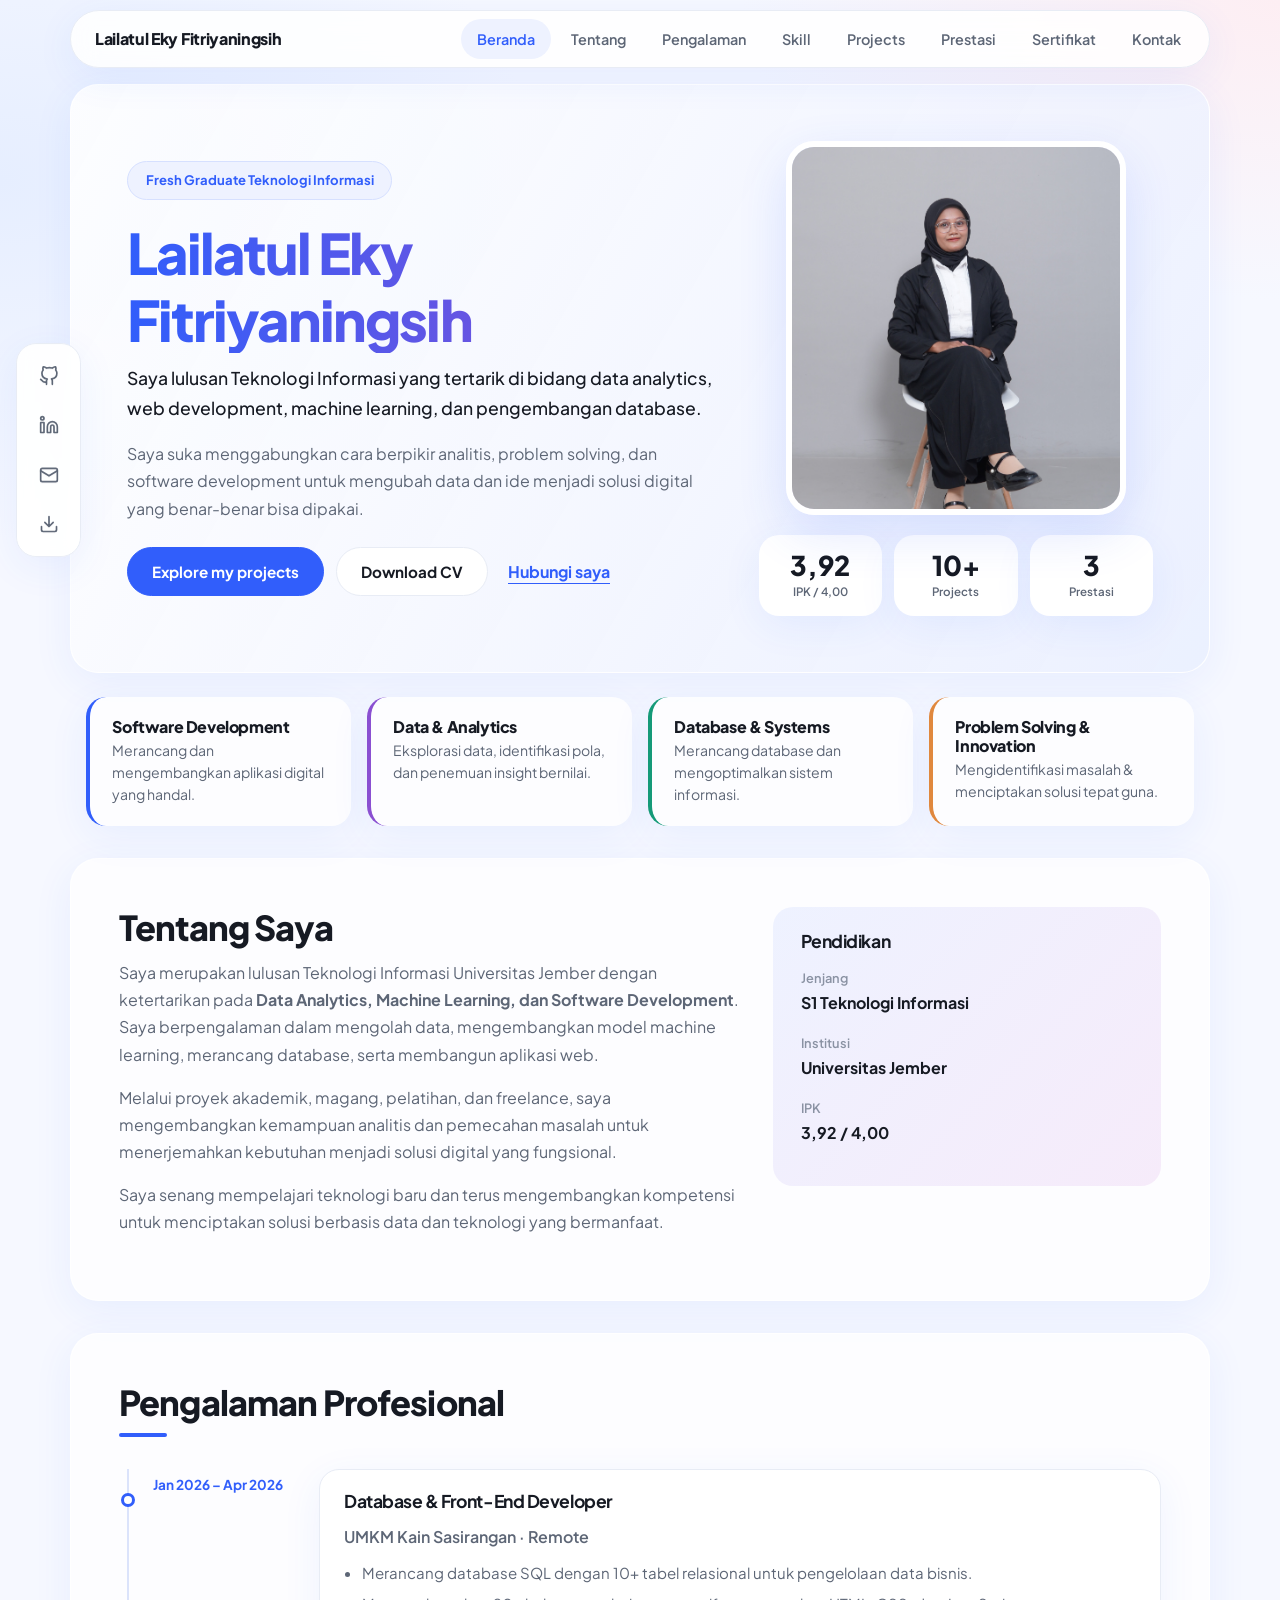
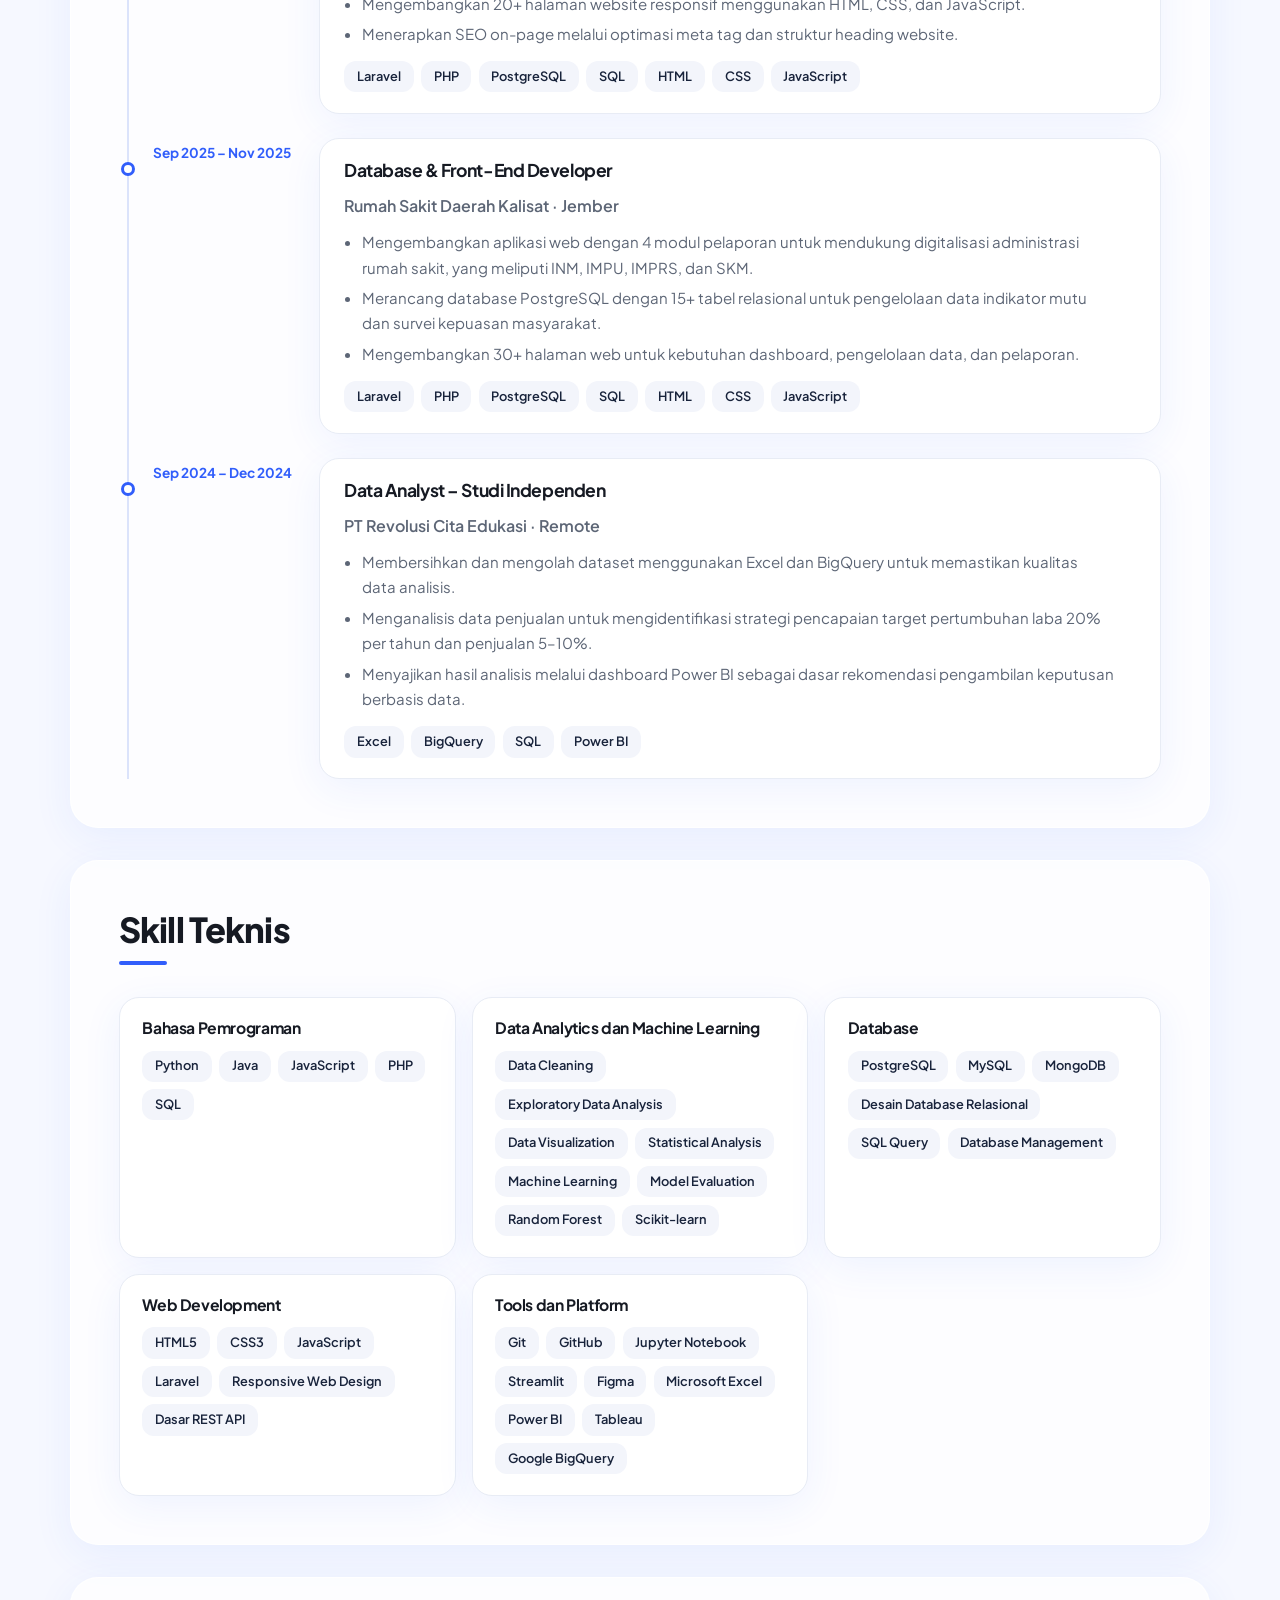
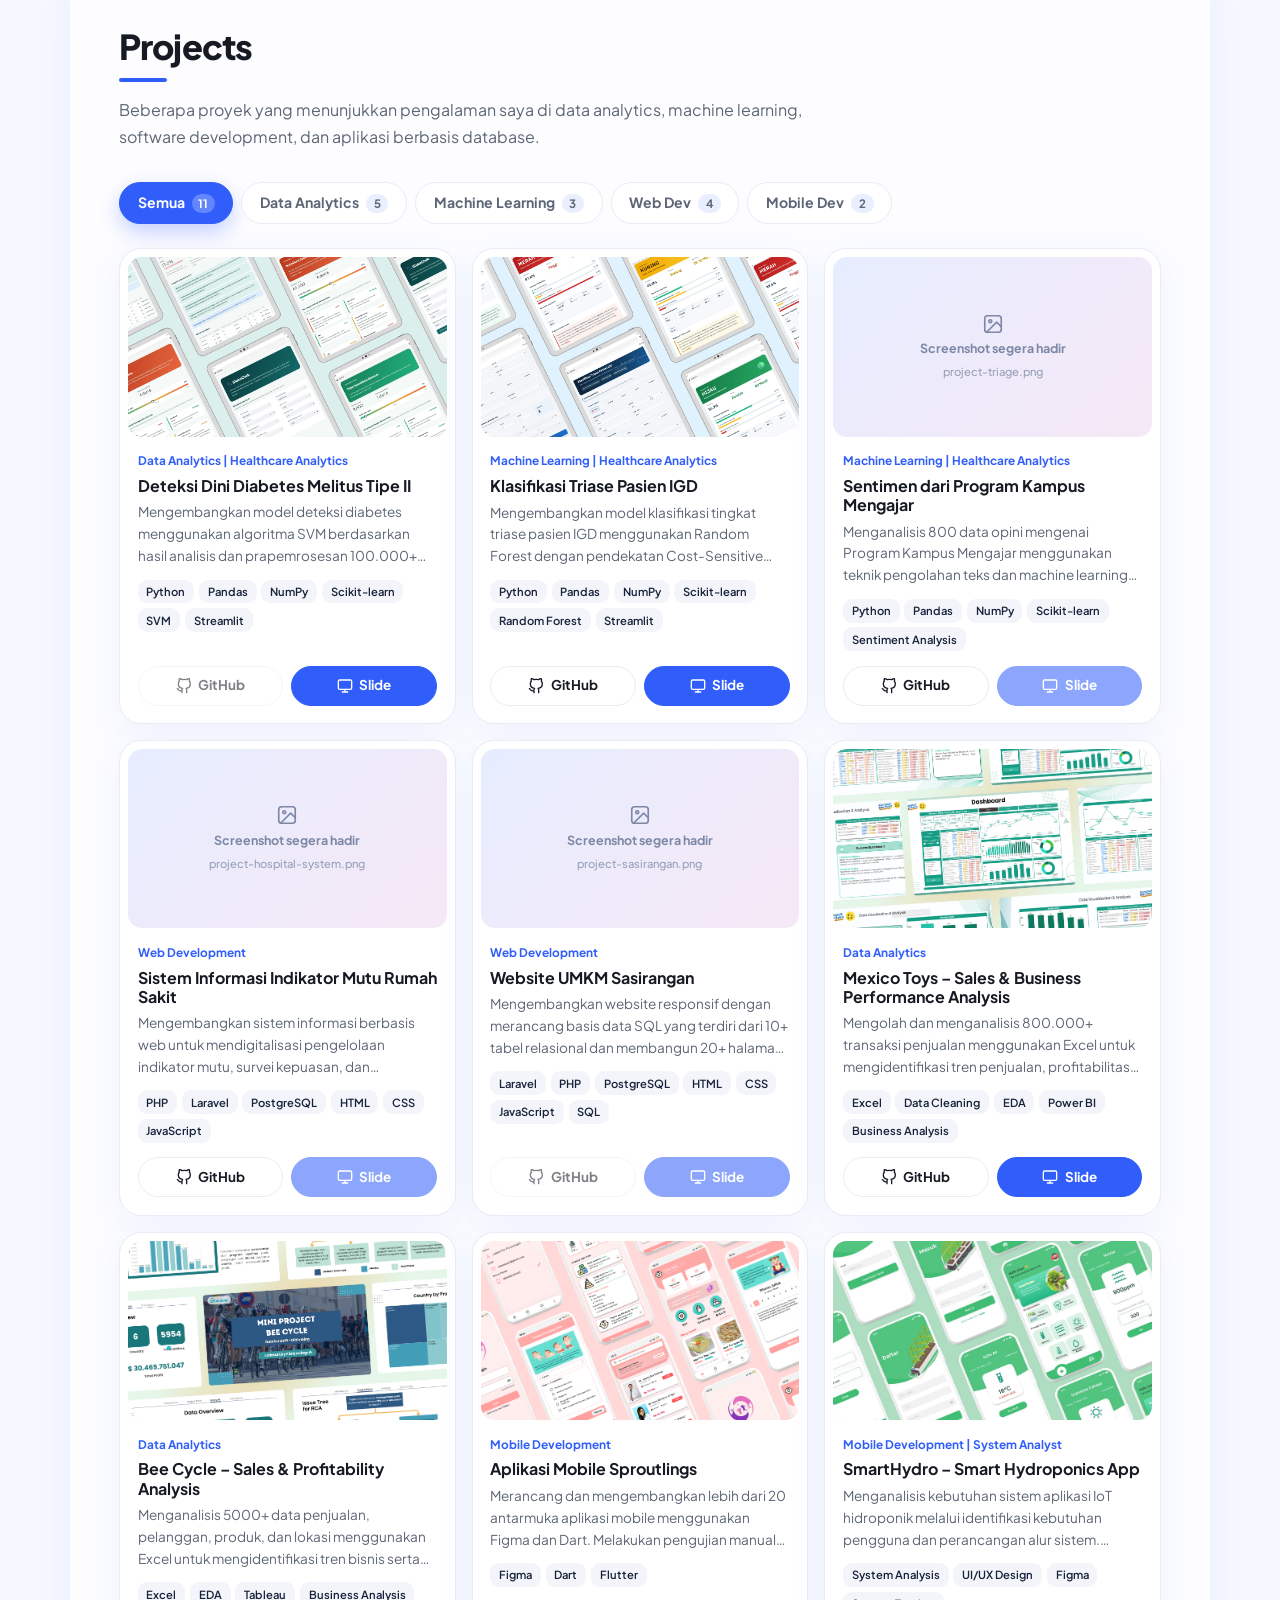
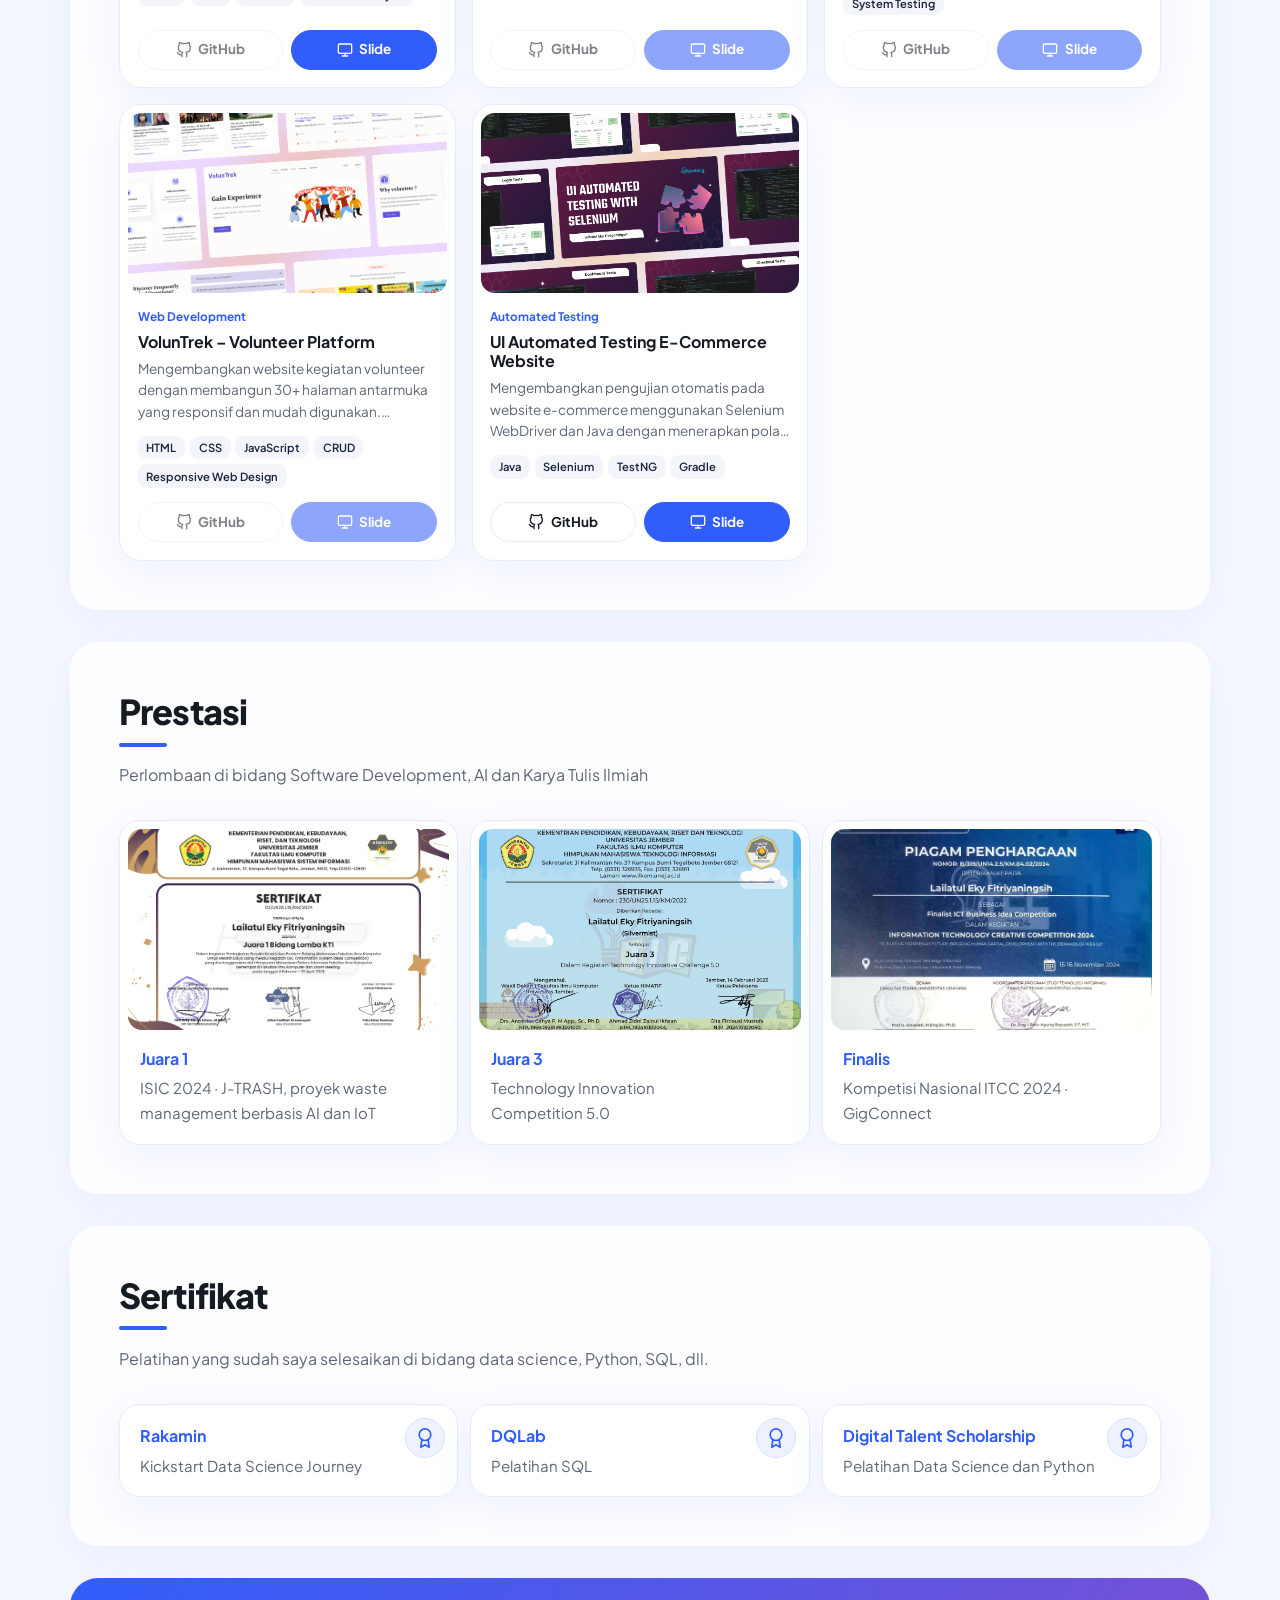
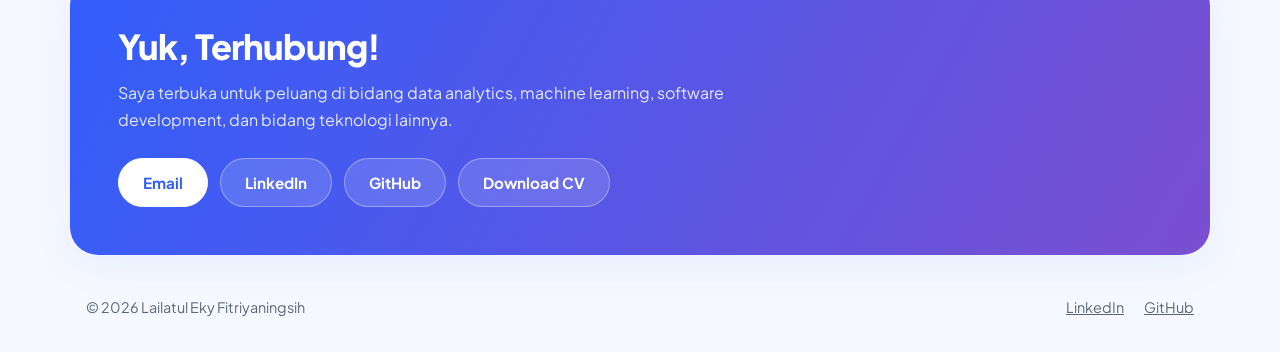
==== commit 04bb4644: "update Projects" ====
--- a/index.html
+++ b/index.html
@@ -60,7 +60,7 @@
       <img src="profile.jpg" alt="Potret [NAMA ANDA]" width="500" height="520">
     </figure>
       <ul class="stats" aria-label="Fakta singkat">
-        <li><strong>3,92</strong><span>IPK (dari 4,00)</span></li>
+        <li><strong>3,92</strong><span>IPK / 4,00</span></li>
         <li><strong>10+</strong><span>Projects</span></li>
         <li><strong>3</strong><span>Prestasi</span></li>
       </ul>
@@ -204,7 +204,7 @@
     <!-- Kartu yang dapat digunakan ulang: salin <article class="project">. data-cat berisi kunci yang dipisahkan spasi: analytics ml web mobile qa -->
     <div class="projects" id="project-grid">
             <article class="project" data-cat="analytics ml">
-        <div class="project__img"><span class="project__ph" aria-hidden="true"><svg width="28" height="28" viewBox="0 0 24 24" fill="none" stroke="currentColor" stroke-width="1.8" stroke-linecap="round" stroke-linejoin="round"><rect x="3" y="3" width="18" height="18" rx="3"/><circle cx="9" cy="9" r="1.6"/><path d="m21 15-5-5L5 21"/></svg>Screenshot segera hadir<small>project-triage.png</small></span><img src="assets/images/project-triage.png" alt="Screenshot aplikasi klasifikasi triase" width="640" height="400" loading="lazy"></div>
+        <div class="project__img"><span class="project__ph" aria-hidden="true"><svg width="28" height="28" viewBox="0 0 24 24" fill="none" stroke="currentColor" stroke-width="1.8" stroke-linecap="round" stroke-linejoin="round"><rect x="3" y="3" width="18" height="18" rx="3"/><circle cx="9" cy="9" r="1.6"/><path d="m21 15-5-5L5 21"/></svg>Screenshot segera hadir<small>project-triage.png</small></span><img src="projects/diabetes.png" alt="Screenshot aplikasi klasifikasi triase" width="640" height="400" loading="lazy"></div>
         <div class="project__body">
           <p class="project__cat">Data Analytics | Healthcare Analytics</p>
           <h3><button class="project__open" type="button" aria-haspopup="dialog">Deteksi Dini Diabetes Melitus Tipe II</button></h3>
@@ -217,7 +217,7 @@
         </div>
       </article>
       <article class="project" data-cat="analytics ml">
-        <div class="project__img"><span class="project__ph" aria-hidden="true"><svg width="28" height="28" viewBox="0 0 24 24" fill="none" stroke="currentColor" stroke-width="1.8" stroke-linecap="round" stroke-linejoin="round"><rect x="3" y="3" width="18" height="18" rx="3"/><circle cx="9" cy="9" r="1.6"/><path d="m21 15-5-5L5 21"/></svg>Screenshot segera hadir<small>project-triage.png</small></span><img src="assets/images/project-triage.png" alt="Screenshot aplikasi klasifikasi triase" width="640" height="400" loading="lazy"></div>
+        <div class="project__img"><span class="project__ph" aria-hidden="true"><svg width="28" height="28" viewBox="0 0 24 24" fill="none" stroke="currentColor" stroke-width="1.8" stroke-linecap="round" stroke-linejoin="round"><rect x="3" y="3" width="18" height="18" rx="3"/><circle cx="9" cy="9" r="1.6"/><path d="m21 15-5-5L5 21"/></svg>Screenshot segera hadir<small>project-triage.png</small></span><img src="projects/triase.png" alt="Screenshot aplikasi klasifikasi triase" width="640" height="400" loading="lazy"></div>
         <div class="project__body">
           <p class="project__cat">Machine Learning | Healthcare Analytics</p>
           <h3><button class="project__open" type="button" aria-haspopup="dialog">Klasifikasi Triase Pasien IGD</button></h3>
@@ -276,8 +276,8 @@
           <p>Mengolah dan menganalisis 800.000+ transaksi penjualan menggunakan Excel untuk mengidentifikasi tren penjualan, profitabilitas, dan kinerja toko. Menyusun strategi dengan target peningkatan profit 20%, pertumbuhan penjualan 5–10%, serta peningkatan profit toko 5%, kemudian memvisualisasikan insight melalui Power BI.</p>
           <ul class="tags"><li>Excel</li><li>Data Cleaning</li><li>EDA</li><li>Power BI</li><li>Business Analysis</li></ul>
           <div class="project__links">
-            <a class="btn-sm" href="https://github.com/YOUR-USERNAME/glucocheck" target="_blank" rel="noopener" aria-label="GlucoCheck: Aplikasi Prediksi Diabetes: repositori GitHub"><svg width="16" height="16" viewBox="0 0 24 24" fill="none" stroke="currentColor" stroke-width="2" stroke-linecap="round" stroke-linejoin="round" aria-hidden="true"><path d="M9 19c-5 1.5-5-2.5-7-3m14 6v-3.87a3.37 3.37 0 0 0-.94-2.61c3.14-.35 6.44-1.54 6.44-7A5.44 5.44 0 0 0 20 4.77 5.07 5.07 0 0 0 19.91 1S18.73.65 16 2.48a13.38 13.38 0 0 0-7 0C6.27.65 5.09 1 5.09 1A5.07 5.07 0 0 0 5 4.77a5.44 5.44 0 0 0-1.5 3.78c0 5.42 3.3 6.61 6.44 7A3.37 3.37 0 0 0 9 18.13V22"/></svg>GitHub</a>
-            <a class="btn-sm btn-sm--solid" href="https://docs.google.com/presentation/d/YOUR-SLIDES-ID-glucocheck" target="_blank" rel="noopener" aria-label="GlucoCheck: Aplikasi Prediksi Diabetes: slide presentasi"><svg width="16" height="16" viewBox="0 0 24 24" fill="none" stroke="currentColor" stroke-width="2" stroke-linecap="round" stroke-linejoin="round" aria-hidden="true"><rect x="2" y="3" width="20" height="14" rx="2"/><path d="M8 21h8M12 17v4"/></svg>Slide</a>
+            <a class="btn-sm" href="https://docs.google.com/spreadsheets/d/1bJsqDRddPyP4cCavV8JlxEhLnjo_VgaBhB_Na2hvqpA/edit?gid=1870117555#gid=1870117555" target="_blank" rel="noopener" aria-label="GlucoCheck: Aplikasi Prediksi Diabetes: repositori GitHub"><svg width="16" height="16" viewBox="0 0 24 24" fill="none" stroke="currentColor" stroke-width="2" stroke-linecap="round" stroke-linejoin="round" aria-hidden="true"><path d="M9 19c-5 1.5-5-2.5-7-3m14 6v-3.87a3.37 3.37 0 0 0-.94-2.61c3.14-.35 6.44-1.54 6.44-7A5.44 5.44 0 0 0 20 4.77 5.07 5.07 0 0 0 19.91 1S18.73.65 16 2.48a13.38 13.38 0 0 0-7 0C6.27.65 5.09 1 5.09 1A5.07 5.07 0 0 0 5 4.77a5.44 5.44 0 0 0-1.5 3.78c0 5.42 3.3 6.61 6.44 7A3.37 3.37 0 0 0 9 18.13V22"/></svg>GitHub</a>
+            <a class="btn-sm btn-sm--solid" href="https://canva.link/xt0k5oj6y65dt99" target="_blank" rel="noopener" aria-label="GlucoCheck: Aplikasi Prediksi Diabetes: slide presentasi"><svg width="16" height="16" viewBox="0 0 24 24" fill="none" stroke="currentColor" stroke-width="2" stroke-linecap="round" stroke-linejoin="round" aria-hidden="true"><rect x="2" y="3" width="20" height="14" rx="2"/><path d="M8 21h8M12 17v4"/></svg>Slide</a>
           </div>
         </div>
       </article>
@@ -290,7 +290,7 @@
           <ul class="tags"><li>Excel</li><li>EDA</li><li>Tableau</li><li>Business Analysis</li></ul>
           <div class="project__links">
             <a class="btn-sm" href="https://github.com/YOUR-USERNAME/glucocheck" target="_blank" rel="noopener" aria-label="GlucoCheck: Aplikasi Prediksi Diabetes: repositori GitHub"><svg width="16" height="16" viewBox="0 0 24 24" fill="none" stroke="currentColor" stroke-width="2" stroke-linecap="round" stroke-linejoin="round" aria-hidden="true"><path d="M9 19c-5 1.5-5-2.5-7-3m14 6v-3.87a3.37 3.37 0 0 0-.94-2.61c3.14-.35 6.44-1.54 6.44-7A5.44 5.44 0 0 0 20 4.77 5.07 5.07 0 0 0 19.91 1S18.73.65 16 2.48a13.38 13.38 0 0 0-7 0C6.27.65 5.09 1 5.09 1A5.07 5.07 0 0 0 5 4.77a5.44 5.44 0 0 0-1.5 3.78c0 5.42 3.3 6.61 6.44 7A3.37 3.37 0 0 0 9 18.13V22"/></svg>GitHub</a>
-            <a class="btn-sm btn-sm--solid" href="https://docs.google.com/presentation/d/YOUR-SLIDES-ID-glucocheck" target="_blank" rel="noopener" aria-label="GlucoCheck: Aplikasi Prediksi Diabetes: slide presentasi"><svg width="16" height="16" viewBox="0 0 24 24" fill="none" stroke="currentColor" stroke-width="2" stroke-linecap="round" stroke-linejoin="round" aria-hidden="true"><rect x="2" y="3" width="20" height="14" rx="2"/><path d="M8 21h8M12 17v4"/></svg>Slide</a>
+            <a class="btn-sm btn-sm--solid" href="https://canva.link/4tlahzp1htn63hq" target="_blank" rel="noopener" aria-label="GlucoCheck: Aplikasi Prediksi Diabetes: slide presentasi"><svg width="16" height="16" viewBox="0 0 24 24" fill="none" stroke="currentColor" stroke-width="2" stroke-linecap="round" stroke-linejoin="round" aria-hidden="true"><rect x="2" y="3" width="20" height="14" rx="2"/><path d="M8 21h8M12 17v4"/></svg>Slide</a>
           </div>
         </div>
       </article>
@@ -334,7 +334,7 @@
         </div>
       </article>
       <article class="project" data-cat="web">
-        <div class="project__img"><span class="project__ph" aria-hidden="true"><svg width="28" height="28" viewBox="0 0 24 24" fill="none" stroke="currentColor" stroke-width="1.8" stroke-linecap="round" stroke-linejoin="round"><rect x="3" y="3" width="18" height="18" rx="3"/><circle cx="9" cy="9" r="1.6"/><path d="m21 15-5-5L5 21"/></svg>Screenshot segera hadir<small>project-sproutlings.png</small></span><img src="assets/images/project-sproutlings.png" alt="Mockup aplikasi mobile Sproutlings" width="640" height="400" loading="lazy"></div>
+        <div class="project__img"><span class="project__ph" aria-hidden="true"><svg width="28" height="28" viewBox="0 0 24 24" fill="none" stroke="currentColor" stroke-width="1.8" stroke-linecap="round" stroke-linejoin="round"><rect x="3" y="3" width="18" height="18" rx="3"/><circle cx="9" cy="9" r="1.6"/><path d="m21 15-5-5L5 21"/></svg>Screenshot segera hadir<small>project-sproutlings.png</small></span><img src="projects/qa.png" alt="Mockup aplikasi mobile Sproutlings" width="640" height="400" loading="lazy"></div>
         <div class="project__body">
           <p class="project__cat">Automated Testing</p>
           <h3><button class="project__open" type="button" aria-haspopup="dialog">UI Automated Testing E-Commerce Website</button></h3>
@@ -357,15 +357,15 @@
     <ul class="awards awards--media">
       <li>
         <div class="award__img"><span class="project__ph" aria-hidden="true"><svg width="22" height="22" viewBox="0 0 24 24" fill="none" stroke="currentColor" stroke-width="1.8" stroke-linecap="round" stroke-linejoin="round" aria-hidden="true"><rect x="3" y="3" width="18" height="18" rx="3"/><circle cx="9" cy="9" r="1.6"/><path d="m21 15-5-5L5 21"/></svg>Foto segera hadir<small>achievement-isic-2024.jpg</small></span><img src="achievements/ISIC.png" alt="Foto: penghargaan ISIC 2024" width="640" height="400" loading="lazy"></div>
-        <div class="award__body"><strong>Juara 1</strong><span>ISIC 2024 · J-TRASH, proyek waste management berbasis AI dan IoT</span><button class="cert-btn" type="button" data-cert="achievements/ISIC.png" data-title="Juara 1, ISIC 2024" title="Lihat sertifikat" aria-haspopup="dialog" aria-label="Lihat sertifikat: Juara 1, ISIC 2024"><svg width="20" height="20" viewBox="0 0 24 24" fill="none" stroke="currentColor" stroke-width="2" stroke-linecap="round" stroke-linejoin="round" aria-hidden="true"><circle cx="12" cy="8" r="7"/><path d="M8.21 13.89 7 23l5-3 5 3-1.21-9.12"/></svg></button></div>
+        <div class="award__body"><strong>Juara 1</strong><span>ISIC 2024 · J-TRASH, proyek waste management berbasis AI dan IoT</span></div>
       </li>
       <li>
         <div class="award__img"><span class="project__ph" aria-hidden="true"><svg width="22" height="22" viewBox="0 0 24 24" fill="none" stroke="currentColor" stroke-width="1.8" stroke-linecap="round" stroke-linejoin="round" aria-hidden="true"><rect x="3" y="3" width="18" height="18" rx="3"/><circle cx="9" cy="9" r="1.6"/><path d="m21 15-5-5L5 21"/></svg>Foto segera hadir<small>achievement-tic-5.jpg</small></span><img src="achievements/TIC.jpg" alt="Foto: penghargaan Technology Innovation Competition 5.0" width="640" height="400" loading="lazy"></div>
-        <div class="award__body"><strong>Juara 3</strong><span>Technology Innovation Competition 5.0</span><button class="cert-btn" type="button" data-cert="achievements/TIC.jpg" data-title="Juara 3, Technology Innovation Competition 5.0" title="Lihat sertifikat" aria-haspopup="dialog" aria-label="Lihat sertifikat: Juara 3, Technology Innovation Competition 5.0"><svg width="20" height="20" viewBox="0 0 24 24" fill="none" stroke="currentColor" stroke-width="2" stroke-linecap="round" stroke-linejoin="round" aria-hidden="true"><circle cx="12" cy="8" r="7"/><path d="M8.21 13.89 7 23l5-3 5 3-1.21-9.12"/></svg></button></div>
+        <div class="award__body"><strong>Juara 3</strong><span>Technology Innovation Competition 5.0</span></div>
       </li>
       <li>
         <div class="award__img"><span class="project__ph" aria-hidden="true"><svg width="22" height="22" viewBox="0 0 24 24" fill="none" stroke="currentColor" stroke-width="1.8" stroke-linecap="round" stroke-linejoin="round" aria-hidden="true"><rect x="3" y="3" width="18" height="18" rx="3"/><circle cx="9" cy="9" r="1.6"/><path d="m21 15-5-5L5 21"/></svg>Foto segera hadir<small>achievement-itcc-2024.jpg</small></span><img src="achievements/ITCC.jpg" alt="Foto: Kompetisi Nasional ITCC 2024" width="640" height="400" loading="lazy"></div>
-        <div class="award__body"><strong>Finalis</strong><span>Kompetisi Nasional ITCC 2024 · GigConnect</span><button class="cert-btn" type="button" data-cert="achievements/ITCC.jpg" data-title="Finalis, Kompetisi Nasional ITCC 2024" title="Lihat sertifikat" aria-haspopup="dialog" aria-label="Lihat sertifikat: Finalis, Kompetisi Nasional ITCC 2024"><svg width="20" height="20" viewBox="0 0 24 24" fill="none" stroke="currentColor" stroke-width="2" stroke-linecap="round" stroke-linejoin="round" aria-hidden="true"><circle cx="12" cy="8" r="7"/><path d="M8.21 13.89 7 23l5-3 5 3-1.21-9.12"/></svg></button></div>
+        <div class="award__body"><strong>Finalis</strong><span>Kompetisi Nasional ITCC 2024 · GigConnect</span></div>
       </li>
     </ul>
   </div>
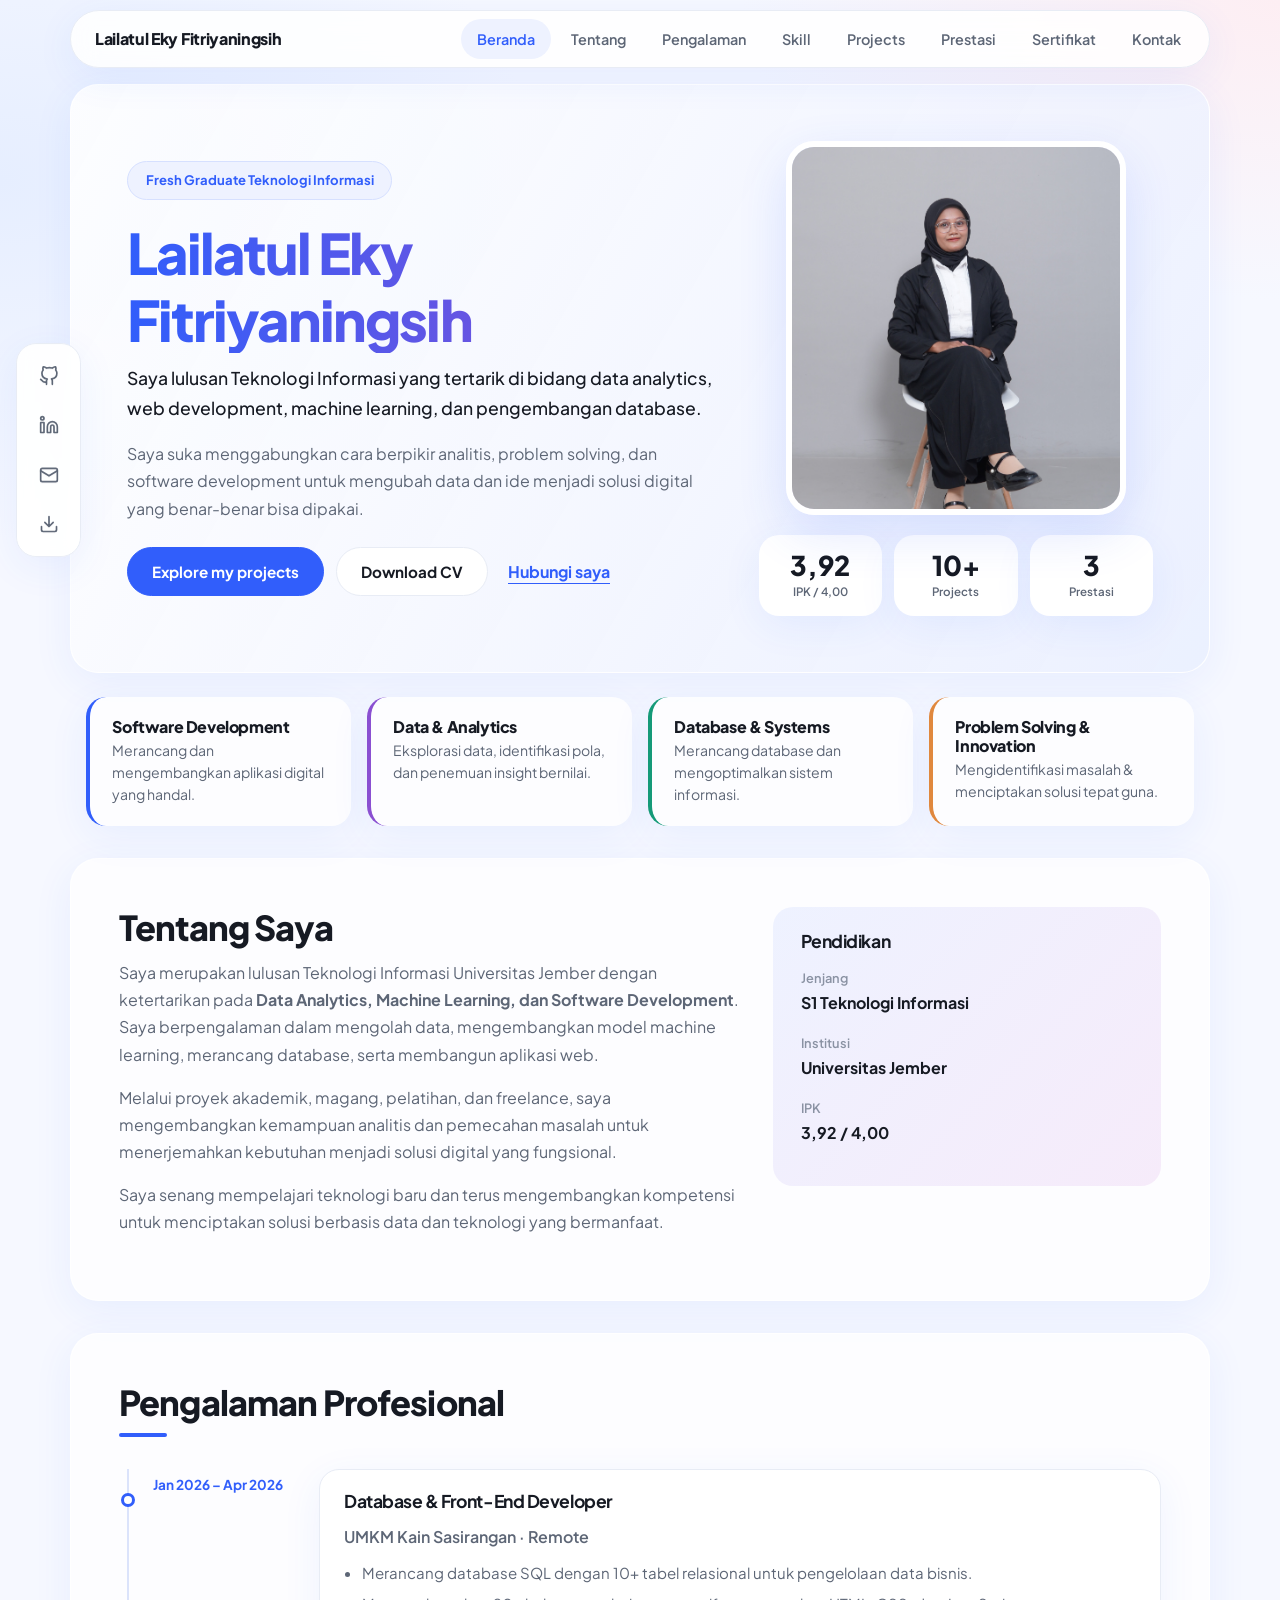
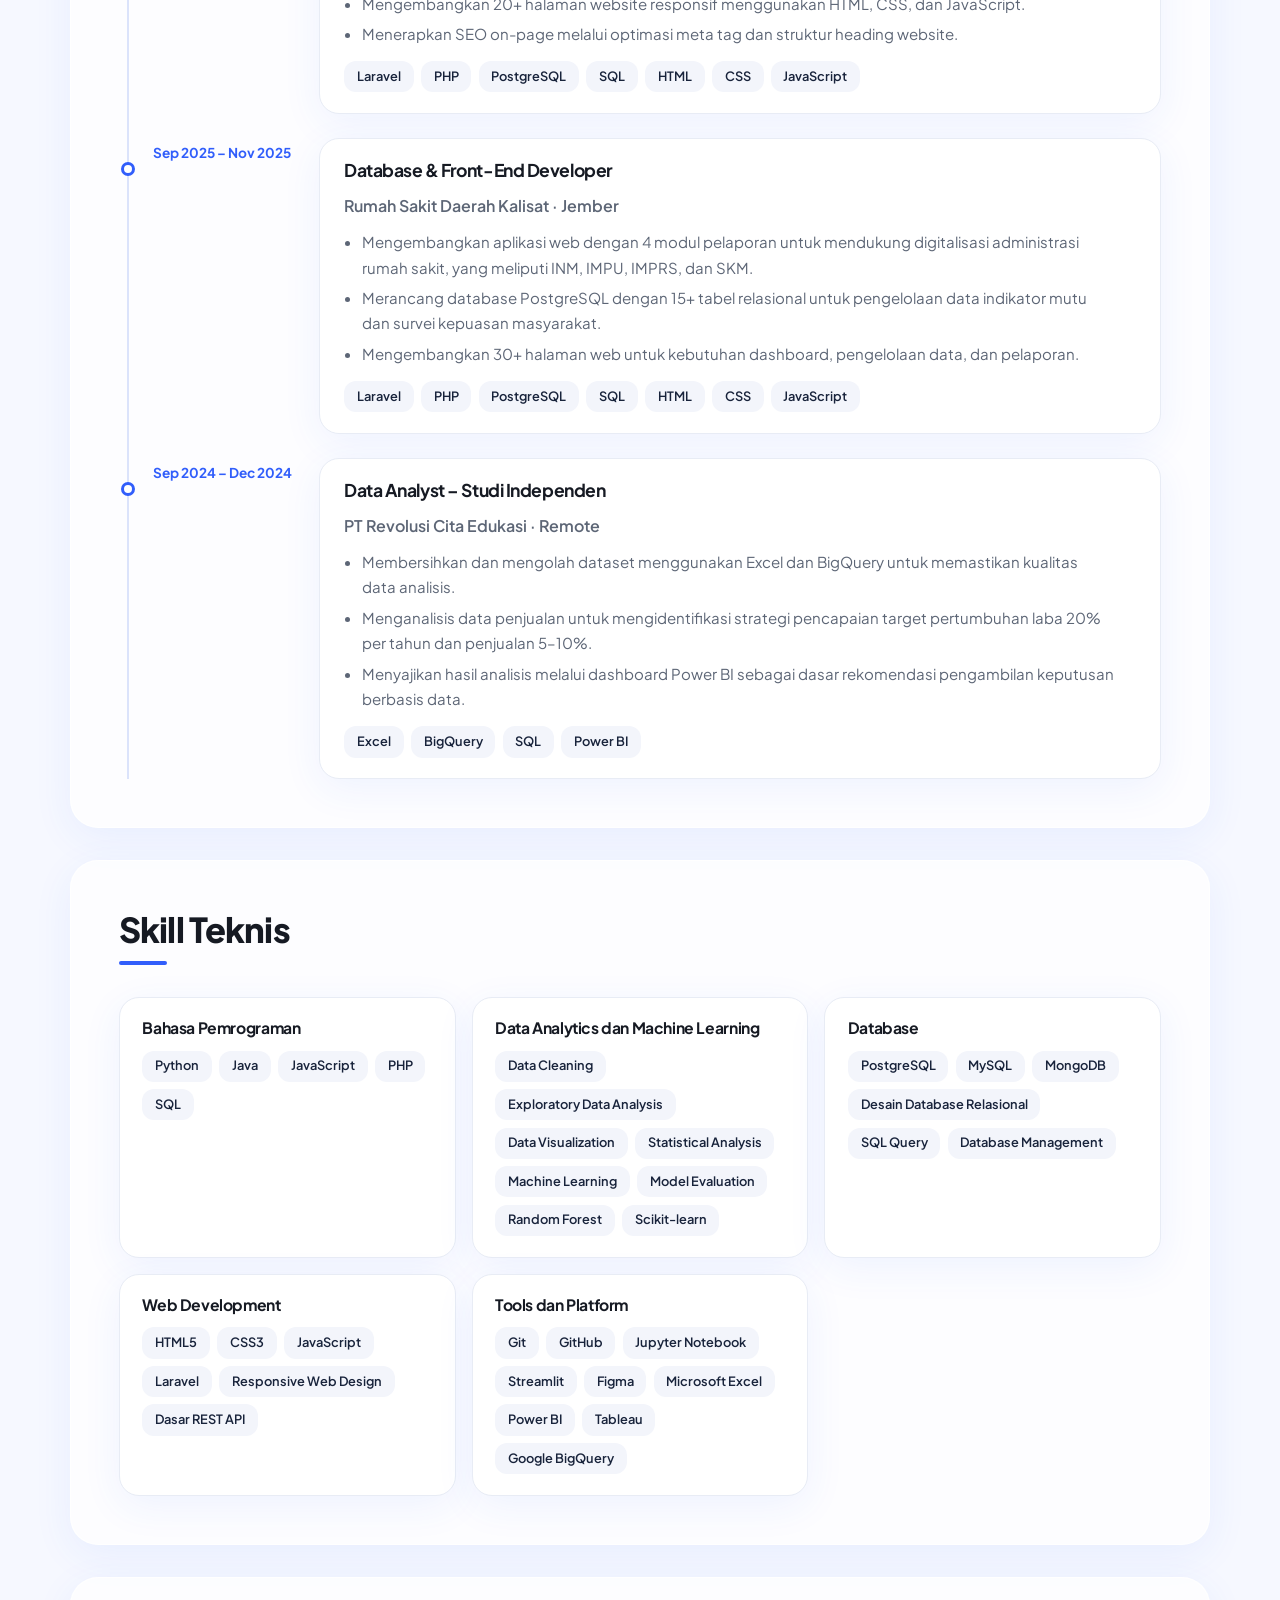
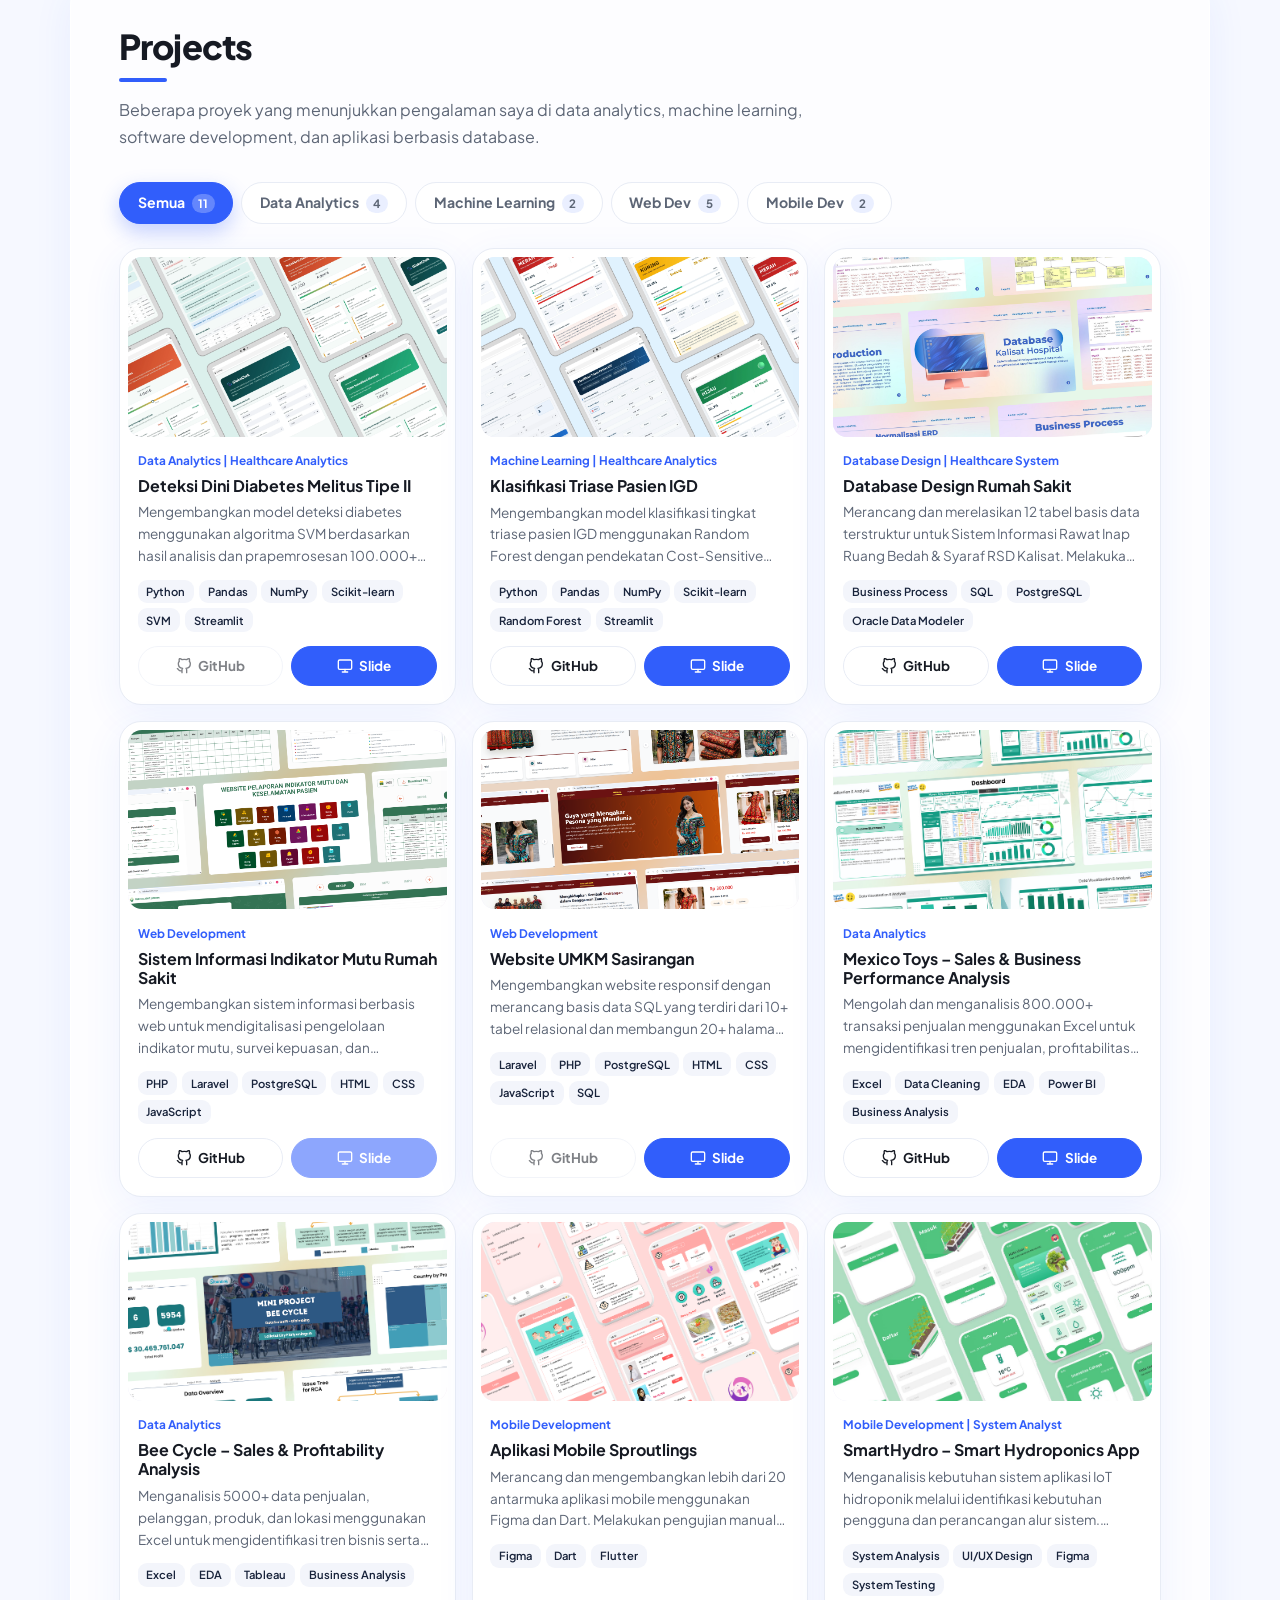
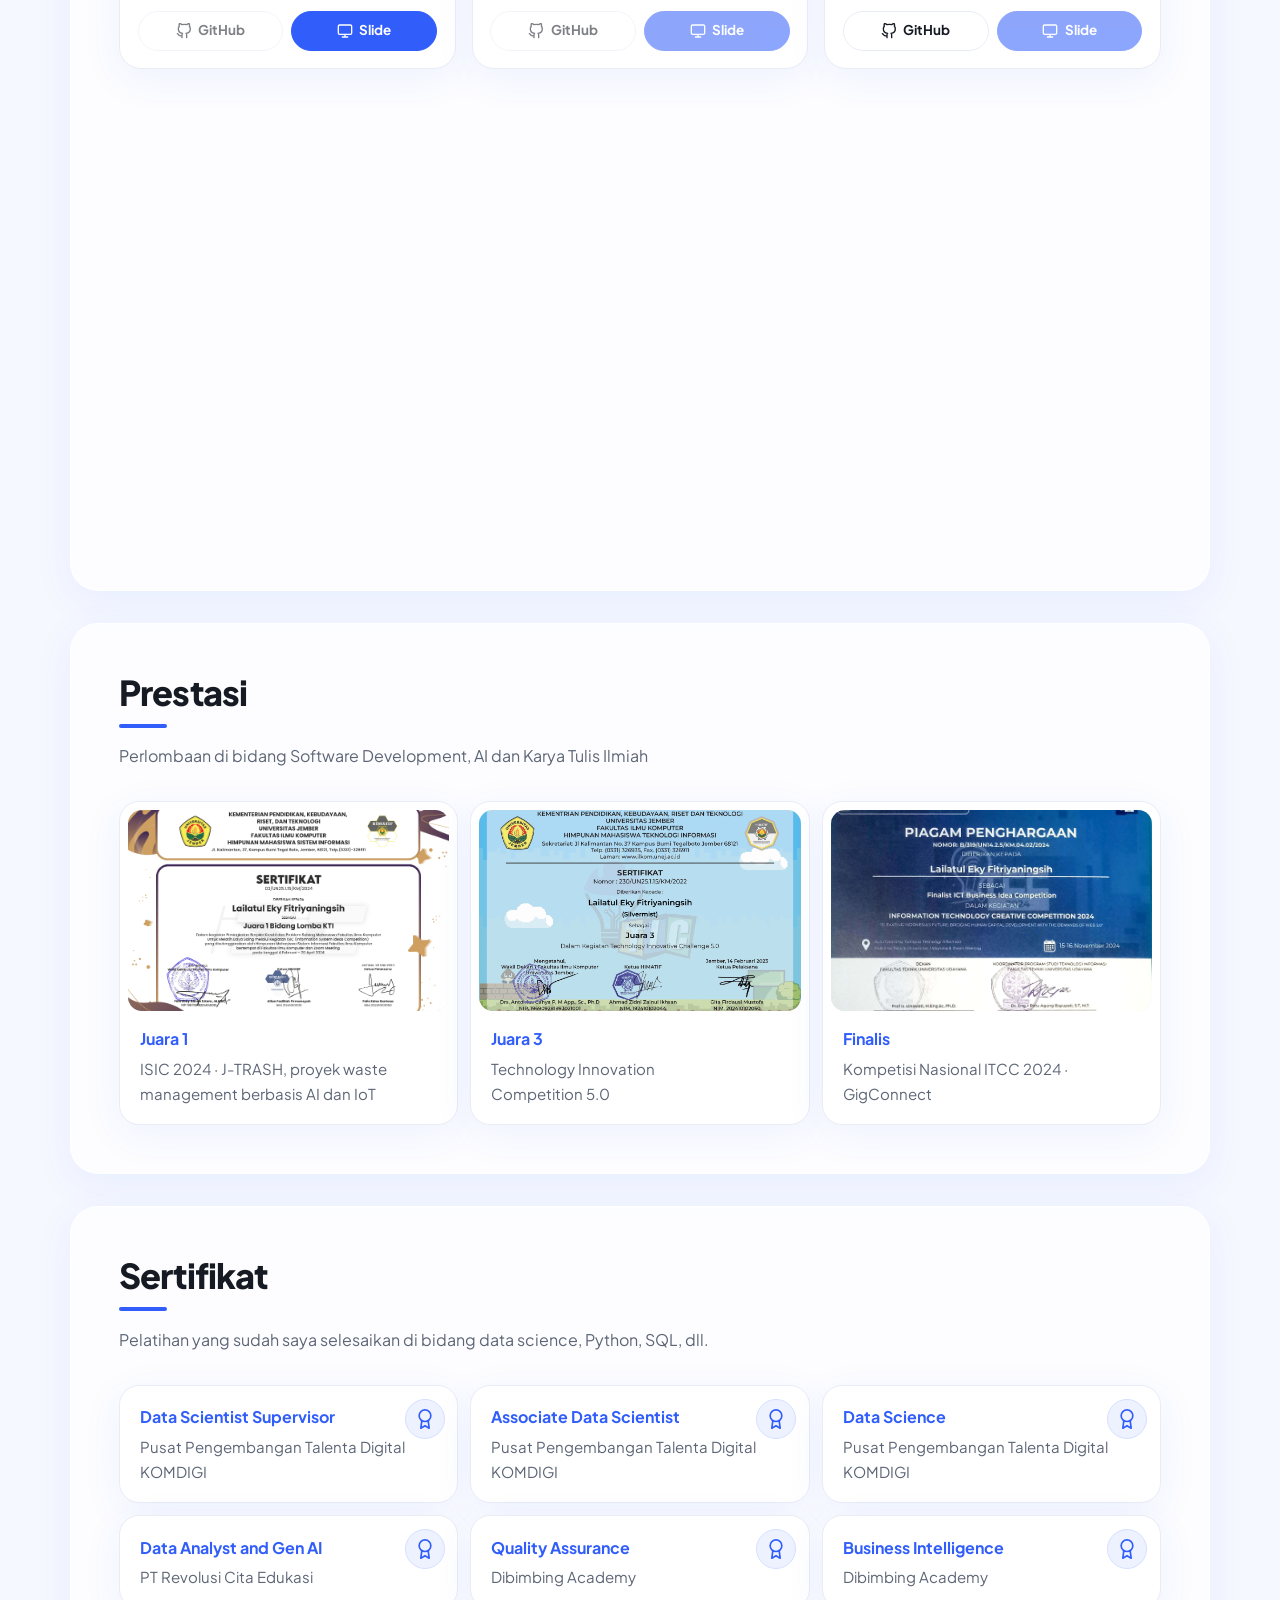
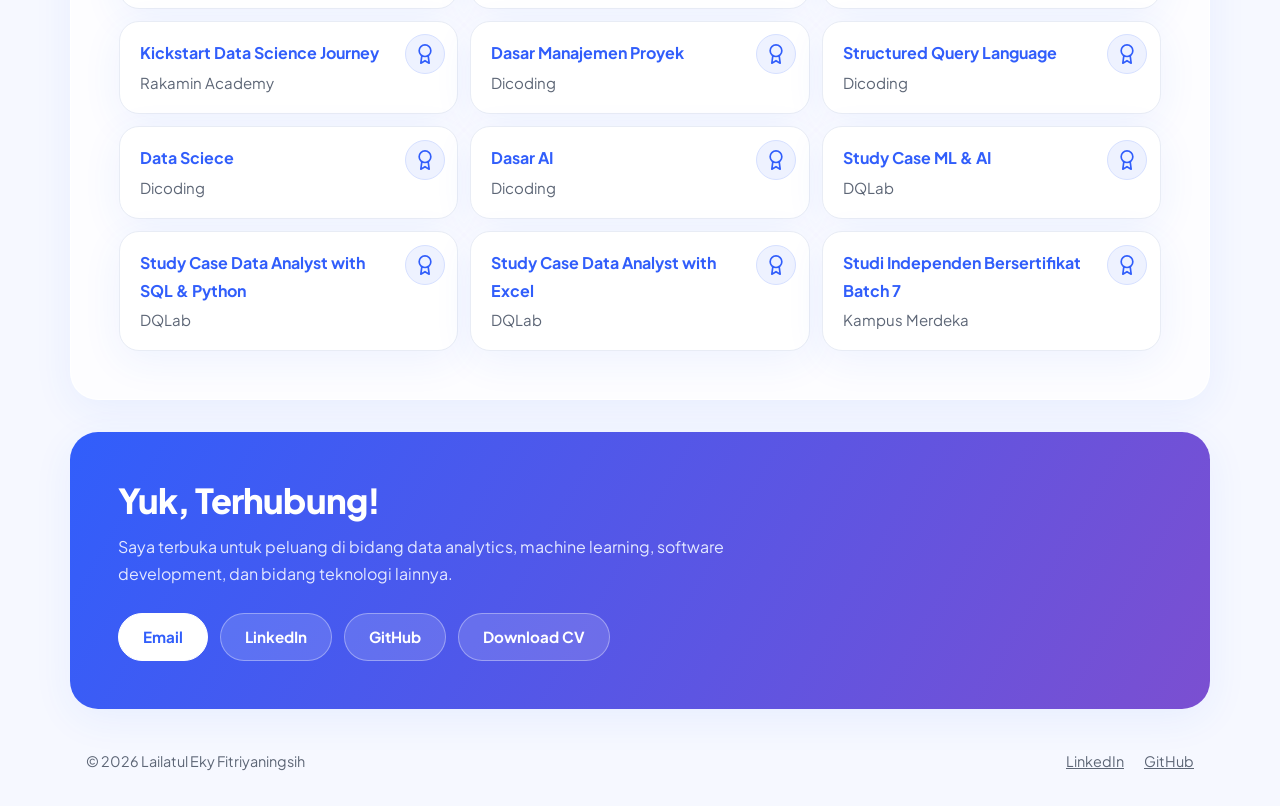
==== commit ebc5f3dc: "update Projects & Ceritification" ====
--- a/index.html
+++ b/index.html
@@ -229,21 +229,21 @@
           </div>
         </div>
       </article>
-      <article class="project" data-cat="analytics ml">
-        <div class="project__img"><span class="project__ph" aria-hidden="true"><svg width="28" height="28" viewBox="0 0 24 24" fill="none" stroke="currentColor" stroke-width="1.8" stroke-linecap="round" stroke-linejoin="round"><rect x="3" y="3" width="18" height="18" rx="3"/><circle cx="9" cy="9" r="1.6"/><path d="m21 15-5-5L5 21"/></svg>Screenshot segera hadir<small>project-triage.png</small></span><img src="assets/images/project-triage.png" alt="Screenshot aplikasi klasifikasi triase" width="640" height="400" loading="lazy"></div>
-        <div class="project__body">
-          <p class="project__cat">Machine Learning | Healthcare Analytics</p>
-          <h3><button class="project__open" type="button" aria-haspopup="dialog">Sentimen dari Program Kampus Mengajar</button></h3>
-          <p>Menganalisis 800 data opini mengenai Program Kampus Mengajar menggunakan teknik pengolahan teks dan machine learning untuk mengidentifikasi kecenderungan sentimen serta memahami persepsi terhadap program.</p>
-          <ul class="tags"><li>Python</li><li>Pandas</li><li>NumPy</li><li>Scikit-learn</li><li>Sentiment Analysis</li></ul>
-          <div class="project__links">
-            <a class="btn-sm" href="https://github.com/lailatulekyf/Sentiment-Analysis-of-Kampus-Mengajar-Program-Opinions" target="_blank" rel="noopener" aria-label="Klasifikasi Triase Pasien IGD: repositori GitHub"><svg width="16" height="16" viewBox="0 0 24 24" fill="none" stroke="currentColor" stroke-width="2" stroke-linecap="round" stroke-linejoin="round" aria-hidden="true"><path d="M9 19c-5 1.5-5-2.5-7-3m14 6v-3.87a3.37 3.37 0 0 0-.94-2.61c3.14-.35 6.44-1.54 6.44-7A5.44 5.44 0 0 0 20 4.77 5.07 5.07 0 0 0 19.91 1S18.73.65 16 2.48a13.38 13.38 0 0 0-7 0C6.27.65 5.09 1 5.09 1A5.07 5.07 0 0 0 5 4.77a5.44 5.44 0 0 0-1.5 3.78c0 5.42 3.3 6.61 6.44 7A3.37 3.37 0 0 0 9 18.13V22"/></svg>GitHub</a>
-            <a class="btn-sm btn-sm--solid" href="https://docs.google.com/presentation/d/YOUR-SLIDES-ID-triage-classification" target="_blank" rel="noopener" aria-label="Klasifikasi Triase Pasien IGD: slide presentasi"><svg width="16" height="16" viewBox="0 0 24 24" fill="none" stroke="currentColor" stroke-width="2" stroke-linecap="round" stroke-linejoin="round" aria-hidden="true"><rect x="2" y="3" width="20" height="14" rx="2"/><path d="M8 21h8M12 17v4"/></svg>Slide</a>
+      <article class="project" data-cat="web">
+        <div class="project__img"><span class="project__ph" aria-hidden="true"><svg width="28" height="28" viewBox="0 0 24 24" fill="none" stroke="currentColor" stroke-width="1.8" stroke-linecap="round" stroke-linejoin="round"><rect x="3" y="3" width="18" height="18" rx="3"/><circle cx="9" cy="9" r="1.6"/><path d="m21 15-5-5L5 21"/></svg>Screenshot segera hadir<small>project-triage.png</small></span><img src="projects/rsd.png" alt="Screenshot aplikasi database rumah sakit" width="640" height="400" loading="lazy"></div>
+        <div class="project__body">
+          <p class="project__cat">Database Design | Healthcare System</p>
+          <h3><button class="project__open" type="button" aria-haspopup="dialog">Database Design Rumah Sakit</button></h3>
+          <p>Merancang dan merelasikan 12 tabel basis data terstruktur untuk Sistem Informasi Rawat Inap Ruang Bedah & Syaraf RSD Kalisat. Melakukan pemodelan ERD, normalisasi data, PDM, hingga implementasi skrip DDL/DML SQL untuk efisiensi alur administrasi dan rekam medis.</p>
+          <ul class="tags"><li>Business Process</li><li>SQL</li><li>PostgreSQL</li><li>Oracle Data Modeler</li></ul>
+          <div class="project__links">
+            <a class="btn-sm" href="https://github.com/lailatulekyf/Database-Information-System-for-Kalisat-Hospital-Services" target="_blank" rel="noopener" aria-label="Database Design Rumah Sakit: repositori GitHub"><svg width="16" height="16" viewBox="0 0 24 24" fill="none" stroke="currentColor" stroke-width="2" stroke-linecap="round" stroke-linejoin="round" aria-hidden="true"><path d="M9 19c-5 1.5-5-2.5-7-3m14 6v-3.87a3.37 3.37 0 0 0-.94-2.61c3.14-.35 6.44-1.54 6.44-7A5.44 5.44 0 0 0 20 4.77 5.07 5.07 0 0 0 19.91 1S18.73.65 16 2.48a13.38 13.38 0 0 0-7 0C6.27.65 5.09 1 5.09 1A5.07 5.07 0 0 0 5 4.77a5.44 5.44 0 0 0-1.5 3.78c0 5.42 3.3 6.61 6.44 7A3.37 3.37 0 0 0 9 18.13V22"/></svg>GitHub</a>
+            <a class="btn-sm btn-sm--solid" href="https://canva.link/4i1eh0flw9lvuom" target="_blank" rel="noopener" aria-label="Database Design Rumah Sakit: slide presentasi"><svg width="16" height="16" viewBox="0 0 24 24" fill="none" stroke="currentColor" stroke-width="2" stroke-linecap="round" stroke-linejoin="round" aria-hidden="true"><rect x="2" y="3" width="20" height="14" rx="2"/><path d="M8 21h8M12 17v4"/></svg>Slide</a>
           </div>
         </div>
       </article>
 <article class="project" data-cat="web">
-        <div class="project__img"><span class="project__ph" aria-hidden="true"><svg width="28" height="28" viewBox="0 0 24 24" fill="none" stroke="currentColor" stroke-width="1.8" stroke-linecap="round" stroke-linejoin="round"><rect x="3" y="3" width="18" height="18" rx="3"/><circle cx="9" cy="9" r="1.6"/><path d="m21 15-5-5L5 21"/></svg>Screenshot segera hadir<small>project-hospital-system.png</small></span><img src="assets/images/project-hospital-system.png" alt="Screenshot dasbor indikator mutu rumah sakit" width="640" height="400" loading="lazy"></div>
+        <div class="project__img"><span class="project__ph" aria-hidden="true"><svg width="28" height="28" viewBox="0 0 24 24" fill="none" stroke="currentColor" stroke-width="1.8" stroke-linecap="round" stroke-linejoin="round"><rect x="3" y="3" width="18" height="18" rx="3"/><circle cx="9" cy="9" r="1.6"/><path d="m21 15-5-5L5 21"/></svg>Screenshot segera hadir<small>project-hospital-system.png</small></span><img src="projects/mutu.png" alt="Screenshot dasbor indikator mutu rumah sakit" width="640" height="400" loading="lazy"></div>
         <div class="project__body">
           <p class="project__cat">Web Development</p>
           <h3><button class="project__open" type="button" aria-haspopup="dialog">Sistem Informasi Indikator Mutu Rumah Sakit</button></h3>
@@ -256,7 +256,7 @@
         </div>
       </article>
 <article class="project" data-cat="web">
-        <div class="project__img"><span class="project__ph" aria-hidden="true"><svg width="28" height="28" viewBox="0 0 24 24" fill="none" stroke="currentColor" stroke-width="1.8" stroke-linecap="round" stroke-linejoin="round"><rect x="3" y="3" width="18" height="18" rx="3"/><circle cx="9" cy="9" r="1.6"/><path d="m21 15-5-5L5 21"/></svg>Screenshot segera hadir<small>project-sasirangan.png</small></span><img src="assets/images/project-sasirangan.png" alt="Screenshot website bisnis Sasirangan" width="640" height="400" loading="lazy"></div>
+        <div class="project__img"><span class="project__ph" aria-hidden="true"><svg width="28" height="28" viewBox="0 0 24 24" fill="none" stroke="currentColor" stroke-width="1.8" stroke-linecap="round" stroke-linejoin="round"><rect x="3" y="3" width="18" height="18" rx="3"/><circle cx="9" cy="9" r="1.6"/><path d="m21 15-5-5L5 21"/></svg>Screenshot segera hadir<small>project-sasirangan.png</small></span><img src="projects/umkm.png" alt="Screenshot website bisnis Sasirangan" width="640" height="400" loading="lazy"></div>
         <div class="project__body">
           <p class="project__cat">Web Development</p>
           <h3><button class="project__open" type="button" aria-haspopup="dialog">Website UMKM Sasirangan</button></h3>
@@ -264,7 +264,7 @@
           <ul class="tags"><li>Laravel</li><li>PHP</li><li>PostgreSQL</li><li>HTML</li><li>CSS</li><li>JavaScript</li><li>SQL</li></ul>
           <div class="project__links">
             <a class="btn-sm" href="https://github.com/YOUR-USERNAME/sasirangan-website" target="_blank" rel="noopener" aria-label="Website dan Sistem Database UMKM Sasirangan: repositori GitHub"><svg width="16" height="16" viewBox="0 0 24 24" fill="none" stroke="currentColor" stroke-width="2" stroke-linecap="round" stroke-linejoin="round" aria-hidden="true"><path d="M9 19c-5 1.5-5-2.5-7-3m14 6v-3.87a3.37 3.37 0 0 0-.94-2.61c3.14-.35 6.44-1.54 6.44-7A5.44 5.44 0 0 0 20 4.77 5.07 5.07 0 0 0 19.91 1S18.73.65 16 2.48a13.38 13.38 0 0 0-7 0C6.27.65 5.09 1 5.09 1A5.07 5.07 0 0 0 5 4.77a5.44 5.44 0 0 0-1.5 3.78c0 5.42 3.3 6.61 6.44 7A3.37 3.37 0 0 0 9 18.13V22"/></svg>GitHub</a>
-            <a class="btn-sm btn-sm--solid" href="https://docs.google.com/presentation/d/YOUR-SLIDES-ID-sasirangan-website" target="_blank" rel="noopener" aria-label="Website dan Sistem Database UMKM Sasirangan: slide presentasi"><svg width="16" height="16" viewBox="0 0 24 24" fill="none" stroke="currentColor" stroke-width="2" stroke-linecap="round" stroke-linejoin="round" aria-hidden="true"><rect x="2" y="3" width="20" height="14" rx="2"/><path d="M8 21h8M12 17v4"/></svg>Slide</a>
+            <a class="btn-sm btn-sm--solid" href="https://sasirangankontemporer.com/" target="_blank" rel="noopener" aria-label="Website dan Sistem Database UMKM Sasirangan: slide presentasi"><svg width="16" height="16" viewBox="0 0 24 24" fill="none" stroke="currentColor" stroke-width="2" stroke-linecap="round" stroke-linejoin="round" aria-hidden="true"><rect x="2" y="3" width="20" height="14" rx="2"/><path d="M8 21h8M12 17v4"/></svg>Slide</a>
           </div>
         </div>
       </article>
@@ -315,7 +315,7 @@
           <p>Menganalisis kebutuhan sistem aplikasi IoT hidroponik melalui identifikasi kebutuhan pengguna dan perancangan alur sistem. Merancang 15+ antarmuka UI/UX serta melakukan pengujian terhadap hasil pengembangan untuk memastikan kesesuaian fitur dan kebutuhan sistem.</p>
           <ul class="tags"><li>System Analysis</li><li>UI/UX Design</li><li>Figma</li><li>System Testing</li></ul>
           <div class="project__links">
-            <a class="btn-sm" href="https://github.com/YOUR-USERNAME/sproutlings" target="_blank" rel="noopener" aria-label="Aplikasi Mobile Sproutlings: repositori GitHub"><svg width="16" height="16" viewBox="0 0 24 24" fill="none" stroke="currentColor" stroke-width="2" stroke-linecap="round" stroke-linejoin="round" aria-hidden="true"><path d="M9 19c-5 1.5-5-2.5-7-3m14 6v-3.87a3.37 3.37 0 0 0-.94-2.61c3.14-.35 6.44-1.54 6.44-7A5.44 5.44 0 0 0 20 4.77 5.07 5.07 0 0 0 19.91 1S18.73.65 16 2.48a13.38 13.38 0 0 0-7 0C6.27.65 5.09 1 5.09 1A5.07 5.07 0 0 0 5 4.77a5.44 5.44 0 0 0-1.5 3.78c0 5.42 3.3 6.61 6.44 7A3.37 3.37 0 0 0 9 18.13V22"/></svg>GitHub</a>
+            <a class="btn-sm" href="https://github.com/lailatulekyf/Software-Architecture-and-Design-App-SmartHydro" target="_blank" rel="noopener" aria-label="Aplikasi Mobile Sproutlings: repositori GitHub"><svg width="16" height="16" viewBox="0 0 24 24" fill="none" stroke="currentColor" stroke-width="2" stroke-linecap="round" stroke-linejoin="round" aria-hidden="true"><path d="M9 19c-5 1.5-5-2.5-7-3m14 6v-3.87a3.37 3.37 0 0 0-.94-2.61c3.14-.35 6.44-1.54 6.44-7A5.44 5.44 0 0 0 20 4.77 5.07 5.07 0 0 0 19.91 1S18.73.65 16 2.48a13.38 13.38 0 0 0-7 0C6.27.65 5.09 1 5.09 1A5.07 5.07 0 0 0 5 4.77a5.44 5.44 0 0 0-1.5 3.78c0 5.42 3.3 6.61 6.44 7A3.37 3.37 0 0 0 9 18.13V22"/></svg>GitHub</a>
             <a class="btn-sm btn-sm--solid" href="https://docs.google.com/presentation/d/YOUR-SLIDES-ID-sproutlings" target="_blank" rel="noopener" aria-label="Aplikasi Mobile Sproutlings: slide presentasi"><svg width="16" height="16" viewBox="0 0 24 24" fill="none" stroke="currentColor" stroke-width="2" stroke-linecap="round" stroke-linejoin="round" aria-hidden="true"><rect x="2" y="3" width="20" height="14" rx="2"/><path d="M8 21h8M12 17v4"/></svg>Slide</a>
           </div>
         </div>
@@ -328,7 +328,7 @@
           <p>Mengembangkan website kegiatan volunteer dengan membangun 30+ halaman antarmuka yang responsif dan mudah digunakan. Mengimplementasikan fitur CRUD untuk mendukung pengelolaan data dan informasi kegiatan volunteer.</p>
           <ul class="tags"><li>HTML</li><li>CSS</li><li>JavaScript</li><li>CRUD</li><li>Responsive Web Design</li></ul>
           <div class="project__links">
-            <a class="btn-sm" href="https://github.com/YOUR-USERNAME/sproutlings" target="_blank" rel="noopener" aria-label="Aplikasi Mobile Sproutlings: repositori GitHub"><svg width="16" height="16" viewBox="0 0 24 24" fill="none" stroke="currentColor" stroke-width="2" stroke-linecap="round" stroke-linejoin="round" aria-hidden="true"><path d="M9 19c-5 1.5-5-2.5-7-3m14 6v-3.87a3.37 3.37 0 0 0-.94-2.61c3.14-.35 6.44-1.54 6.44-7A5.44 5.44 0 0 0 20 4.77 5.07 5.07 0 0 0 19.91 1S18.73.65 16 2.48a13.38 13.38 0 0 0-7 0C6.27.65 5.09 1 5.09 1A5.07 5.07 0 0 0 5 4.77a5.44 5.44 0 0 0-1.5 3.78c0 5.42 3.3 6.61 6.44 7A3.37 3.37 0 0 0 9 18.13V22"/></svg>GitHub</a>
+            <a class="btn-sm" href="https://github.com/lailatulekyf/volunteer" target="_blank" rel="noopener" aria-label="Aplikasi Mobile Sproutlings: repositori GitHub"><svg width="16" height="16" viewBox="0 0 24 24" fill="none" stroke="currentColor" stroke-width="2" stroke-linecap="round" stroke-linejoin="round" aria-hidden="true"><path d="M9 19c-5 1.5-5-2.5-7-3m14 6v-3.87a3.37 3.37 0 0 0-.94-2.61c3.14-.35 6.44-1.54 6.44-7A5.44 5.44 0 0 0 20 4.77 5.07 5.07 0 0 0 19.91 1S18.73.65 16 2.48a13.38 13.38 0 0 0-7 0C6.27.65 5.09 1 5.09 1A5.07 5.07 0 0 0 5 4.77a5.44 5.44 0 0 0-1.5 3.78c0 5.42 3.3 6.61 6.44 7A3.37 3.37 0 0 0 9 18.13V22"/></svg>GitHub</a>
             <a class="btn-sm btn-sm--solid" href="https://docs.google.com/presentation/d/YOUR-SLIDES-ID-sproutlings" target="_blank" rel="noopener" aria-label="Aplikasi Mobile Sproutlings: slide presentasi"><svg width="16" height="16" viewBox="0 0 24 24" fill="none" stroke="currentColor" stroke-width="2" stroke-linecap="round" stroke-linejoin="round" aria-hidden="true"><rect x="2" y="3" width="20" height="14" rx="2"/><path d="M8 21h8M12 17v4"/></svg>Slide</a>
           </div>
         </div>
@@ -375,9 +375,25 @@
   <div class="container">
     <div class="section__head"><h2>Sertifikat</h2><p>Pelatihan yang sudah saya selesaikan di bidang data science, Python, SQL, dll.</p></div>
     <ul class="awards">
-      <li><strong>Rakamin</strong><span>Kickstart Data Science Journey</span><button class="cert-btn" type="button" data-cert="assets/certificates/rakamin-data-science.jpg" data-title="Rakamin Kickstart Data Science Journey" title="Lihat sertifikat" aria-haspopup="dialog" aria-label="Lihat sertifikat: Rakamin Kickstart Data Science Journey"><svg width="20" height="20" viewBox="0 0 24 24" fill="none" stroke="currentColor" stroke-width="2" stroke-linecap="round" stroke-linejoin="round" aria-hidden="true"><circle cx="12" cy="8" r="7"/><path d="M8.21 13.89 7 23l5-3 5 3-1.21-9.12"/></svg></button></li>
-      <li><strong>DQLab</strong><span>Pelatihan SQL</span><button class="cert-btn" type="button" data-cert="assets/certificates/dqlab-sql.jpg" data-title="Pelatihan SQL DQLab" title="Lihat sertifikat" aria-haspopup="dialog" aria-label="Lihat sertifikat: Pelatihan SQL DQLab"><svg width="20" height="20" viewBox="0 0 24 24" fill="none" stroke="currentColor" stroke-width="2" stroke-linecap="round" stroke-linejoin="round" aria-hidden="true"><circle cx="12" cy="8" r="7"/><path d="M8.21 13.89 7 23l5-3 5 3-1.21-9.12"/></svg></button></li>
-      <li><strong>Digital Talent Scholarship</strong><span>Pelatihan Data Science dan Python</span><button class="cert-btn" type="button" data-cert="assets/certificates/dts-data-science-python.jpg" data-title="Digital Talent Scholarship, Data Science dan Python" title="Lihat sertifikat" aria-haspopup="dialog" aria-label="Lihat sertifikat: Digital Talent Scholarship, Data Science dan Python"><svg width="20" height="20" viewBox="0 0 24 24" fill="none" stroke="currentColor" stroke-width="2" stroke-linecap="round" stroke-linejoin="round" aria-hidden="true"><circle cx="12" cy="8" r="7"/><path d="M8.21 13.89 7 23l5-3 5 3-1.21-9.12"/></svg></button></li>
+      <li><strong>Data Scientist Supervisor</strong><span>Pusat Pengembangan Talenta Digital KOMDIGI</span><button class="cert-btn" type="button" data-cert="certifications/1.jpg" data-title="Rakamin Kickstart Data Science Journey" title="Lihat sertifikat" aria-haspopup="dialog" aria-label="Lihat sertifikat: Rakamin Kickstart Data Science Journey"><svg width="20" height="20" viewBox="0 0 24 24" fill="none" stroke="currentColor" stroke-width="2" stroke-linecap="round" stroke-linejoin="round" aria-hidden="true"><circle cx="12" cy="8" r="7"/><path d="M8.21 13.89 7 23l5-3 5 3-1.21-9.12"/></svg></button></li>
+      <li><strong>Associate Data Scientist</strong><span>Pusat Pengembangan Talenta Digital KOMDIGI</span><button class="cert-btn" type="button" data-cert="certifications/2.jpg" data-title="Pelatihan SQL DQLab" title="Lihat sertifikat" aria-haspopup="dialog" aria-label="Lihat sertifikat: Pelatihan SQL DQLab"><svg width="20" height="20" viewBox="0 0 24 24" fill="none" stroke="currentColor" stroke-width="2" stroke-linecap="round" stroke-linejoin="round" aria-hidden="true"><circle cx="12" cy="8" r="7"/><path d="M8.21 13.89 7 23l5-3 5 3-1.21-9.12"/></svg></button></li>
+      <li><strong>Data Science</strong><span>Pusat Pengembangan Talenta Digital KOMDIGI</span><button class="cert-btn" type="button" data-cert="certifications/3.jpg" data-title="Digital Talent Scholarship, Data Science dan Python" title="Lihat sertifikat" aria-haspopup="dialog" aria-label="Lihat sertifikat: Digital Talent Scholarship, Data Science dan Python"><svg width="20" height="20" viewBox="0 0 24 24" fill="none" stroke="currentColor" stroke-width="2" stroke-linecap="round" stroke-linejoin="round" aria-hidden="true"><circle cx="12" cy="8" r="7"/><path d="M8.21 13.89 7 23l5-3 5 3-1.21-9.12"/></svg></button></li>
+      
+      <li><strong>Data Analyst and Gen AI</strong><span>PT Revolusi Cita Edukasi</span><button class="cert-btn" type="button" data-cert="certifications/4.jpg" data-title="Rakamin Kickstart Data Science Journey" title="Lihat sertifikat" aria-haspopup="dialog" aria-label="Lihat sertifikat: Rakamin Kickstart Data Science Journey"><svg width="20" height="20" viewBox="0 0 24 24" fill="none" stroke="currentColor" stroke-width="2" stroke-linecap="round" stroke-linejoin="round" aria-hidden="true"><circle cx="12" cy="8" r="7"/><path d="M8.21 13.89 7 23l5-3 5 3-1.21-9.12"/></svg></button></li>
+      <li><strong>Quality Assurance</strong><span>Dibimbing Academy</span><button class="cert-btn" type="button" data-cert="certifications/5.jpg" data-title="Pelatihan SQL DQLab" title="Lihat sertifikat" aria-haspopup="dialog" aria-label="Lihat sertifikat: Pelatihan SQL DQLab"><svg width="20" height="20" viewBox="0 0 24 24" fill="none" stroke="currentColor" stroke-width="2" stroke-linecap="round" stroke-linejoin="round" aria-hidden="true"><circle cx="12" cy="8" r="7"/><path d="M8.21 13.89 7 23l5-3 5 3-1.21-9.12"/></svg></button></li>
+      <li><strong>Business Intelligence</strong><span>Dibimbing Academy</span><button class="cert-btn" type="button" data-cert="certifications/6.jpg" data-title="Digital Talent Scholarship, Data Science dan Python" title="Lihat sertifikat" aria-haspopup="dialog" aria-label="Lihat sertifikat: Digital Talent Scholarship, Data Science dan Python"><svg width="20" height="20" viewBox="0 0 24 24" fill="none" stroke="currentColor" stroke-width="2" stroke-linecap="round" stroke-linejoin="round" aria-hidden="true"><circle cx="12" cy="8" r="7"/><path d="M8.21 13.89 7 23l5-3 5 3-1.21-9.12"/></svg></button></li>
+
+      <li><strong>Kickstart Data Science Journey</strong><span>Rakamin Academy</span><button class="cert-btn" type="button" data-cert="certifications/7.jpg" data-title="Rakamin Kickstart Data Science Journey" title="Lihat sertifikat" aria-haspopup="dialog" aria-label="Lihat sertifikat: Rakamin Kickstart Data Science Journey"><svg width="20" height="20" viewBox="0 0 24 24" fill="none" stroke="currentColor" stroke-width="2" stroke-linecap="round" stroke-linejoin="round" aria-hidden="true"><circle cx="12" cy="8" r="7"/><path d="M8.21 13.89 7 23l5-3 5 3-1.21-9.12"/></svg></button></li>
+      <li><strong>Dasar Manajemen Proyek</strong><span>Dicoding</span><button class="cert-btn" type="button" data-cert="certifications/8.jpg" data-title="Pelatihan SQL DQLab" title="Lihat sertifikat" aria-haspopup="dialog" aria-label="Lihat sertifikat: Pelatihan SQL DQLab"><svg width="20" height="20" viewBox="0 0 24 24" fill="none" stroke="currentColor" stroke-width="2" stroke-linecap="round" stroke-linejoin="round" aria-hidden="true"><circle cx="12" cy="8" r="7"/><path d="M8.21 13.89 7 23l5-3 5 3-1.21-9.12"/></svg></button></li>
+      <li><strong>Structured Query Language</strong><span>Dicoding</span><button class="cert-btn" type="button" data-cert="certifications/9.jpg" data-title="Digital Talent Scholarship, Data Science dan Python" title="Lihat sertifikat" aria-haspopup="dialog" aria-label="Lihat sertifikat: Digital Talent Scholarship, Data Science dan Python"><svg width="20" height="20" viewBox="0 0 24 24" fill="none" stroke="currentColor" stroke-width="2" stroke-linecap="round" stroke-linejoin="round" aria-hidden="true"><circle cx="12" cy="8" r="7"/><path d="M8.21 13.89 7 23l5-3 5 3-1.21-9.12"/></svg></button></li>
+
+      <li><strong>Data Sciece</strong><span>Dicoding</span><button class="cert-btn" type="button" data-cert="certifications/10.jpg" data-title="Rakamin Kickstart Data Science Journey" title="Lihat sertifikat" aria-haspopup="dialog" aria-label="Lihat sertifikat: Rakamin Kickstart Data Science Journey"><svg width="20" height="20" viewBox="0 0 24 24" fill="none" stroke="currentColor" stroke-width="2" stroke-linecap="round" stroke-linejoin="round" aria-hidden="true"><circle cx="12" cy="8" r="7"/><path d="M8.21 13.89 7 23l5-3 5 3-1.21-9.12"/></svg></button></li>
+      <li><strong>Dasar AI</strong><span>Dicoding</span><button class="cert-btn" type="button" data-cert="certifications/11.jpg" data-title="Pelatihan SQL DQLab" title="Lihat sertifikat" aria-haspopup="dialog" aria-label="Lihat sertifikat: Pelatihan SQL DQLab"><svg width="20" height="20" viewBox="0 0 24 24" fill="none" stroke="currentColor" stroke-width="2" stroke-linecap="round" stroke-linejoin="round" aria-hidden="true"><circle cx="12" cy="8" r="7"/><path d="M8.21 13.89 7 23l5-3 5 3-1.21-9.12"/></svg></button></li>
+      <li><strong>Study Case ML & AI</strong><span>DQLab</span><button class="cert-btn" type="button" data-cert="certifications/12.jpg" data-title="Digital Talent Scholarship, Data Science dan Python" title="Lihat sertifikat" aria-haspopup="dialog" aria-label="Lihat sertifikat: Digital Talent Scholarship, Data Science dan Python"><svg width="20" height="20" viewBox="0 0 24 24" fill="none" stroke="currentColor" stroke-width="2" stroke-linecap="round" stroke-linejoin="round" aria-hidden="true"><circle cx="12" cy="8" r="7"/><path d="M8.21 13.89 7 23l5-3 5 3-1.21-9.12"/></svg></button></li>
+
+      <li><strong>Study Case Data Analyst with SQL & Python</strong><span>DQLab</span><button class="cert-btn" type="button" data-cert="certifications/13.jpg" data-title="Rakamin Kickstart Data Science Journey" title="Lihat sertifikat" aria-haspopup="dialog" aria-label="Lihat sertifikat: Rakamin Kickstart Data Science Journey"><svg width="20" height="20" viewBox="0 0 24 24" fill="none" stroke="currentColor" stroke-width="2" stroke-linecap="round" stroke-linejoin="round" aria-hidden="true"><circle cx="12" cy="8" r="7"/><path d="M8.21 13.89 7 23l5-3 5 3-1.21-9.12"/></svg></button></li>
+      <li><strong>Study Case Data Analyst with Excel</strong><span>DQLab</span><button class="cert-btn" type="button" data-cert="certifications/14.jpg" data-title="Pelatihan SQL DQLab" title="Lihat sertifikat" aria-haspopup="dialog" aria-label="Lihat sertifikat: Pelatihan SQL DQLab"><svg width="20" height="20" viewBox="0 0 24 24" fill="none" stroke="currentColor" stroke-width="2" stroke-linecap="round" stroke-linejoin="round" aria-hidden="true"><circle cx="12" cy="8" r="7"/><path d="M8.21 13.89 7 23l5-3 5 3-1.21-9.12"/></svg></button></li>
+      <li><strong>Studi Independen Bersertifikat Batch 7</strong><span>Kampus Merdeka</span><button class="cert-btn" type="button" data-cert="certifications/15.jpg" data-title="Digital Talent Scholarship, Data Science dan Python" title="Lihat sertifikat" aria-haspopup="dialog" aria-label="Lihat sertifikat: Digital Talent Scholarship, Data Science dan Python"><svg width="20" height="20" viewBox="0 0 24 24" fill="none" stroke="currentColor" stroke-width="2" stroke-linecap="round" stroke-linejoin="round" aria-hidden="true"><circle cx="12" cy="8" r="7"/><path d="M8.21 13.89 7 23l5-3 5 3-1.21-9.12"/></svg></button></li>
     </ul>
   </div>
 </section>
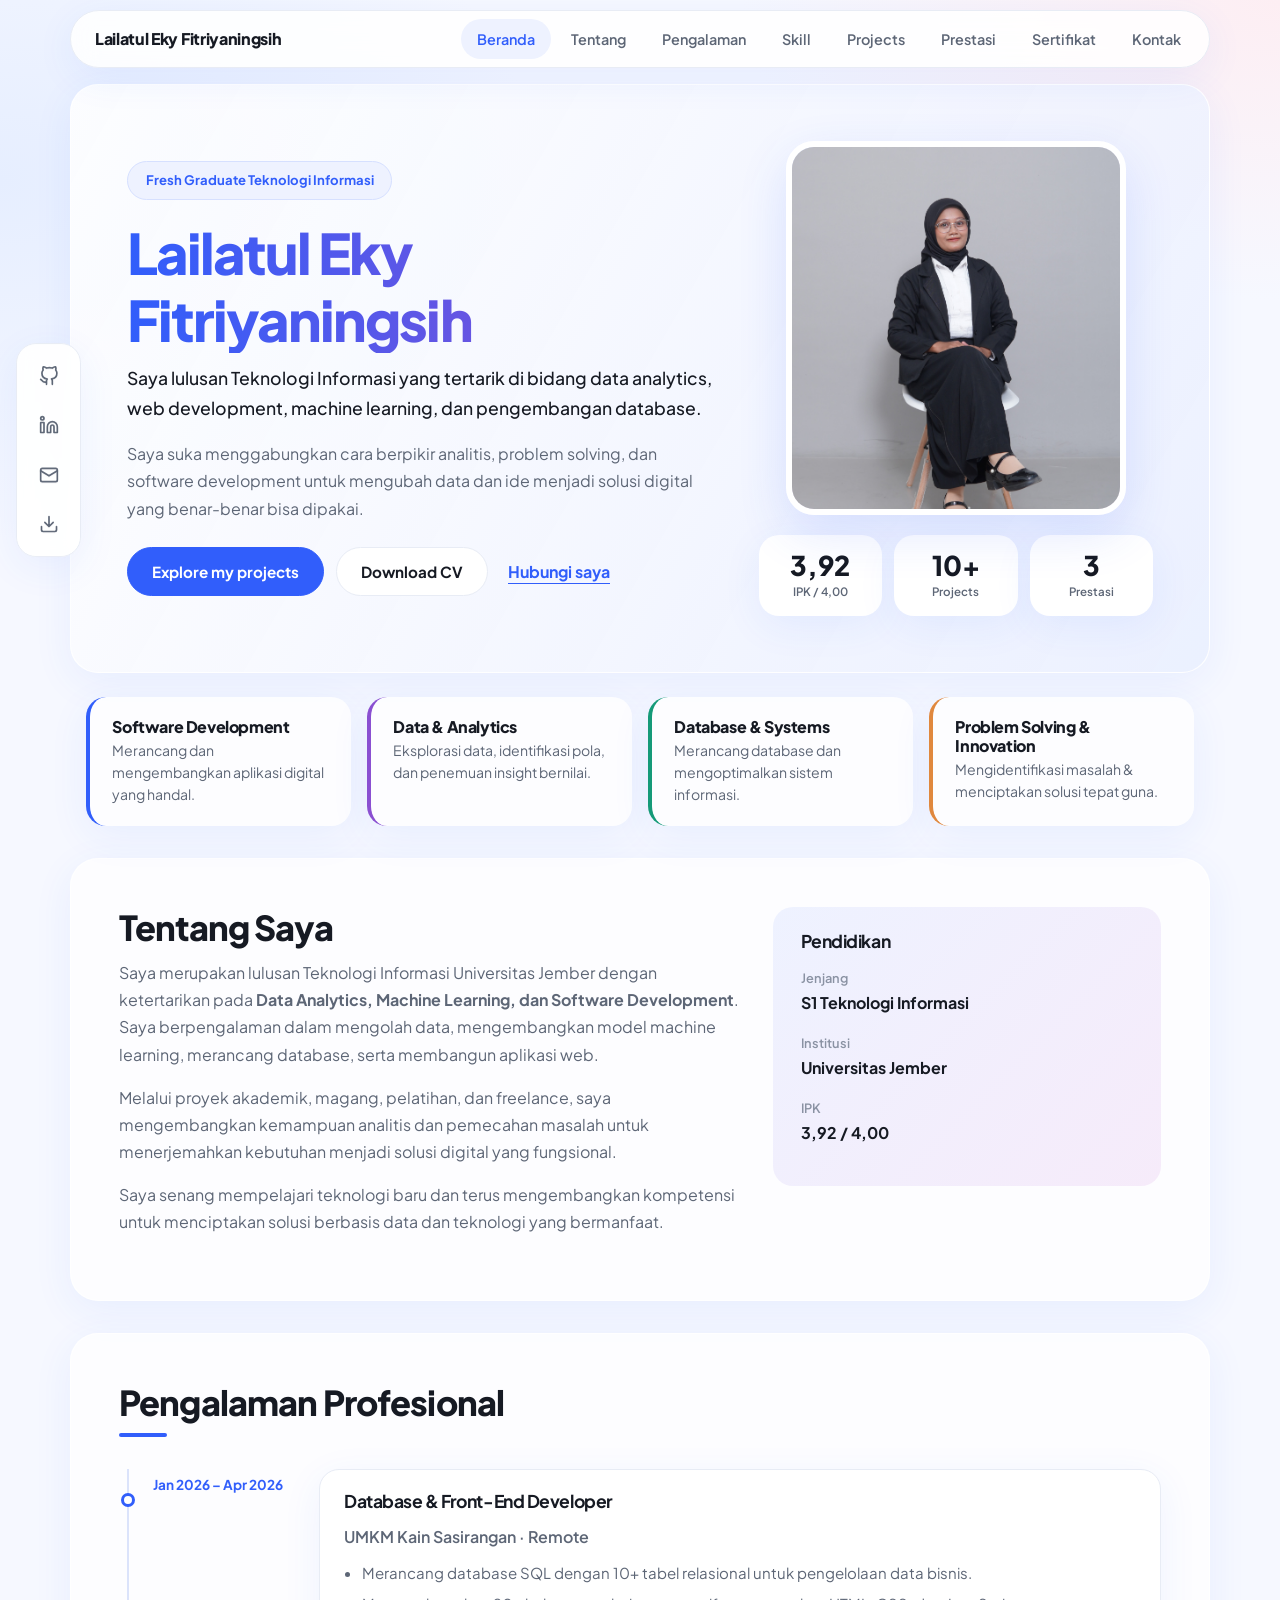
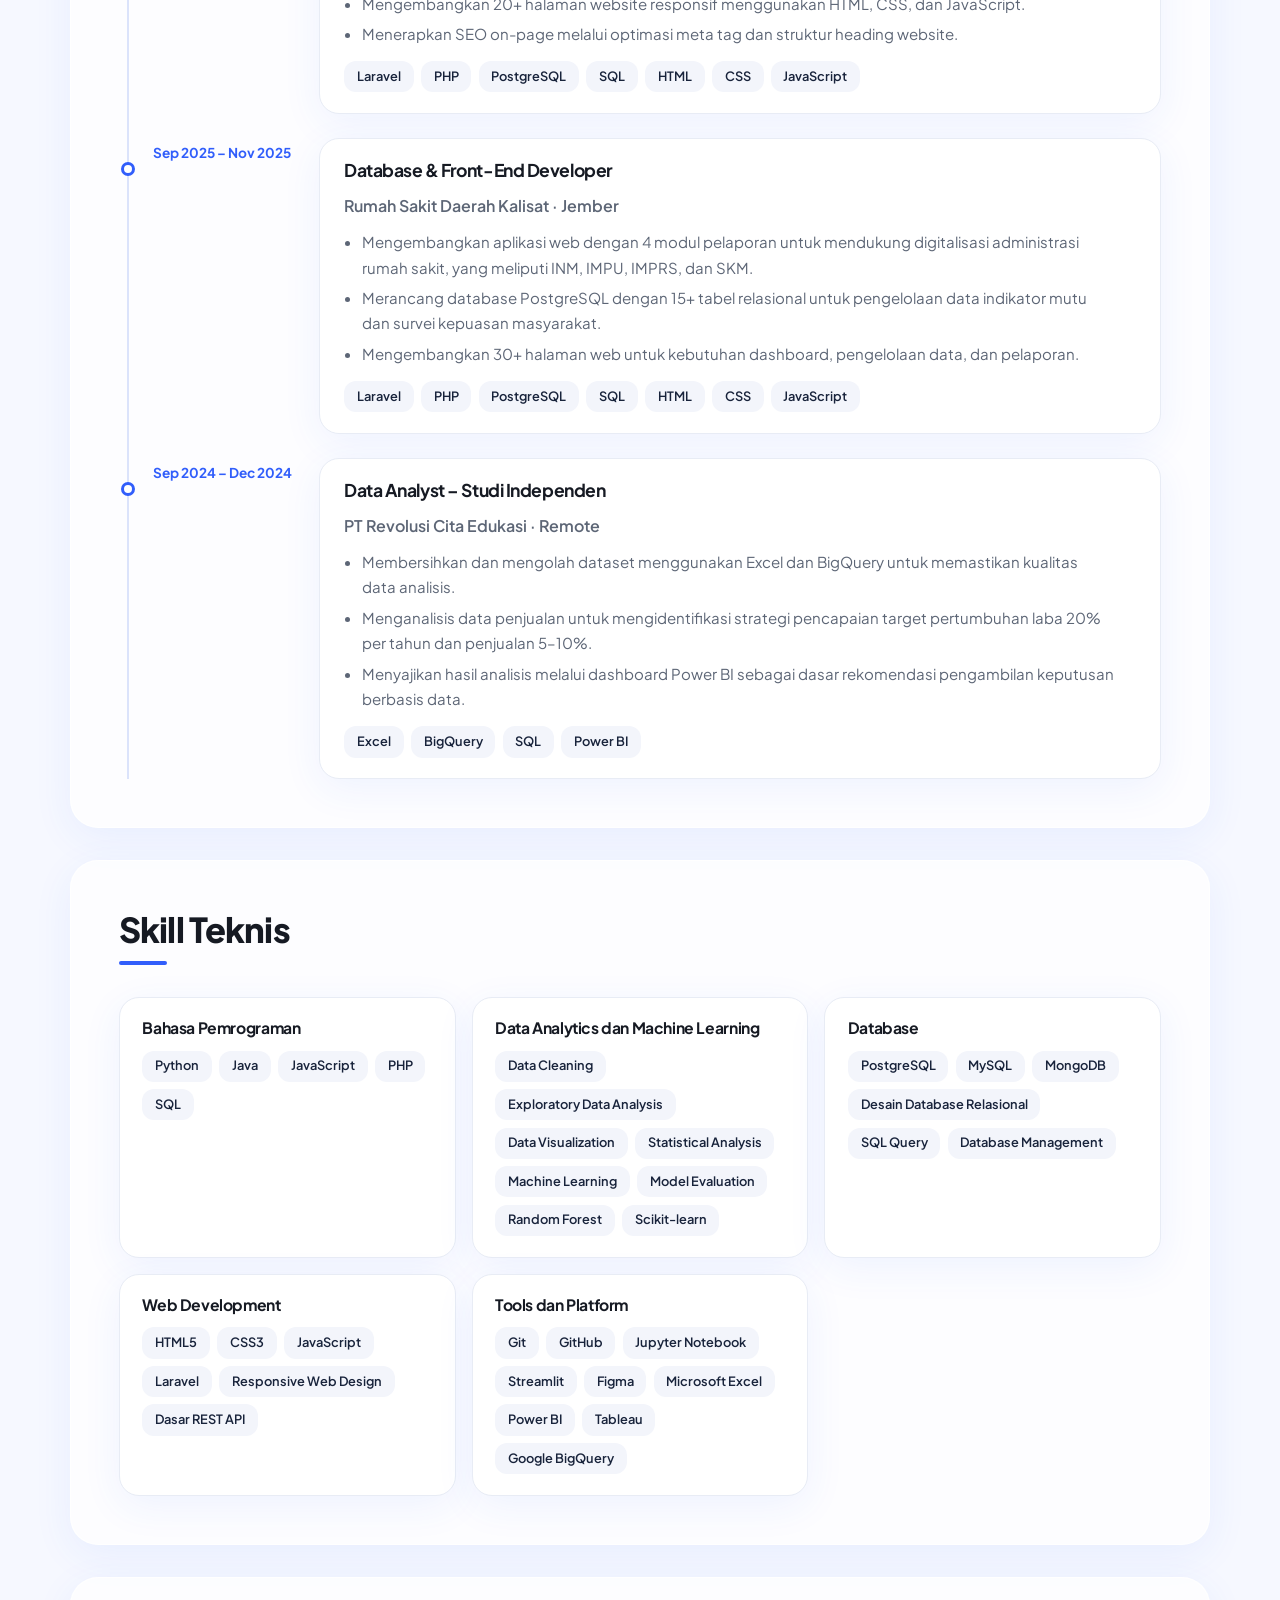
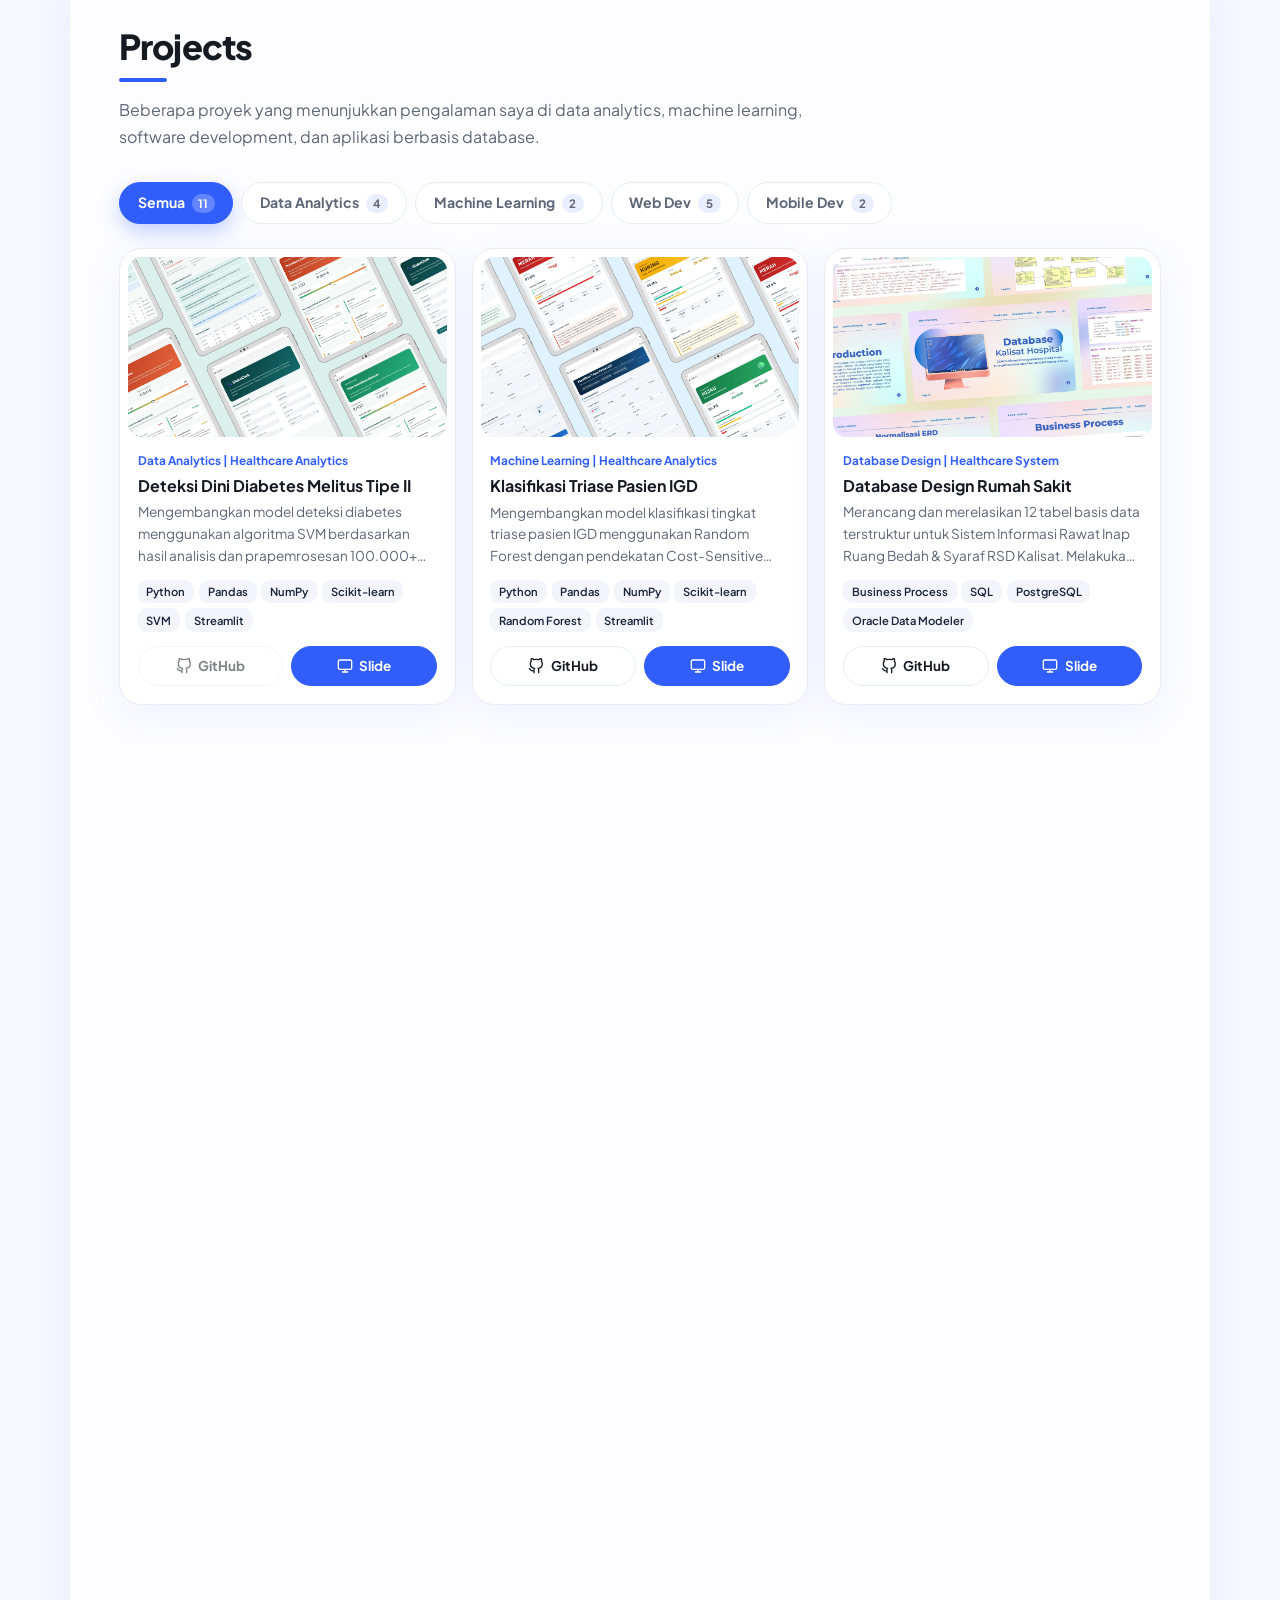
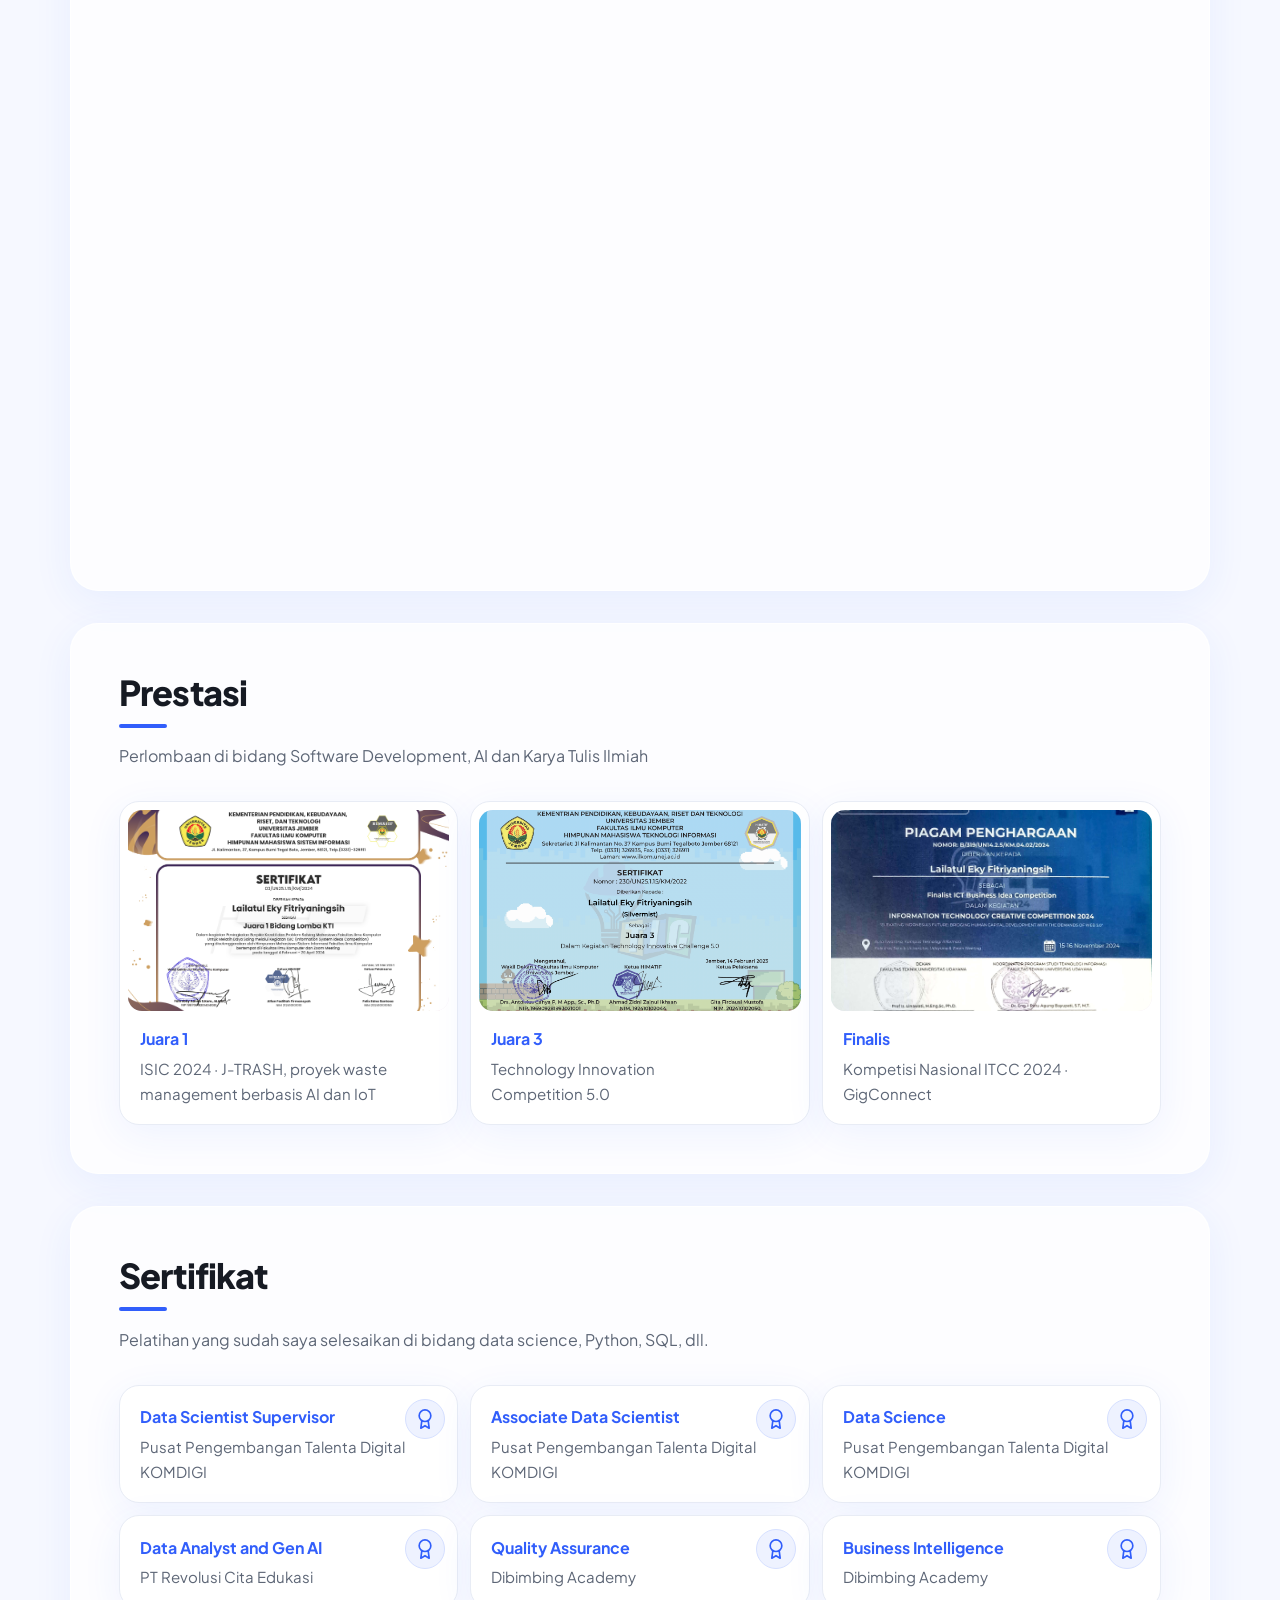
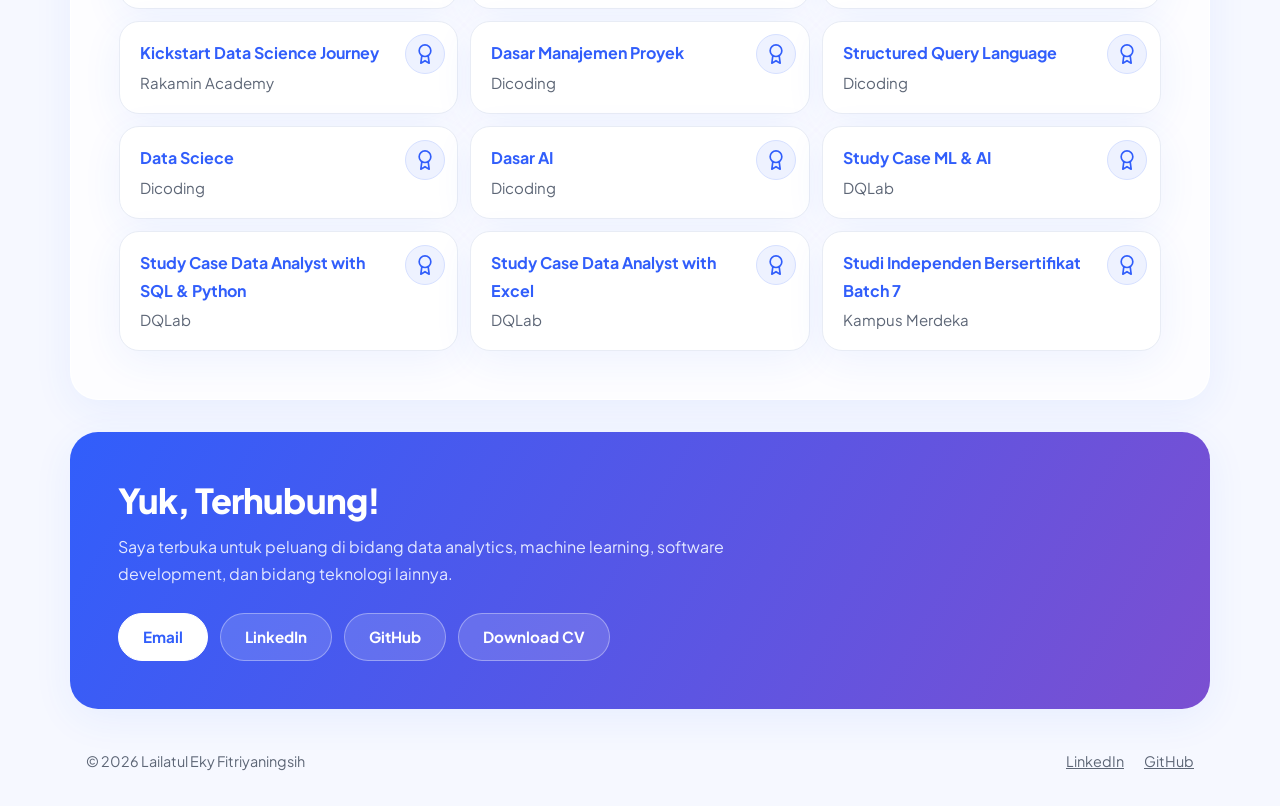
==== commit 86ba383a: "add CV" ====
--- a/index.html
+++ b/index.html
@@ -18,7 +18,7 @@
   <a href="https://github.com/lailatulekyf" target="_blank" rel="noopener" aria-label="GitHub"><svg width="20" height="20" viewBox="0 0 24 24" fill="none" stroke="currentColor" stroke-width="2" stroke-linecap="round" stroke-linejoin="round" aria-hidden="true"><path d="M9 19c-5 1.5-5-2.5-7-3m14 6v-3.87a3.37 3.37 0 0 0-.94-2.61c3.14-.35 6.44-1.54 6.44-7A5.44 5.44 0 0 0 20 4.77 5.07 5.07 0 0 0 19.91 1S18.73.65 16 2.48a13.38 13.38 0 0 0-7 0C6.27.65 5.09 1 5.09 1A5.07 5.07 0 0 0 5 4.77a5.44 5.44 0 0 0-1.5 3.78c0 5.42 3.3 6.61 6.44 7A3.37 3.37 0 0 0 9 18.13V22"/></svg></a>
   <a href="https://www.linkedin.com/in/lailatulekyf" target="_blank" rel="noopener" aria-label="LinkedIn"><svg width="20" height="20" viewBox="0 0 24 24" fill="none" stroke="currentColor" stroke-width="2" stroke-linecap="round" stroke-linejoin="round" aria-hidden="true"><path d="M16 8a6 6 0 0 1 6 6v7h-4v-7a2 2 0 0 0-4 0v7h-4v-7a6 6 0 0 1 6-6zM2 9h4v12H2zM4 6a2 2 0 1 0 0-4 2 2 0 0 0 0 4z"/></svg></a>
   <a href="mailto:lailatulekyf@gmail.com" aria-label="Email"><svg width="20" height="20" viewBox="0 0 24 24" fill="none" stroke="currentColor" stroke-width="2" stroke-linecap="round" stroke-linejoin="round" aria-hidden="true"><rect x="2" y="4" width="20" height="16" rx="2"/><path d="m22 7-10 6L2 7"/></svg></a>
-  <a href="assets/documents/resume.pdf" download aria-label="Download CV"><svg width="20" height="20" viewBox="0 0 24 24" fill="none" stroke="currentColor" stroke-width="2" stroke-linecap="round" stroke-linejoin="round" aria-hidden="true"><path d="M21 15v4a2 2 0 0 1-2 2H5a2 2 0 0 1-2-2v-4M7 10l5 5 5-5M12 15V3"/></svg></a>
+  <a href="https://drive.google.com/file/d/1a4ddJoKMckZckv3lms5RKmvSzSZ_FMlg/view?usp=drive_link" download aria-label="Download CV"><svg width="20" height="20" viewBox="0 0 24 24" fill="none" stroke="currentColor" stroke-width="2" stroke-linecap="round" stroke-linejoin="round" aria-hidden="true"><path d="M21 15v4a2 2 0 0 1-2 2H5a2 2 0 0 1-2-2v-4M7 10l5 5 5-5M12 15V3"/></svg></a>
 </aside>
 
 <header class="nav" id="top">
@@ -50,7 +50,7 @@
       <p>Saya suka menggabungkan cara berpikir analitis, problem solving, dan software development untuk mengubah data dan ide menjadi solusi digital yang benar-benar bisa dipakai.</p>
       <div class="actions">
         <a class="btn btn--primary" href="#projects">Explore my projects</a>
-        <a class="btn" href="assets/documents/resume.pdf" download> Download CV</a>
+        <a class="btn" href="https://drive.google.com/file/d/1a4ddJoKMckZckv3lms5RKmvSzSZ_FMlg/view?usp=drive_link" download> Download CV</a>
         <a class="link" href="#contact">Hubungi saya</a>
       </div>
     </div>
@@ -407,7 +407,7 @@
       <a class="btn btn--primary" href="mailto:lailatulekyf@gmail.com">Email</a>
       <a class="btn" href="https://www.linkedin.com/in/lailatulekyf" target="_blank" rel="noopener">LinkedIn</a>
       <a class="btn" href="https://github.com/lailatulekyf" target="_blank" rel="noopener">GitHub</a>
-      <a class="btn" href="cv.pdf" download>Download CV</a>
+      <a class="btn" href="https://drive.google.com/file/d/1a4ddJoKMckZckv3lms5RKmvSzSZ_FMlg/view?usp=drive_link" download>Download CV</a>
     </div>
   </div>
 </section>
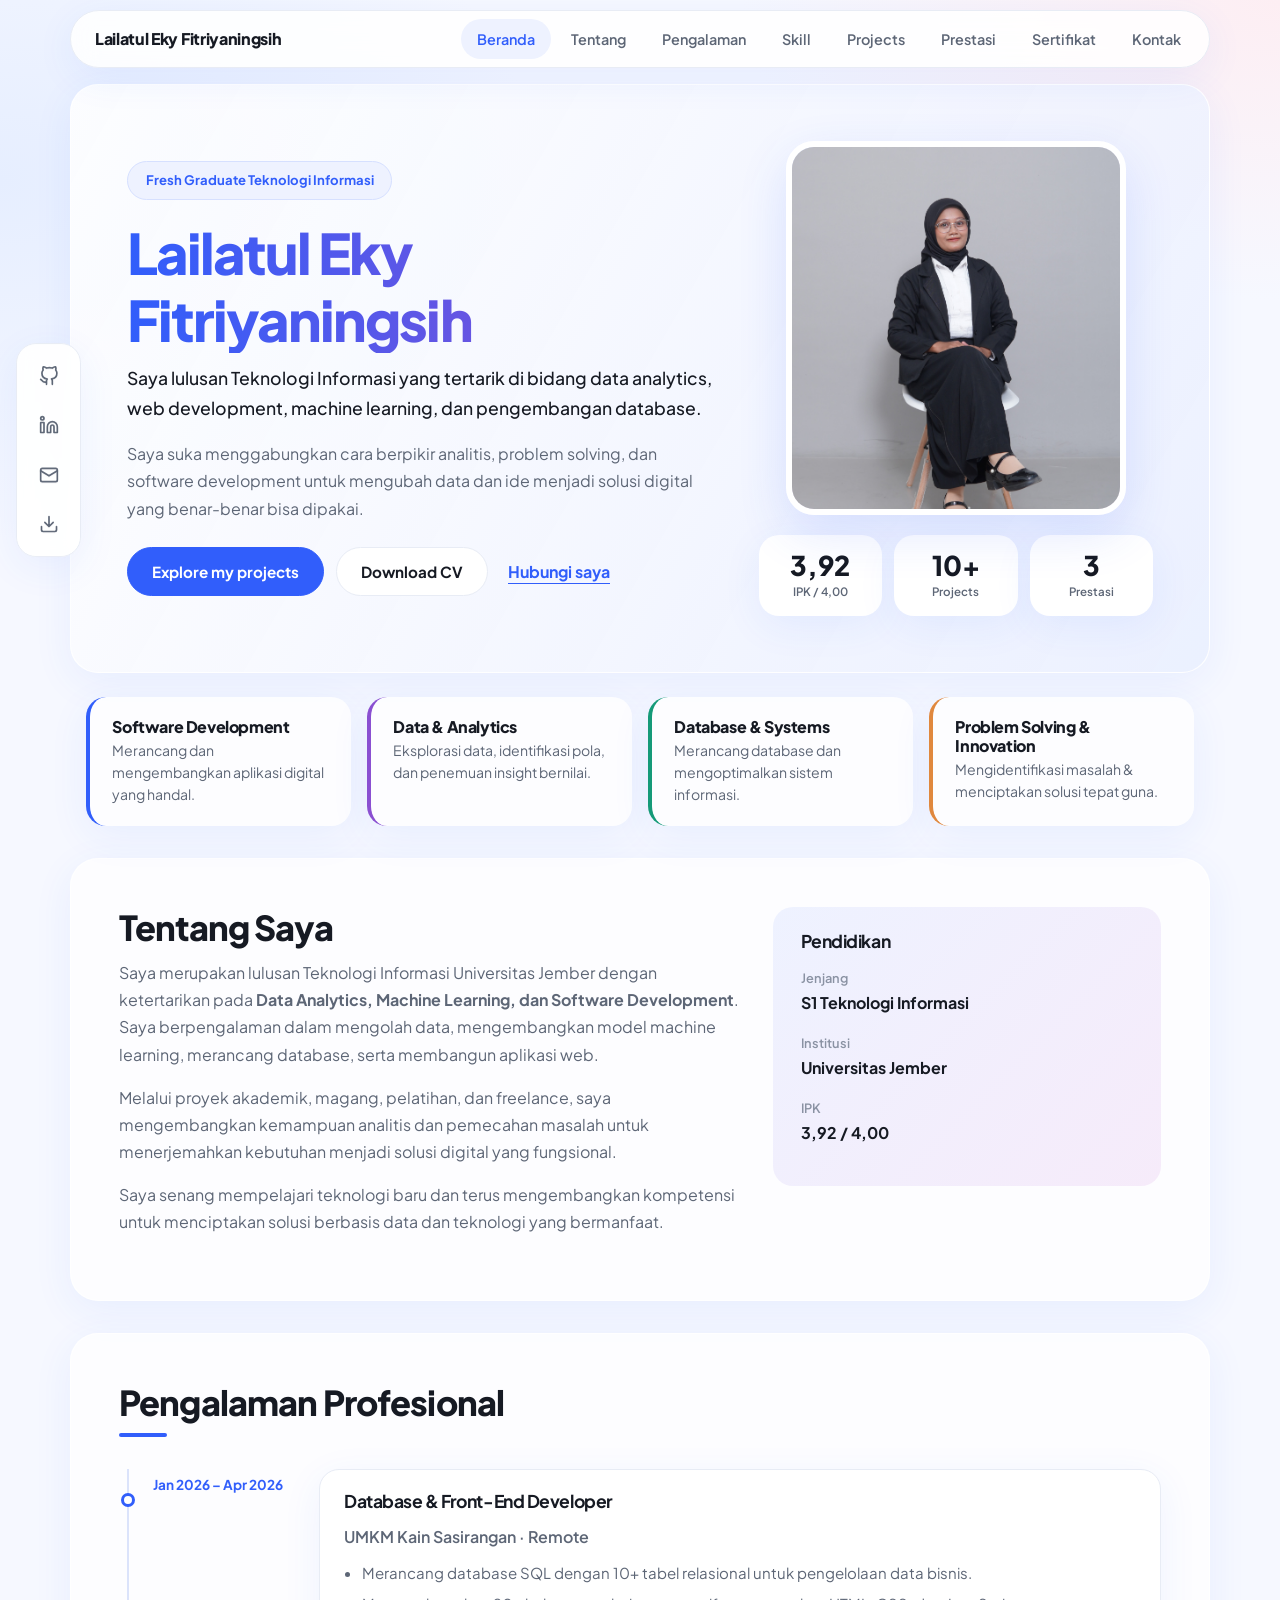
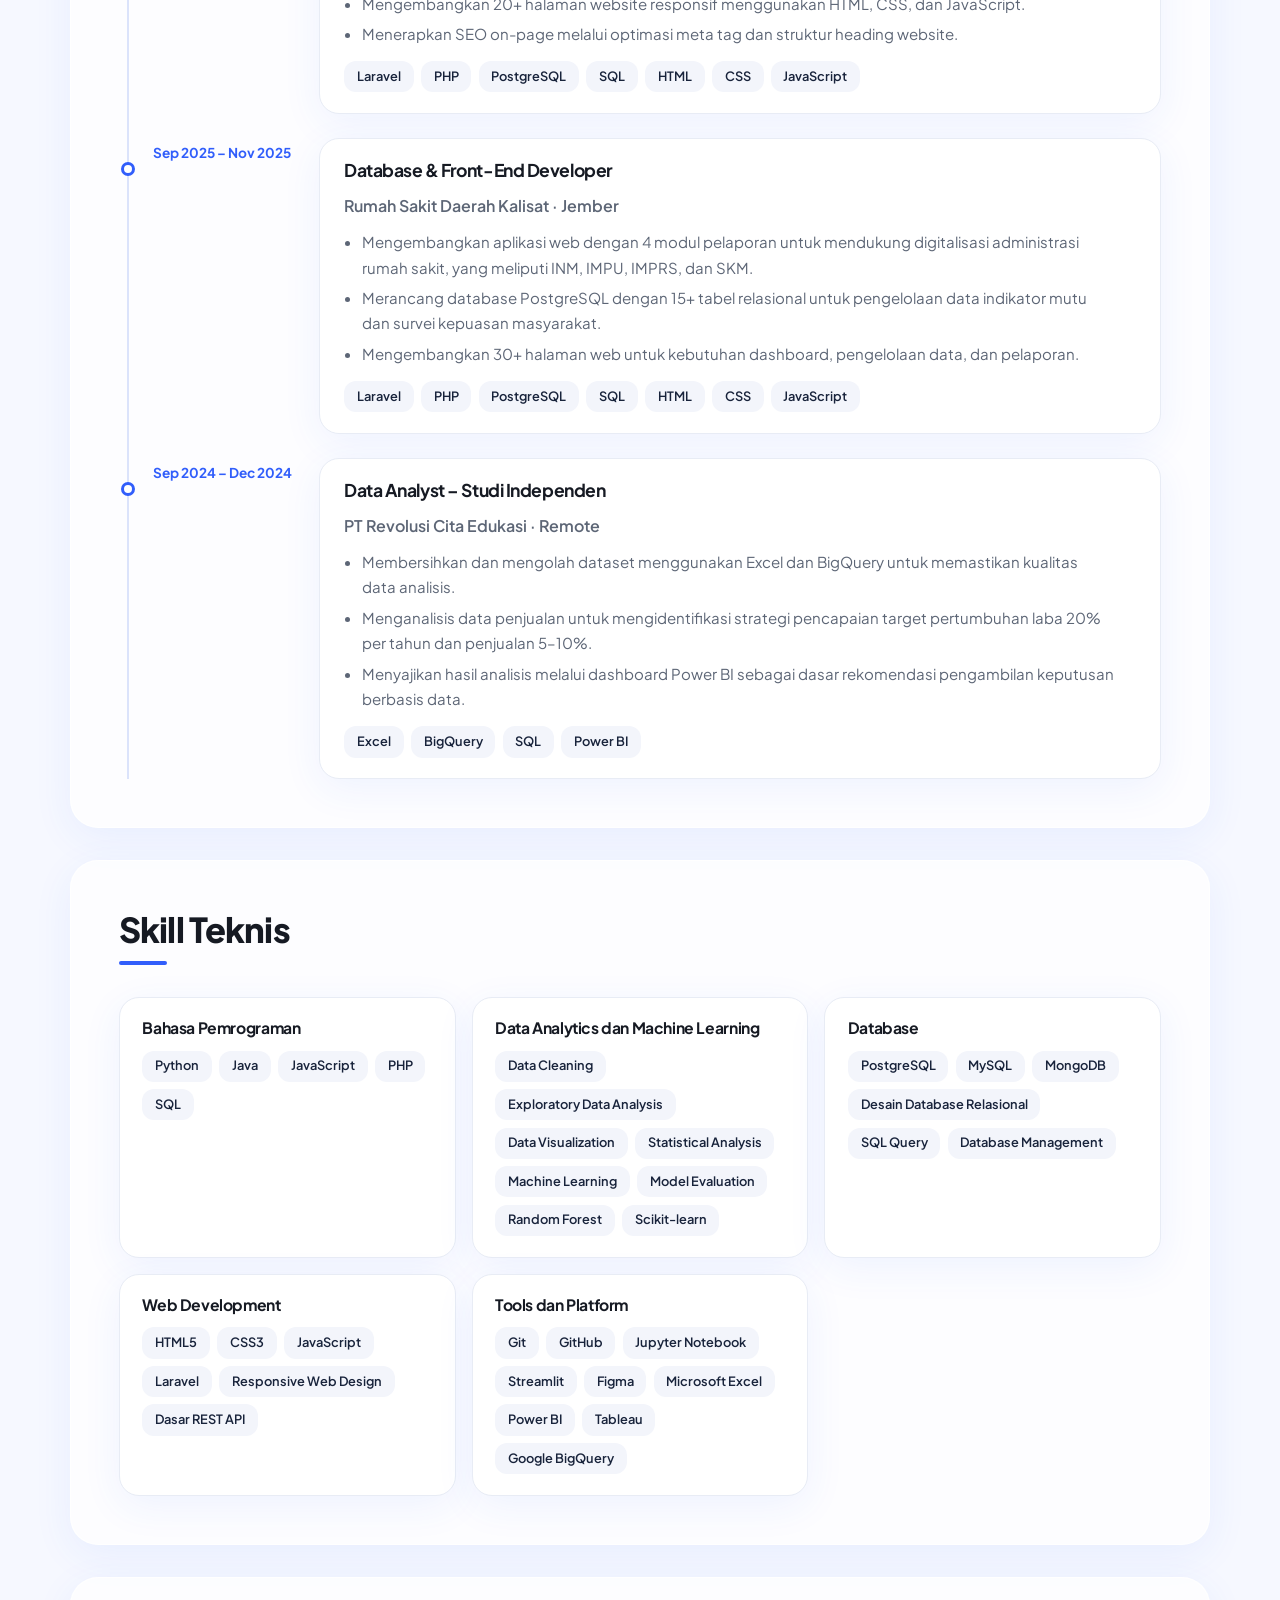
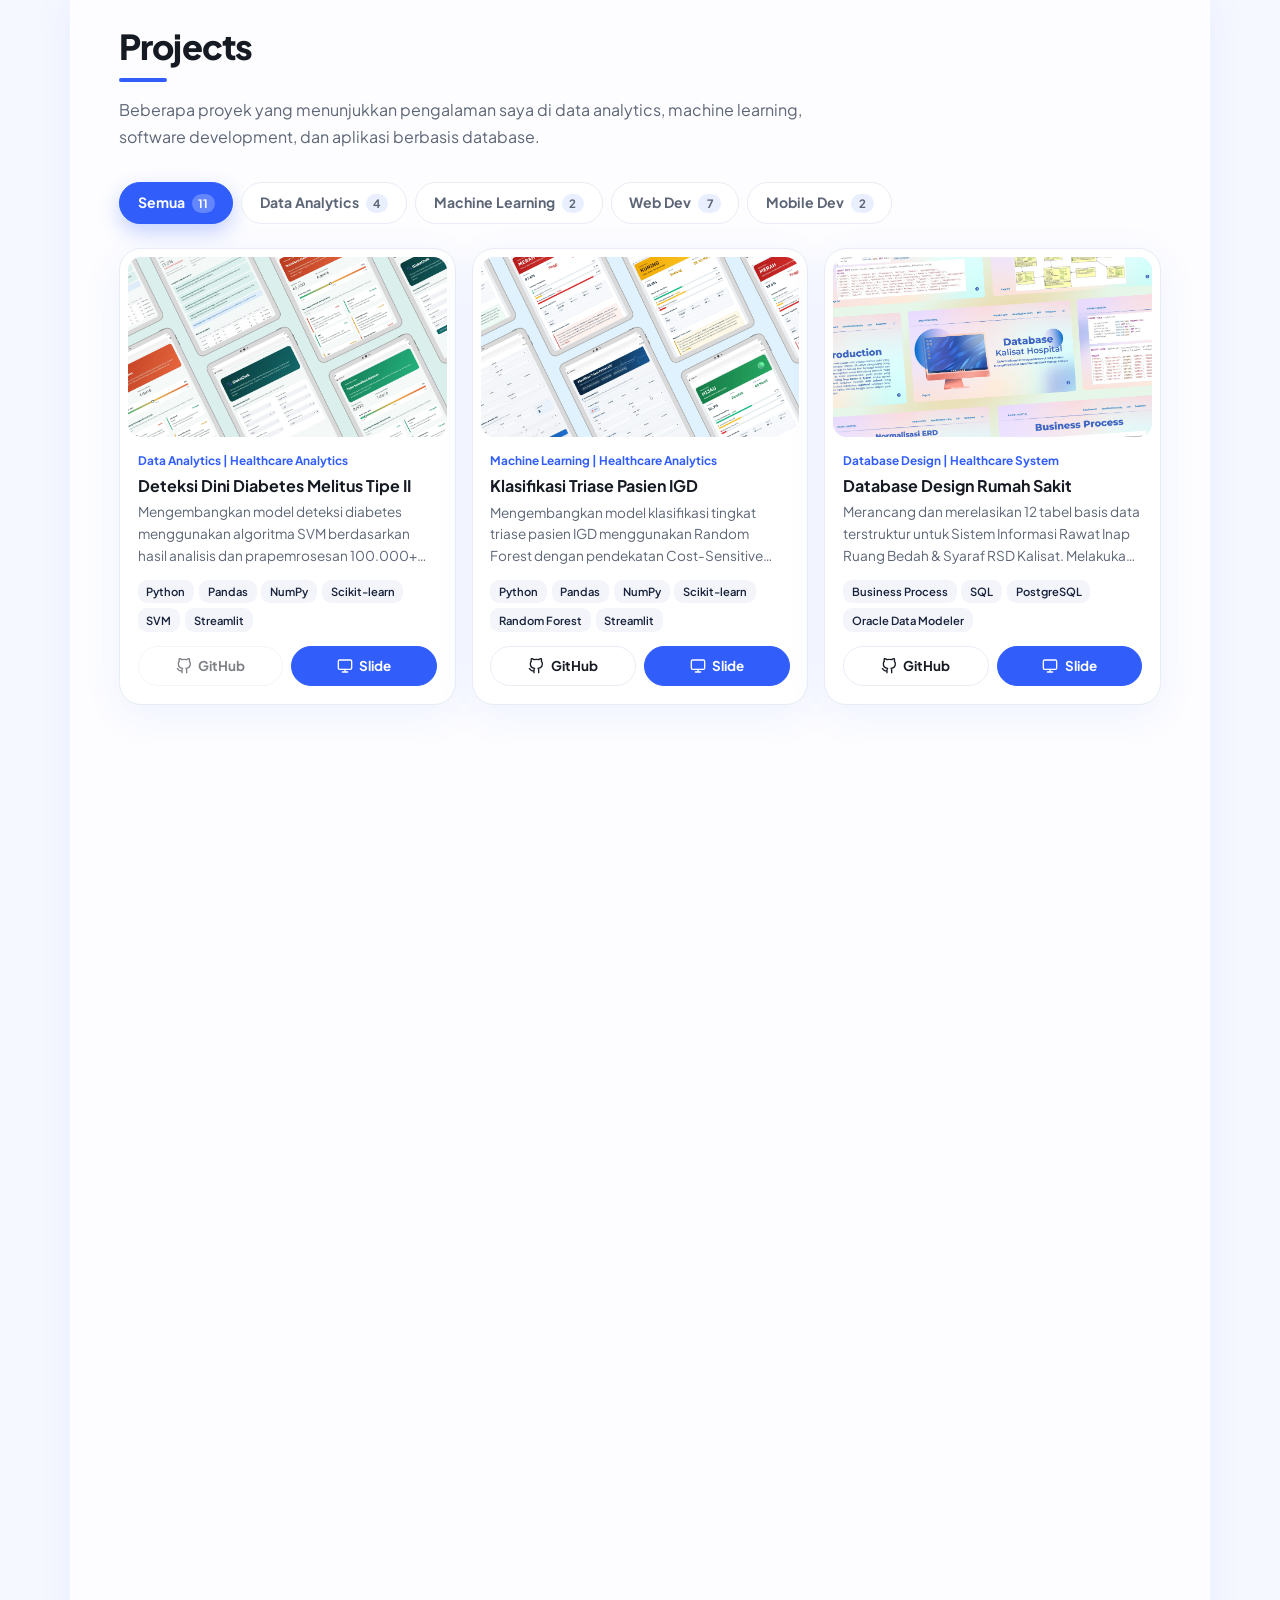
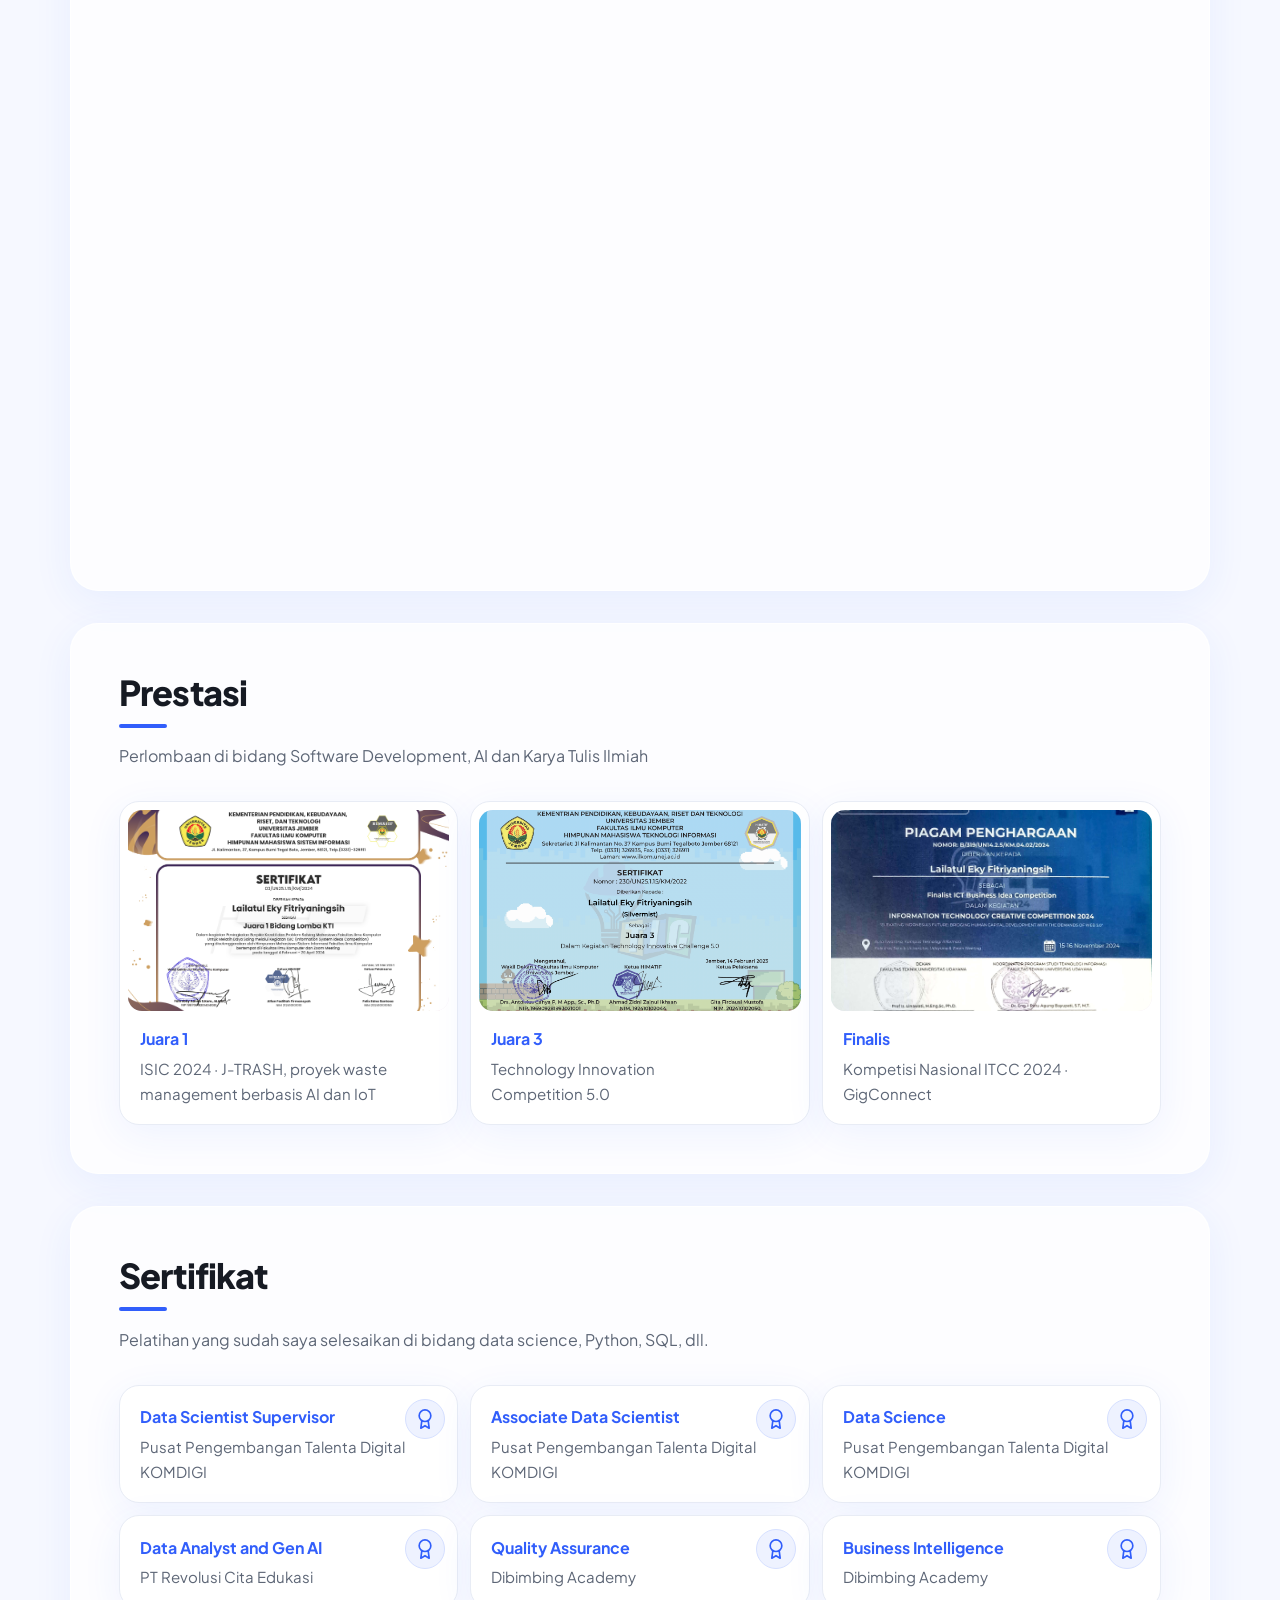
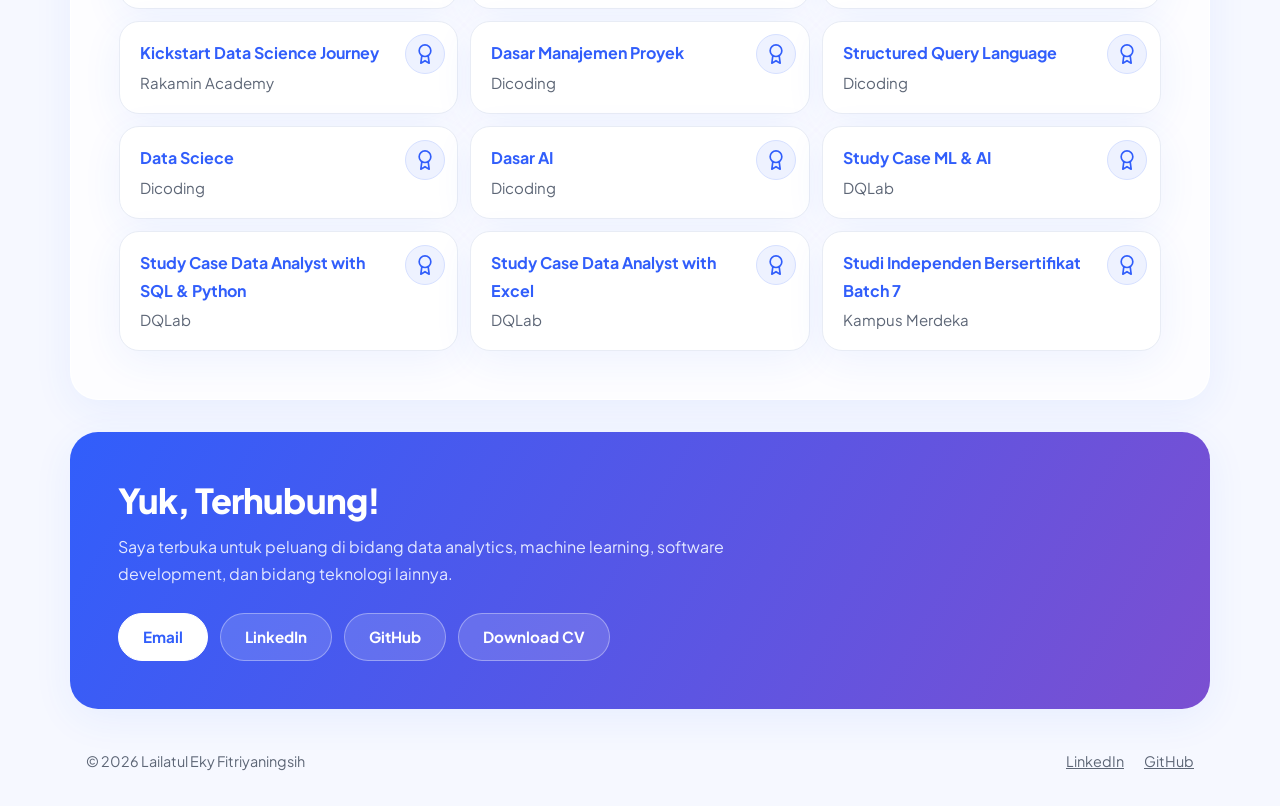
==== commit d2cc7ef1: "add CV" ====
--- a/index.html
+++ b/index.html
@@ -203,7 +203,7 @@
     <p class="empty" id="projects-empty" hidden>Belum ada proyek di kategori ini.</p>
     <!-- Kartu yang dapat digunakan ulang: salin <article class="project">. data-cat berisi kunci yang dipisahkan spasi: analytics ml web mobile qa -->
     <div class="projects" id="project-grid">
-            <article class="project" data-cat="analytics ml">
+            <article class="project" data-cat="analytics ml web">
         <div class="project__img"><span class="project__ph" aria-hidden="true"><svg width="28" height="28" viewBox="0 0 24 24" fill="none" stroke="currentColor" stroke-width="1.8" stroke-linecap="round" stroke-linejoin="round"><rect x="3" y="3" width="18" height="18" rx="3"/><circle cx="9" cy="9" r="1.6"/><path d="m21 15-5-5L5 21"/></svg>Screenshot segera hadir<small>project-triage.png</small></span><img src="projects/diabetes.png" alt="Screenshot aplikasi klasifikasi triase" width="640" height="400" loading="lazy"></div>
         <div class="project__body">
           <p class="project__cat">Data Analytics | Healthcare Analytics</p>
@@ -216,7 +216,7 @@
           </div>
         </div>
       </article>
-      <article class="project" data-cat="analytics ml">
+      <article class="project" data-cat="analytics ml web">
         <div class="project__img"><span class="project__ph" aria-hidden="true"><svg width="28" height="28" viewBox="0 0 24 24" fill="none" stroke="currentColor" stroke-width="1.8" stroke-linecap="round" stroke-linejoin="round"><rect x="3" y="3" width="18" height="18" rx="3"/><circle cx="9" cy="9" r="1.6"/><path d="m21 15-5-5L5 21"/></svg>Screenshot segera hadir<small>project-triage.png</small></span><img src="projects/triase.png" alt="Screenshot aplikasi klasifikasi triase" width="640" height="400" loading="lazy"></div>
         <div class="project__body">
           <p class="project__cat">Machine Learning | Healthcare Analytics</p>
@@ -316,7 +316,7 @@
           <ul class="tags"><li>System Analysis</li><li>UI/UX Design</li><li>Figma</li><li>System Testing</li></ul>
           <div class="project__links">
             <a class="btn-sm" href="https://github.com/lailatulekyf/Software-Architecture-and-Design-App-SmartHydro" target="_blank" rel="noopener" aria-label="Aplikasi Mobile Sproutlings: repositori GitHub"><svg width="16" height="16" viewBox="0 0 24 24" fill="none" stroke="currentColor" stroke-width="2" stroke-linecap="round" stroke-linejoin="round" aria-hidden="true"><path d="M9 19c-5 1.5-5-2.5-7-3m14 6v-3.87a3.37 3.37 0 0 0-.94-2.61c3.14-.35 6.44-1.54 6.44-7A5.44 5.44 0 0 0 20 4.77 5.07 5.07 0 0 0 19.91 1S18.73.65 16 2.48a13.38 13.38 0 0 0-7 0C6.27.65 5.09 1 5.09 1A5.07 5.07 0 0 0 5 4.77a5.44 5.44 0 0 0-1.5 3.78c0 5.42 3.3 6.61 6.44 7A3.37 3.37 0 0 0 9 18.13V22"/></svg>GitHub</a>
-            <a class="btn-sm btn-sm--solid" href="https://docs.google.com/presentation/d/YOUR-SLIDES-ID-sproutlings" target="_blank" rel="noopener" aria-label="Aplikasi Mobile Sproutlings: slide presentasi"><svg width="16" height="16" viewBox="0 0 24 24" fill="none" stroke="currentColor" stroke-width="2" stroke-linecap="round" stroke-linejoin="round" aria-hidden="true"><rect x="2" y="3" width="20" height="14" rx="2"/><path d="M8 21h8M12 17v4"/></svg>Slide</a>
+            <a class="btn-sm btn-sm--solid" href="https://canva.link/burefcs4vs2wkmw" target="_blank" rel="noopener" aria-label="Aplikasi Mobile Sproutlings: slide presentasi"><svg width="16" height="16" viewBox="0 0 24 24" fill="none" stroke="currentColor" stroke-width="2" stroke-linecap="round" stroke-linejoin="round" aria-hidden="true"><rect x="2" y="3" width="20" height="14" rx="2"/><path d="M8 21h8M12 17v4"/></svg>Slide</a>
           </div>
         </div>
       </article>
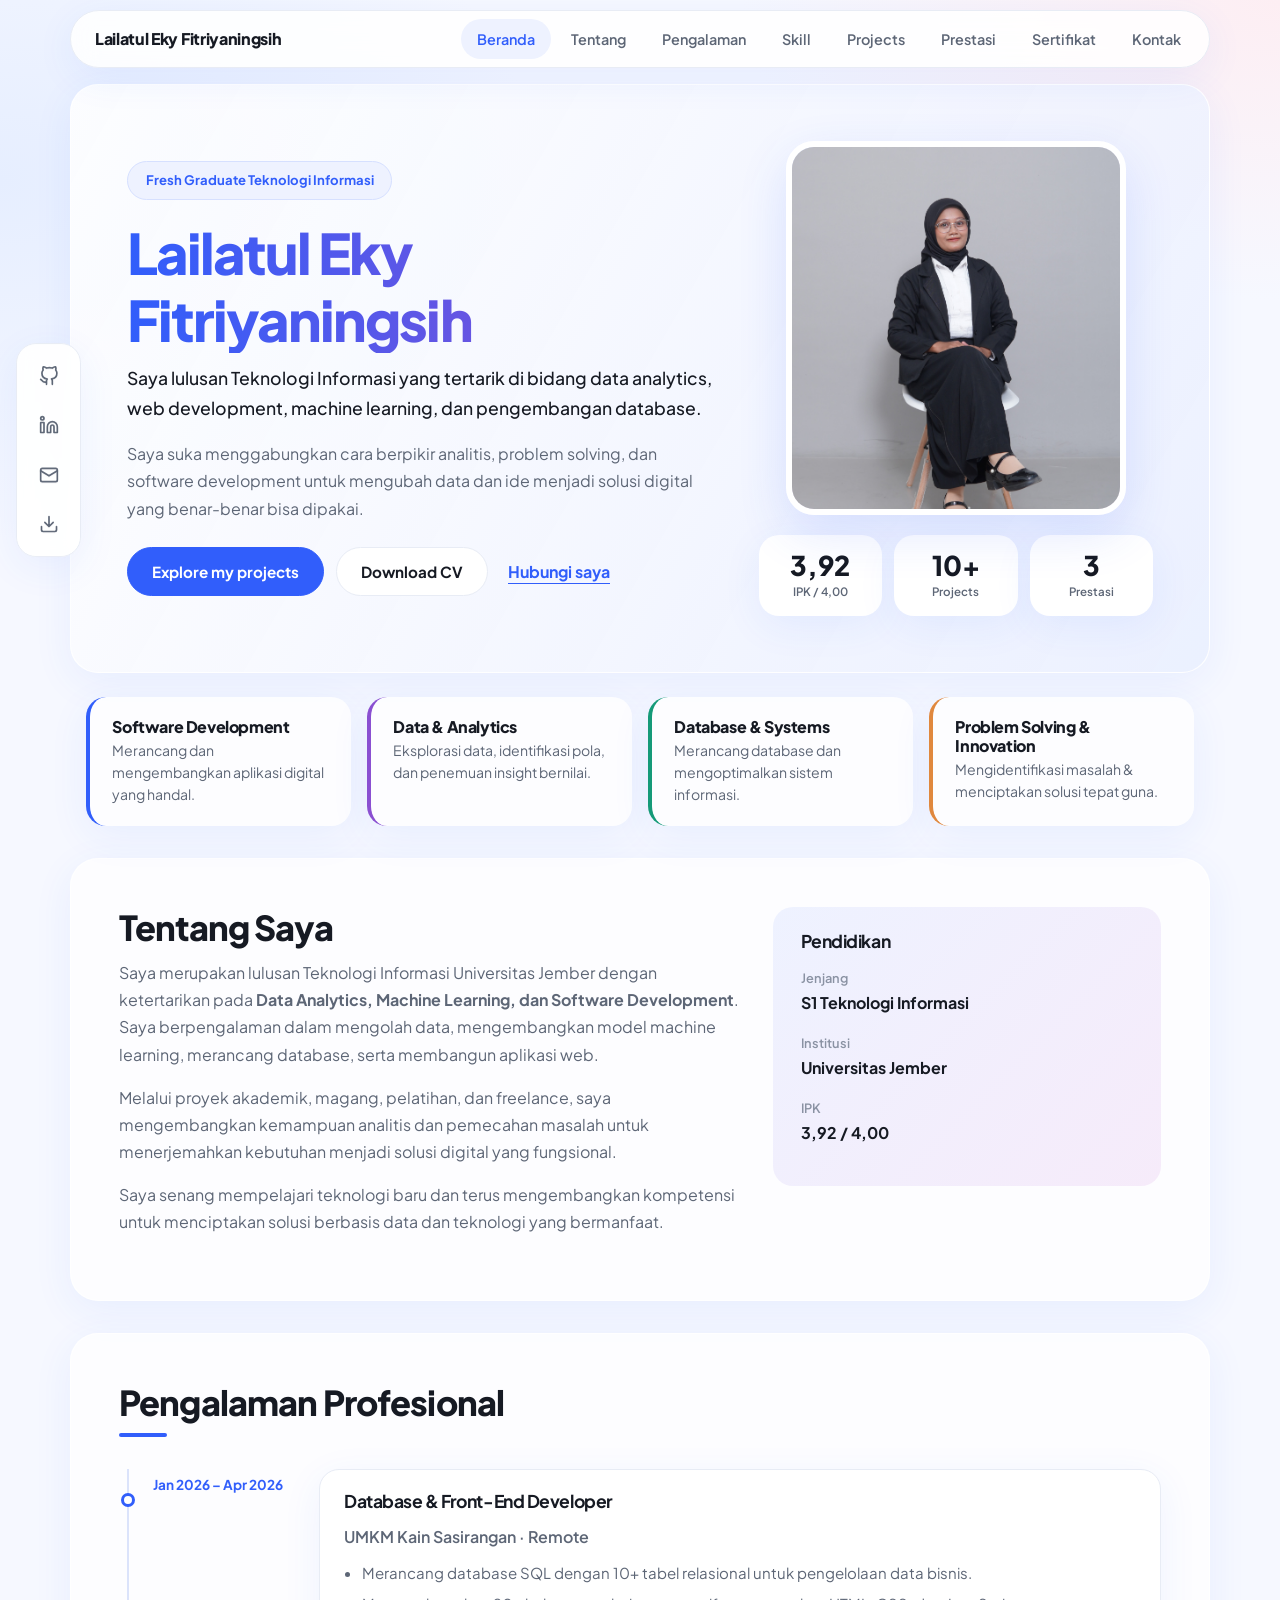
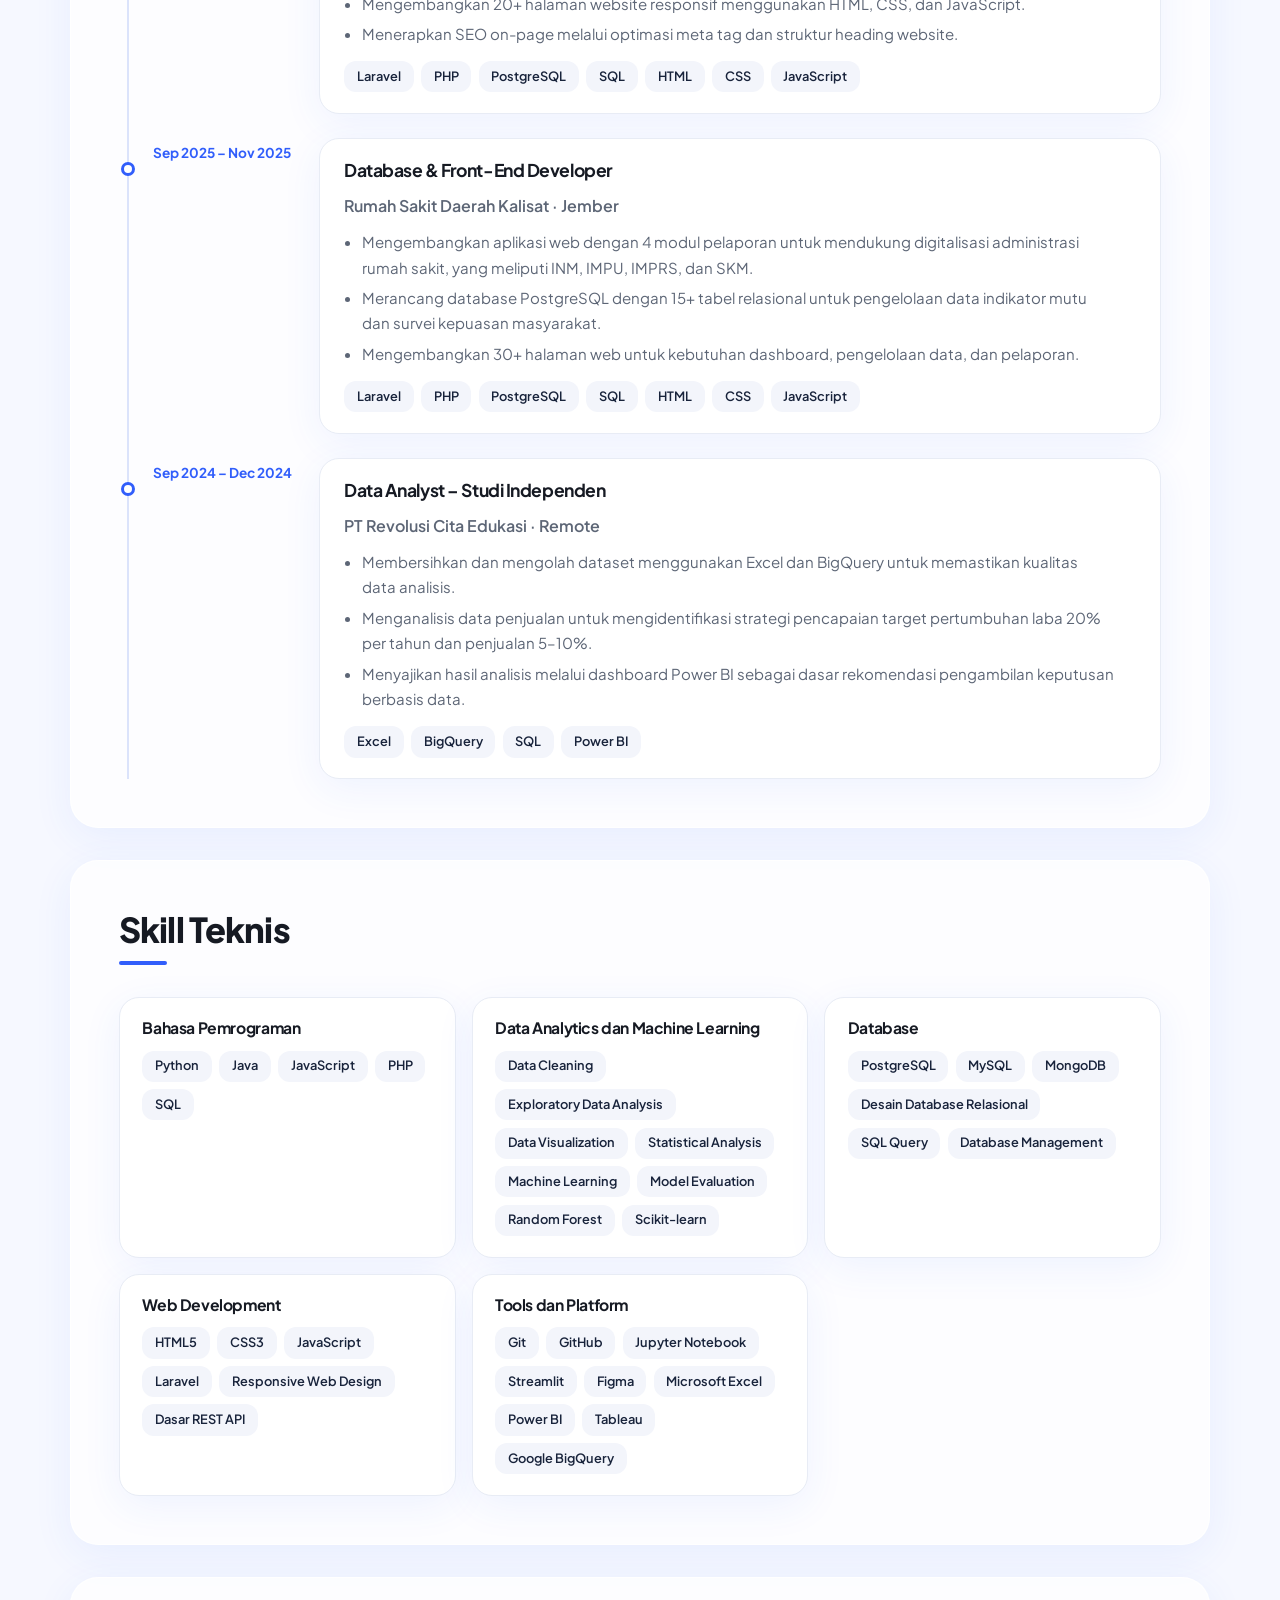
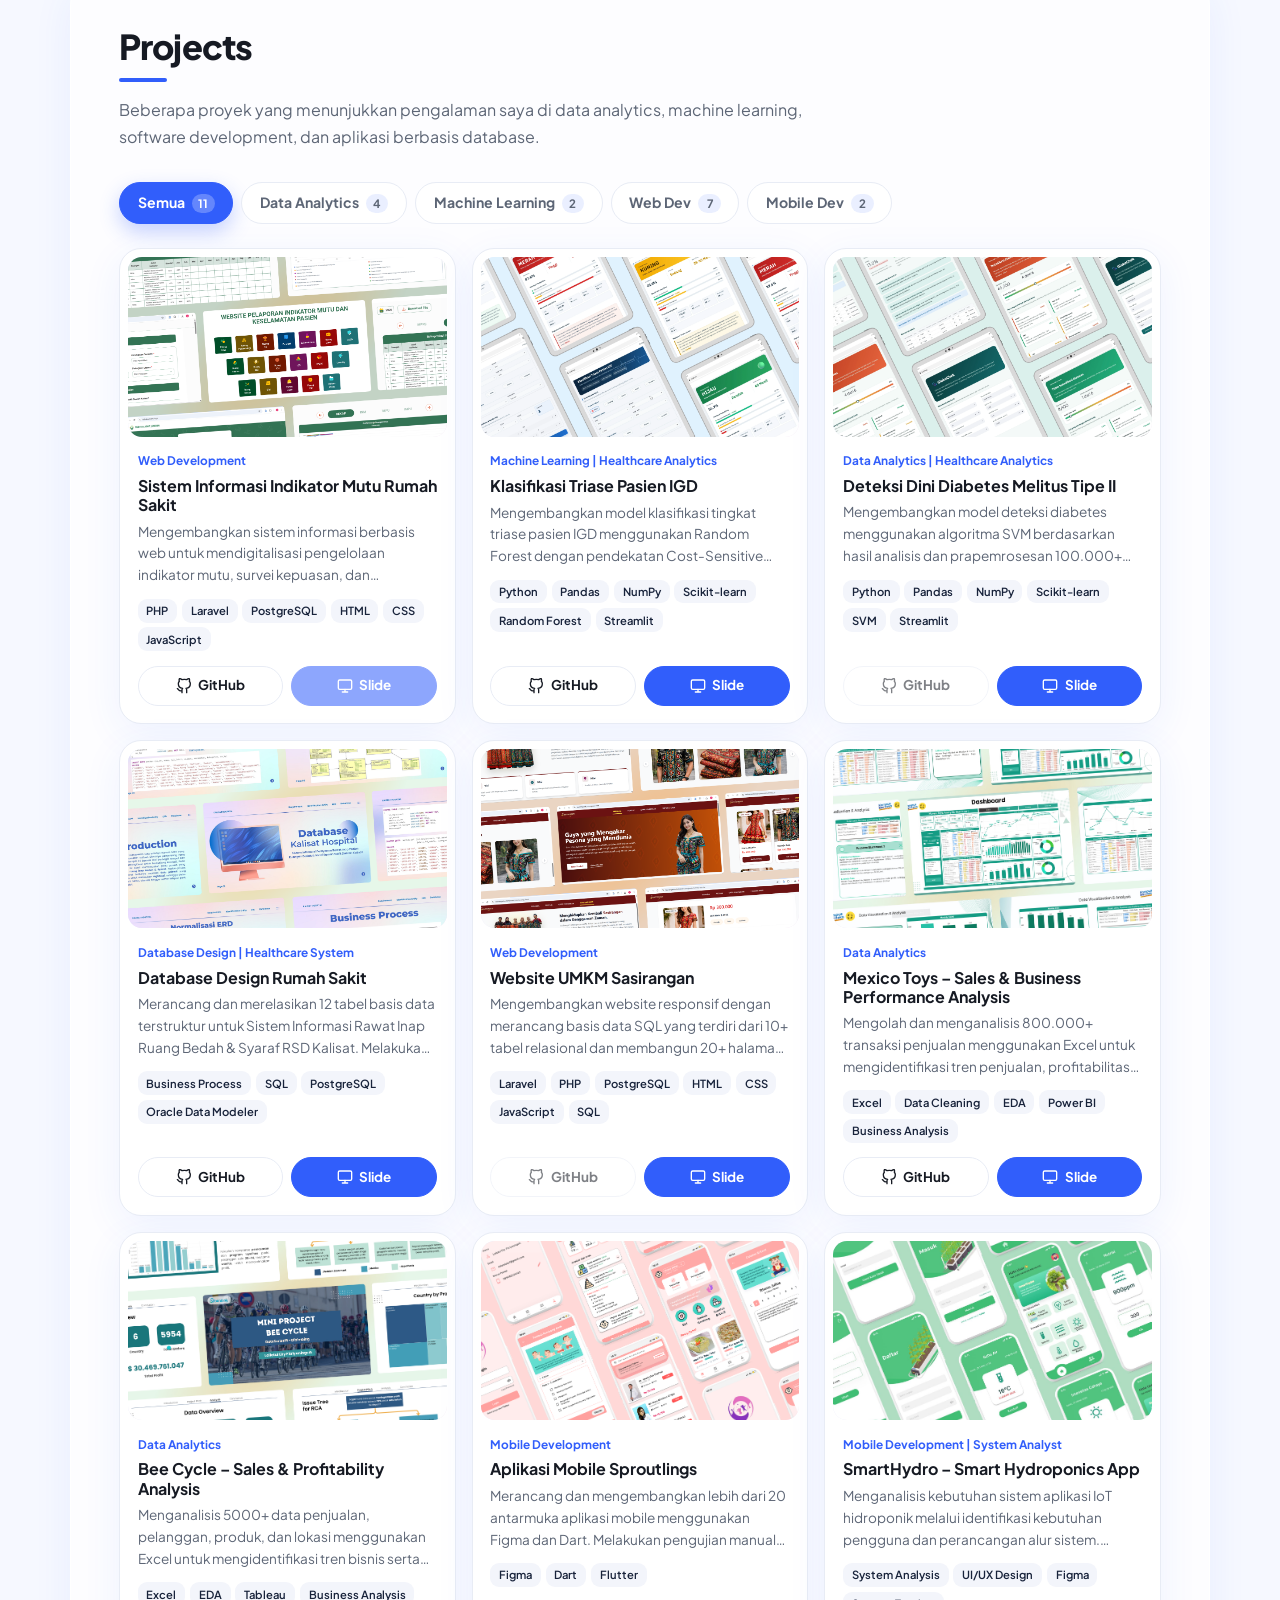
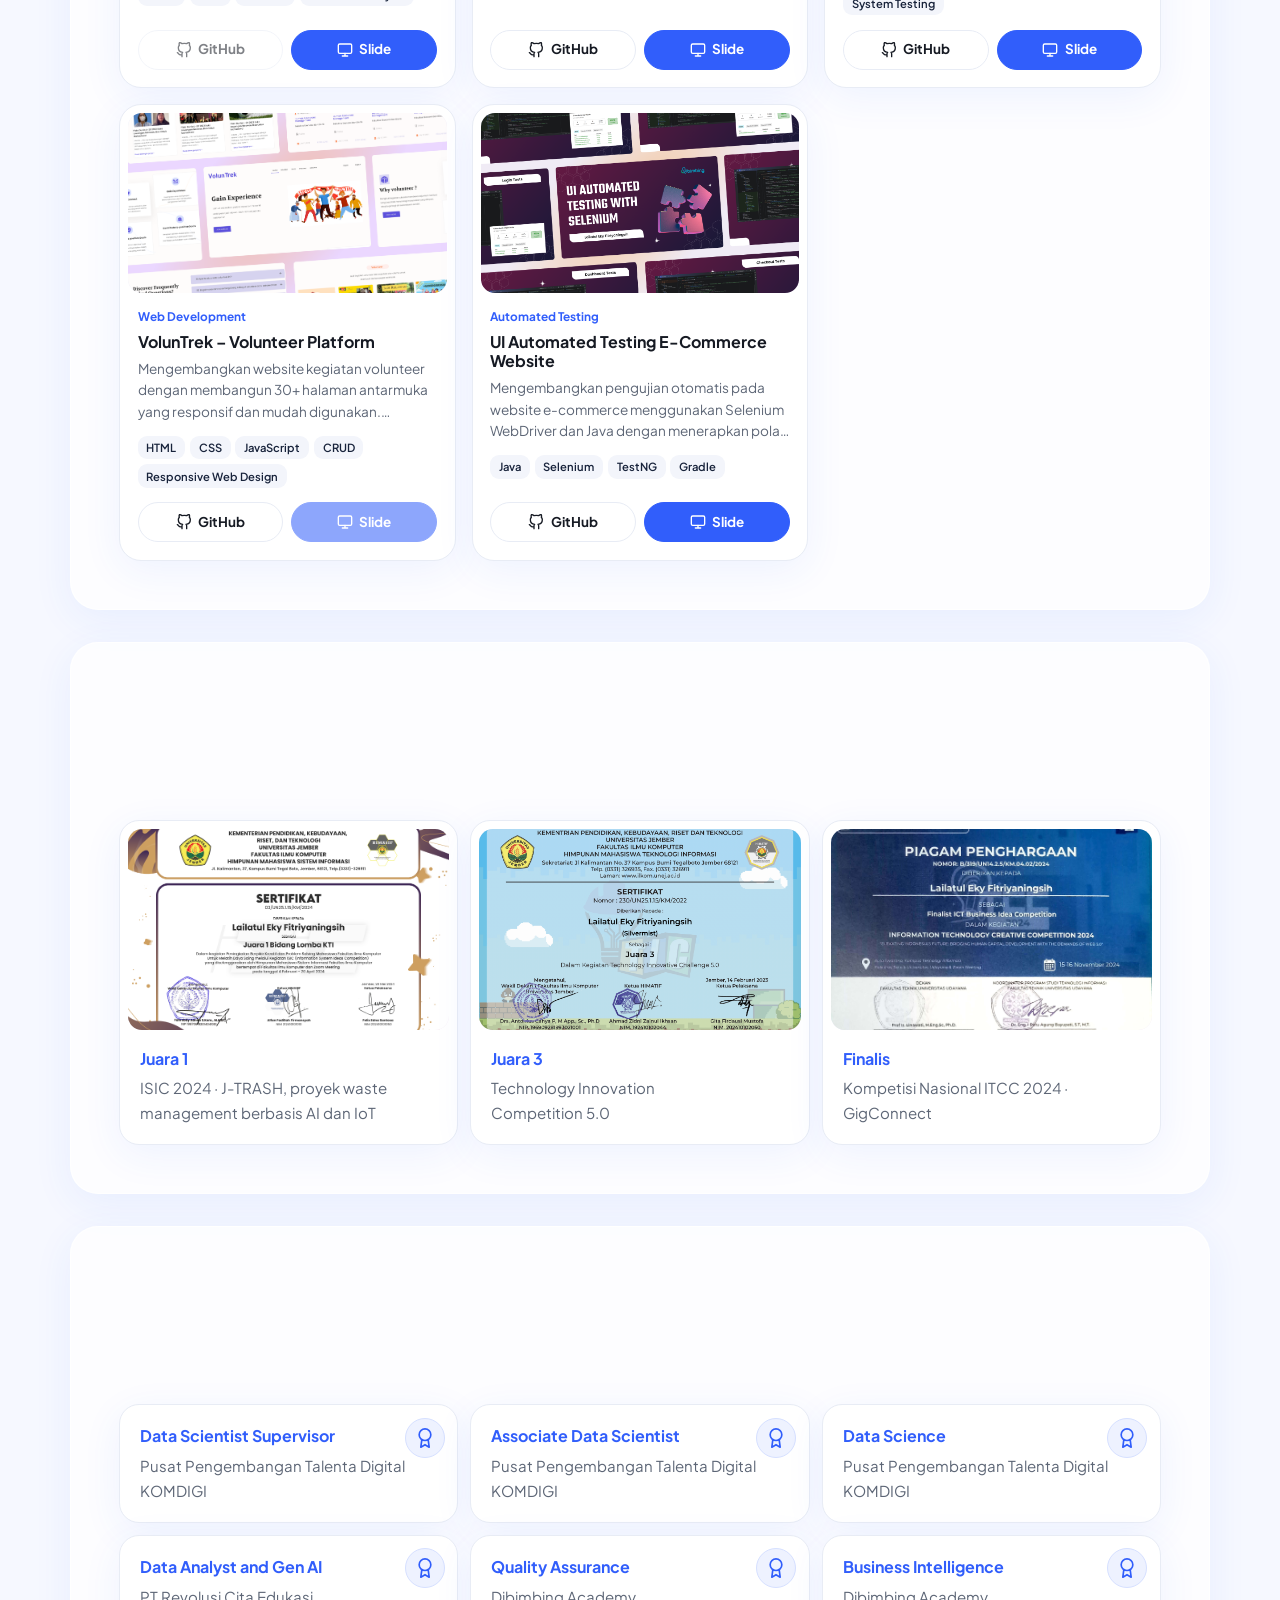
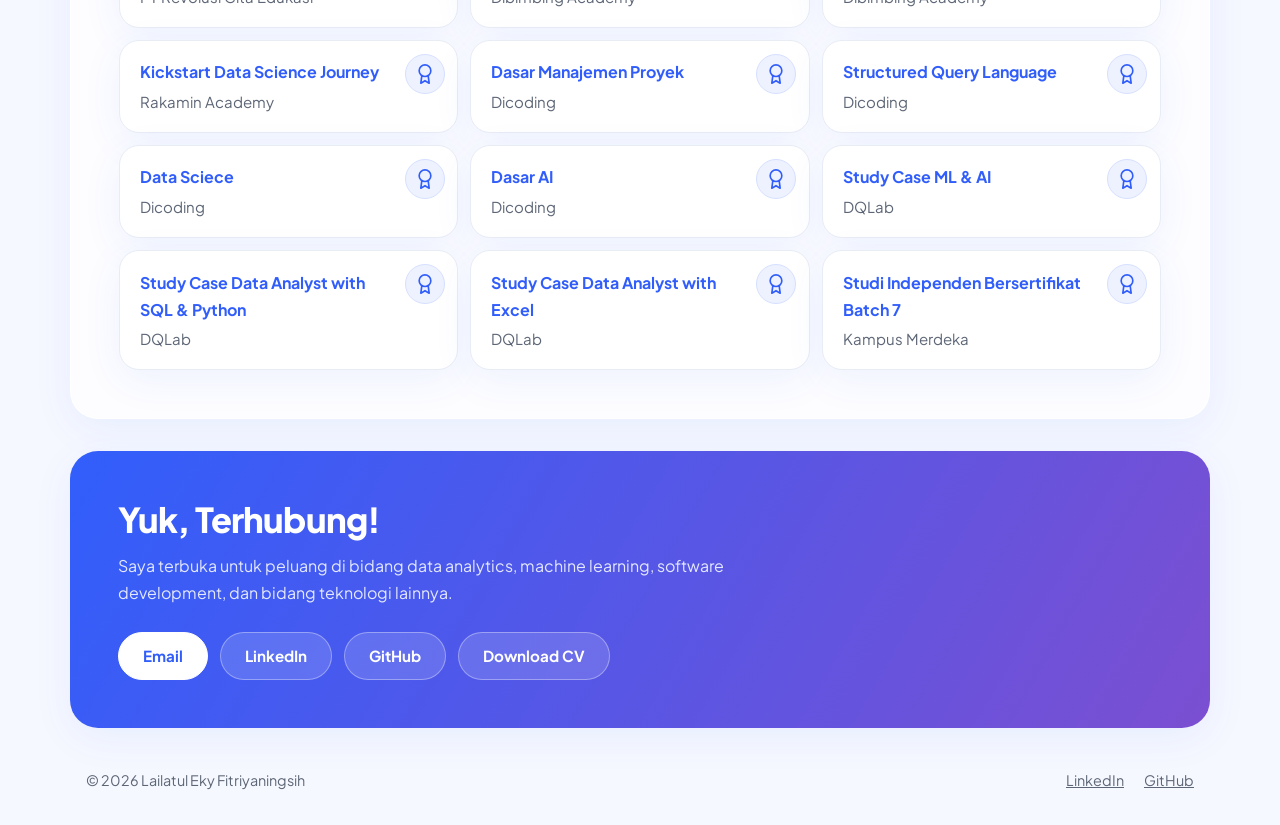
==== commit 6b4de95d: "add CV" ====
--- a/index.html
+++ b/index.html
@@ -203,6 +203,32 @@
     <p class="empty" id="projects-empty" hidden>Belum ada proyek di kategori ini.</p>
     <!-- Kartu yang dapat digunakan ulang: salin <article class="project">. data-cat berisi kunci yang dipisahkan spasi: analytics ml web mobile qa -->
     <div class="projects" id="project-grid">
+      <article class="project" data-cat="web">
+        <div class="project__img"><span class="project__ph" aria-hidden="true"><svg width="28" height="28" viewBox="0 0 24 24" fill="none" stroke="currentColor" stroke-width="1.8" stroke-linecap="round" stroke-linejoin="round"><rect x="3" y="3" width="18" height="18" rx="3"/><circle cx="9" cy="9" r="1.6"/><path d="m21 15-5-5L5 21"/></svg>Screenshot segera hadir<small>project-hospital-system.png</small></span><img src="projects/mutu.png" alt="Screenshot dasbor indikator mutu rumah sakit" width="640" height="400" loading="lazy"></div>
+        <div class="project__body">
+          <p class="project__cat">Web Development</p>
+          <h3><button class="project__open" type="button" aria-haspopup="dialog">Sistem Informasi Indikator Mutu Rumah Sakit</button></h3>
+          <p>Mengembangkan sistem informasi berbasis web untuk mendigitalisasi pengelolaan indikator mutu, survei kepuasan, dan pelaporan rumah sakit. Merancang 15+ tabel database relasional, mengembangkan 30+ halaman web, serta mengimplementasikan fitur CRUD, dashboard, dan pelaporan menggunakan PHP dan PostgreSQL.</p>
+          <ul class="tags"><li>PHP</li><li>Laravel</li><li>PostgreSQL</li><li>HTML</li><li>CSS</li><li>JavaScript</li></ul>
+          <div class="project__links">
+            <a class="btn-sm" href="https://github.com/lailatulekyf/Mutu-RS" target="_blank" rel="noopener" aria-label="Sistem Informasi Indikator Mutu Rumah Sakit: repositori GitHub"><svg width="16" height="16" viewBox="0 0 24 24" fill="none" stroke="currentColor" stroke-width="2" stroke-linecap="round" stroke-linejoin="round" aria-hidden="true"><path d="M9 19c-5 1.5-5-2.5-7-3m14 6v-3.87a3.37 3.37 0 0 0-.94-2.61c3.14-.35 6.44-1.54 6.44-7A5.44 5.44 0 0 0 20 4.77 5.07 5.07 0 0 0 19.91 1S18.73.65 16 2.48a13.38 13.38 0 0 0-7 0C6.27.65 5.09 1 5.09 1A5.07 5.07 0 0 0 5 4.77a5.44 5.44 0 0 0-1.5 3.78c0 5.42 3.3 6.61 6.44 7A3.37 3.37 0 0 0 9 18.13V22"/></svg>GitHub</a>
+            <a class="btn-sm btn-sm--solid" href="https://docs.google.com/presentation/d/YOUR-SLIDES-ID-hospital-quality-indicator" target="_blank" rel="noopener" aria-label="Sistem Informasi Indikator Mutu Rumah Sakit: slide presentasi"><svg width="16" height="16" viewBox="0 0 24 24" fill="none" stroke="currentColor" stroke-width="2" stroke-linecap="round" stroke-linejoin="round" aria-hidden="true"><rect x="2" y="3" width="20" height="14" rx="2"/><path d="M8 21h8M12 17v4"/></svg>Slide</a>
+          </div>
+        </div>
+      </article>
+      <article class="project" data-cat="analytics ml web">
+        <div class="project__img"><span class="project__ph" aria-hidden="true"><svg width="28" height="28" viewBox="0 0 24 24" fill="none" stroke="currentColor" stroke-width="1.8" stroke-linecap="round" stroke-linejoin="round"><rect x="3" y="3" width="18" height="18" rx="3"/><circle cx="9" cy="9" r="1.6"/><path d="m21 15-5-5L5 21"/></svg>Screenshot segera hadir<small>project-triage.png</small></span><img src="projects/triase.png" alt="Screenshot aplikasi klasifikasi triase" width="640" height="400" loading="lazy"></div>
+        <div class="project__body">
+          <p class="project__cat">Machine Learning | Healthcare Analytics</p>
+          <h3><button class="project__open" type="button" aria-haspopup="dialog">Klasifikasi Triase Pasien IGD</button></h3>
+          <p>Mengembangkan model klasifikasi tingkat triase pasien IGD menggunakan Random Forest dengan pendekatan Cost-Sensitive Learning. Mengolah 11.000 data rekam medis pasien untuk mengoptimalkan klasifikasi tingkat kegawatan dan mengimplementasikan model ke dalam aplikasi web interaktif menggunakan Streamlit.</p>
+          <ul class="tags"><li>Python</li><li>Pandas</li><li>NumPy</li><li>Scikit-learn</li><li>Random Forest</li><li>Streamlit</li></ul>
+          <div class="project__links">
+            <a class="btn-sm" href="https://github.com/lailatulekyf/triage-classification" target="_blank" rel="noopener" aria-label="Klasifikasi Triase Pasien IGD: repositori GitHub"><svg width="16" height="16" viewBox="0 0 24 24" fill="none" stroke="currentColor" stroke-width="2" stroke-linecap="round" stroke-linejoin="round" aria-hidden="true"><path d="M9 19c-5 1.5-5-2.5-7-3m14 6v-3.87a3.37 3.37 0 0 0-.94-2.61c3.14-.35 6.44-1.54 6.44-7A5.44 5.44 0 0 0 20 4.77 5.07 5.07 0 0 0 19.91 1S18.73.65 16 2.48a13.38 13.38 0 0 0-7 0C6.27.65 5.09 1 5.09 1A5.07 5.07 0 0 0 5 4.77a5.44 5.44 0 0 0-1.5 3.78c0 5.42 3.3 6.61 6.44 7A3.37 3.37 0 0 0 9 18.13V22"/></svg>GitHub</a>
+            <a class="btn-sm btn-sm--solid" href="https://canva.link/aqr3pqwv8mmnw7s" target="_blank" rel="noopener" aria-label="Klasifikasi Triase Pasien IGD: slide presentasi"><svg width="16" height="16" viewBox="0 0 24 24" fill="none" stroke="currentColor" stroke-width="2" stroke-linecap="round" stroke-linejoin="round" aria-hidden="true"><rect x="2" y="3" width="20" height="14" rx="2"/><path d="M8 21h8M12 17v4"/></svg>Slide</a>
+          </div>
+        </div>
+      </article>
             <article class="project" data-cat="analytics ml web">
         <div class="project__img"><span class="project__ph" aria-hidden="true"><svg width="28" height="28" viewBox="0 0 24 24" fill="none" stroke="currentColor" stroke-width="1.8" stroke-linecap="round" stroke-linejoin="round"><rect x="3" y="3" width="18" height="18" rx="3"/><circle cx="9" cy="9" r="1.6"/><path d="m21 15-5-5L5 21"/></svg>Screenshot segera hadir<small>project-triage.png</small></span><img src="projects/diabetes.png" alt="Screenshot aplikasi klasifikasi triase" width="640" height="400" loading="lazy"></div>
         <div class="project__body">
@@ -216,19 +242,6 @@
           </div>
         </div>
       </article>
-      <article class="project" data-cat="analytics ml web">
-        <div class="project__img"><span class="project__ph" aria-hidden="true"><svg width="28" height="28" viewBox="0 0 24 24" fill="none" stroke="currentColor" stroke-width="1.8" stroke-linecap="round" stroke-linejoin="round"><rect x="3" y="3" width="18" height="18" rx="3"/><circle cx="9" cy="9" r="1.6"/><path d="m21 15-5-5L5 21"/></svg>Screenshot segera hadir<small>project-triage.png</small></span><img src="projects/triase.png" alt="Screenshot aplikasi klasifikasi triase" width="640" height="400" loading="lazy"></div>
-        <div class="project__body">
-          <p class="project__cat">Machine Learning | Healthcare Analytics</p>
-          <h3><button class="project__open" type="button" aria-haspopup="dialog">Klasifikasi Triase Pasien IGD</button></h3>
-          <p>Mengembangkan model klasifikasi tingkat triase pasien IGD menggunakan Random Forest dengan pendekatan Cost-Sensitive Learning. Mengolah 11.000 data rekam medis pasien untuk mengoptimalkan klasifikasi tingkat kegawatan dan mengimplementasikan model ke dalam aplikasi web interaktif menggunakan Streamlit.</p>
-          <ul class="tags"><li>Python</li><li>Pandas</li><li>NumPy</li><li>Scikit-learn</li><li>Random Forest</li><li>Streamlit</li></ul>
-          <div class="project__links">
-            <a class="btn-sm" href="https://github.com/lailatulekyf/triage-classification" target="_blank" rel="noopener" aria-label="Klasifikasi Triase Pasien IGD: repositori GitHub"><svg width="16" height="16" viewBox="0 0 24 24" fill="none" stroke="currentColor" stroke-width="2" stroke-linecap="round" stroke-linejoin="round" aria-hidden="true"><path d="M9 19c-5 1.5-5-2.5-7-3m14 6v-3.87a3.37 3.37 0 0 0-.94-2.61c3.14-.35 6.44-1.54 6.44-7A5.44 5.44 0 0 0 20 4.77 5.07 5.07 0 0 0 19.91 1S18.73.65 16 2.48a13.38 13.38 0 0 0-7 0C6.27.65 5.09 1 5.09 1A5.07 5.07 0 0 0 5 4.77a5.44 5.44 0 0 0-1.5 3.78c0 5.42 3.3 6.61 6.44 7A3.37 3.37 0 0 0 9 18.13V22"/></svg>GitHub</a>
-            <a class="btn-sm btn-sm--solid" href="https://canva.link/aqr3pqwv8mmnw7s" target="_blank" rel="noopener" aria-label="Klasifikasi Triase Pasien IGD: slide presentasi"><svg width="16" height="16" viewBox="0 0 24 24" fill="none" stroke="currentColor" stroke-width="2" stroke-linecap="round" stroke-linejoin="round" aria-hidden="true"><rect x="2" y="3" width="20" height="14" rx="2"/><path d="M8 21h8M12 17v4"/></svg>Slide</a>
-          </div>
-        </div>
-      </article>
       <article class="project" data-cat="web">
         <div class="project__img"><span class="project__ph" aria-hidden="true"><svg width="28" height="28" viewBox="0 0 24 24" fill="none" stroke="currentColor" stroke-width="1.8" stroke-linecap="round" stroke-linejoin="round"><rect x="3" y="3" width="18" height="18" rx="3"/><circle cx="9" cy="9" r="1.6"/><path d="m21 15-5-5L5 21"/></svg>Screenshot segera hadir<small>project-triage.png</small></span><img src="projects/rsd.png" alt="Screenshot aplikasi database rumah sakit" width="640" height="400" loading="lazy"></div>
         <div class="project__body">
@@ -243,19 +256,6 @@
         </div>
       </article>
 <article class="project" data-cat="web">
-        <div class="project__img"><span class="project__ph" aria-hidden="true"><svg width="28" height="28" viewBox="0 0 24 24" fill="none" stroke="currentColor" stroke-width="1.8" stroke-linecap="round" stroke-linejoin="round"><rect x="3" y="3" width="18" height="18" rx="3"/><circle cx="9" cy="9" r="1.6"/><path d="m21 15-5-5L5 21"/></svg>Screenshot segera hadir<small>project-hospital-system.png</small></span><img src="projects/mutu.png" alt="Screenshot dasbor indikator mutu rumah sakit" width="640" height="400" loading="lazy"></div>
-        <div class="project__body">
-          <p class="project__cat">Web Development</p>
-          <h3><button class="project__open" type="button" aria-haspopup="dialog">Sistem Informasi Indikator Mutu Rumah Sakit</button></h3>
-          <p>Mengembangkan sistem informasi berbasis web untuk mendigitalisasi pengelolaan indikator mutu, survei kepuasan, dan pelaporan rumah sakit. Merancang 15+ tabel database relasional, mengembangkan 30+ halaman web, serta mengimplementasikan fitur CRUD, dashboard, dan pelaporan menggunakan PHP dan PostgreSQL.</p>
-          <ul class="tags"><li>PHP</li><li>Laravel</li><li>PostgreSQL</li><li>HTML</li><li>CSS</li><li>JavaScript</li></ul>
-          <div class="project__links">
-            <a class="btn-sm" href="https://github.com/lailatulekyf/Mutu-RS" target="_blank" rel="noopener" aria-label="Sistem Informasi Indikator Mutu Rumah Sakit: repositori GitHub"><svg width="16" height="16" viewBox="0 0 24 24" fill="none" stroke="currentColor" stroke-width="2" stroke-linecap="round" stroke-linejoin="round" aria-hidden="true"><path d="M9 19c-5 1.5-5-2.5-7-3m14 6v-3.87a3.37 3.37 0 0 0-.94-2.61c3.14-.35 6.44-1.54 6.44-7A5.44 5.44 0 0 0 20 4.77 5.07 5.07 0 0 0 19.91 1S18.73.65 16 2.48a13.38 13.38 0 0 0-7 0C6.27.65 5.09 1 5.09 1A5.07 5.07 0 0 0 5 4.77a5.44 5.44 0 0 0-1.5 3.78c0 5.42 3.3 6.61 6.44 7A3.37 3.37 0 0 0 9 18.13V22"/></svg>GitHub</a>
-            <a class="btn-sm btn-sm--solid" href="https://docs.google.com/presentation/d/YOUR-SLIDES-ID-hospital-quality-indicator" target="_blank" rel="noopener" aria-label="Sistem Informasi Indikator Mutu Rumah Sakit: slide presentasi"><svg width="16" height="16" viewBox="0 0 24 24" fill="none" stroke="currentColor" stroke-width="2" stroke-linecap="round" stroke-linejoin="round" aria-hidden="true"><rect x="2" y="3" width="20" height="14" rx="2"/><path d="M8 21h8M12 17v4"/></svg>Slide</a>
-          </div>
-        </div>
-      </article>
-<article class="project" data-cat="web">
         <div class="project__img"><span class="project__ph" aria-hidden="true"><svg width="28" height="28" viewBox="0 0 24 24" fill="none" stroke="currentColor" stroke-width="1.8" stroke-linecap="round" stroke-linejoin="round"><rect x="3" y="3" width="18" height="18" rx="3"/><circle cx="9" cy="9" r="1.6"/><path d="m21 15-5-5L5 21"/></svg>Screenshot segera hadir<small>project-sasirangan.png</small></span><img src="projects/umkm.png" alt="Screenshot website bisnis Sasirangan" width="640" height="400" loading="lazy"></div>
         <div class="project__body">
           <p class="project__cat">Web Development</p>
@@ -302,8 +302,8 @@
           <p>Merancang dan mengembangkan lebih dari 20 antarmuka aplikasi mobile menggunakan Figma dan Dart. Melakukan pengujian manual untuk memvalidasi fungsionalitas fitur dan kesesuaian implementasi antarmuka.</p>
           <ul class="tags"><li>Figma</li><li>Dart</li><li>Flutter</li></ul>
           <div class="project__links">
-            <a class="btn-sm" href="https://github.com/YOUR-USERNAME/sproutlings" target="_blank" rel="noopener" aria-label="Aplikasi Mobile Sproutlings: repositori GitHub"><svg width="16" height="16" viewBox="0 0 24 24" fill="none" stroke="currentColor" stroke-width="2" stroke-linecap="round" stroke-linejoin="round" aria-hidden="true"><path d="M9 19c-5 1.5-5-2.5-7-3m14 6v-3.87a3.37 3.37 0 0 0-.94-2.61c3.14-.35 6.44-1.54 6.44-7A5.44 5.44 0 0 0 20 4.77 5.07 5.07 0 0 0 19.91 1S18.73.65 16 2.48a13.38 13.38 0 0 0-7 0C6.27.65 5.09 1 5.09 1A5.07 5.07 0 0 0 5 4.77a5.44 5.44 0 0 0-1.5 3.78c0 5.42 3.3 6.61 6.44 7A3.37 3.37 0 0 0 9 18.13V22"/></svg>GitHub</a>
-            <a class="btn-sm btn-sm--solid" href="https://docs.google.com/presentation/d/YOUR-SLIDES-ID-sproutlings" target="_blank" rel="noopener" aria-label="Aplikasi Mobile Sproutlings: slide presentasi"><svg width="16" height="16" viewBox="0 0 24 24" fill="none" stroke="currentColor" stroke-width="2" stroke-linecap="round" stroke-linejoin="round" aria-hidden="true"><rect x="2" y="3" width="20" height="14" rx="2"/><path d="M8 21h8M12 17v4"/></svg>Slide</a>
+            <a class="btn-sm" href="https://www.figma.com/proto/OuuD5Tt3zl867c663TqQzN?node-id=584-562&t=nB3qNq9T0NfAILCE-6" target="_blank" rel="noopener" aria-label="Aplikasi Mobile Sproutlings: repositori GitHub"><svg width="16" height="16" viewBox="0 0 24 24" fill="none" stroke="currentColor" stroke-width="2" stroke-linecap="round" stroke-linejoin="round" aria-hidden="true"><path d="M9 19c-5 1.5-5-2.5-7-3m14 6v-3.87a3.37 3.37 0 0 0-.94-2.61c3.14-.35 6.44-1.54 6.44-7A5.44 5.44 0 0 0 20 4.77 5.07 5.07 0 0 0 19.91 1S18.73.65 16 2.48a13.38 13.38 0 0 0-7 0C6.27.65 5.09 1 5.09 1A5.07 5.07 0 0 0 5 4.77a5.44 5.44 0 0 0-1.5 3.78c0 5.42 3.3 6.61 6.44 7A3.37 3.37 0 0 0 9 18.13V22"/></svg>GitHub</a>
+            <a class="btn-sm btn-sm--solid" href="https://www.figma.com/proto/OuuD5Tt3zl867c663TqQzN?node-id=584-562&t=nB3qNq9T0NfAILCE-6" target="_blank" rel="noopener" aria-label="Aplikasi Mobile Sproutlings: slide presentasi"><svg width="16" height="16" viewBox="0 0 24 24" fill="none" stroke="currentColor" stroke-width="2" stroke-linecap="round" stroke-linejoin="round" aria-hidden="true"><rect x="2" y="3" width="20" height="14" rx="2"/><path d="M8 21h8M12 17v4"/></svg>Slide</a>
           </div>
         </div>
       </article>
